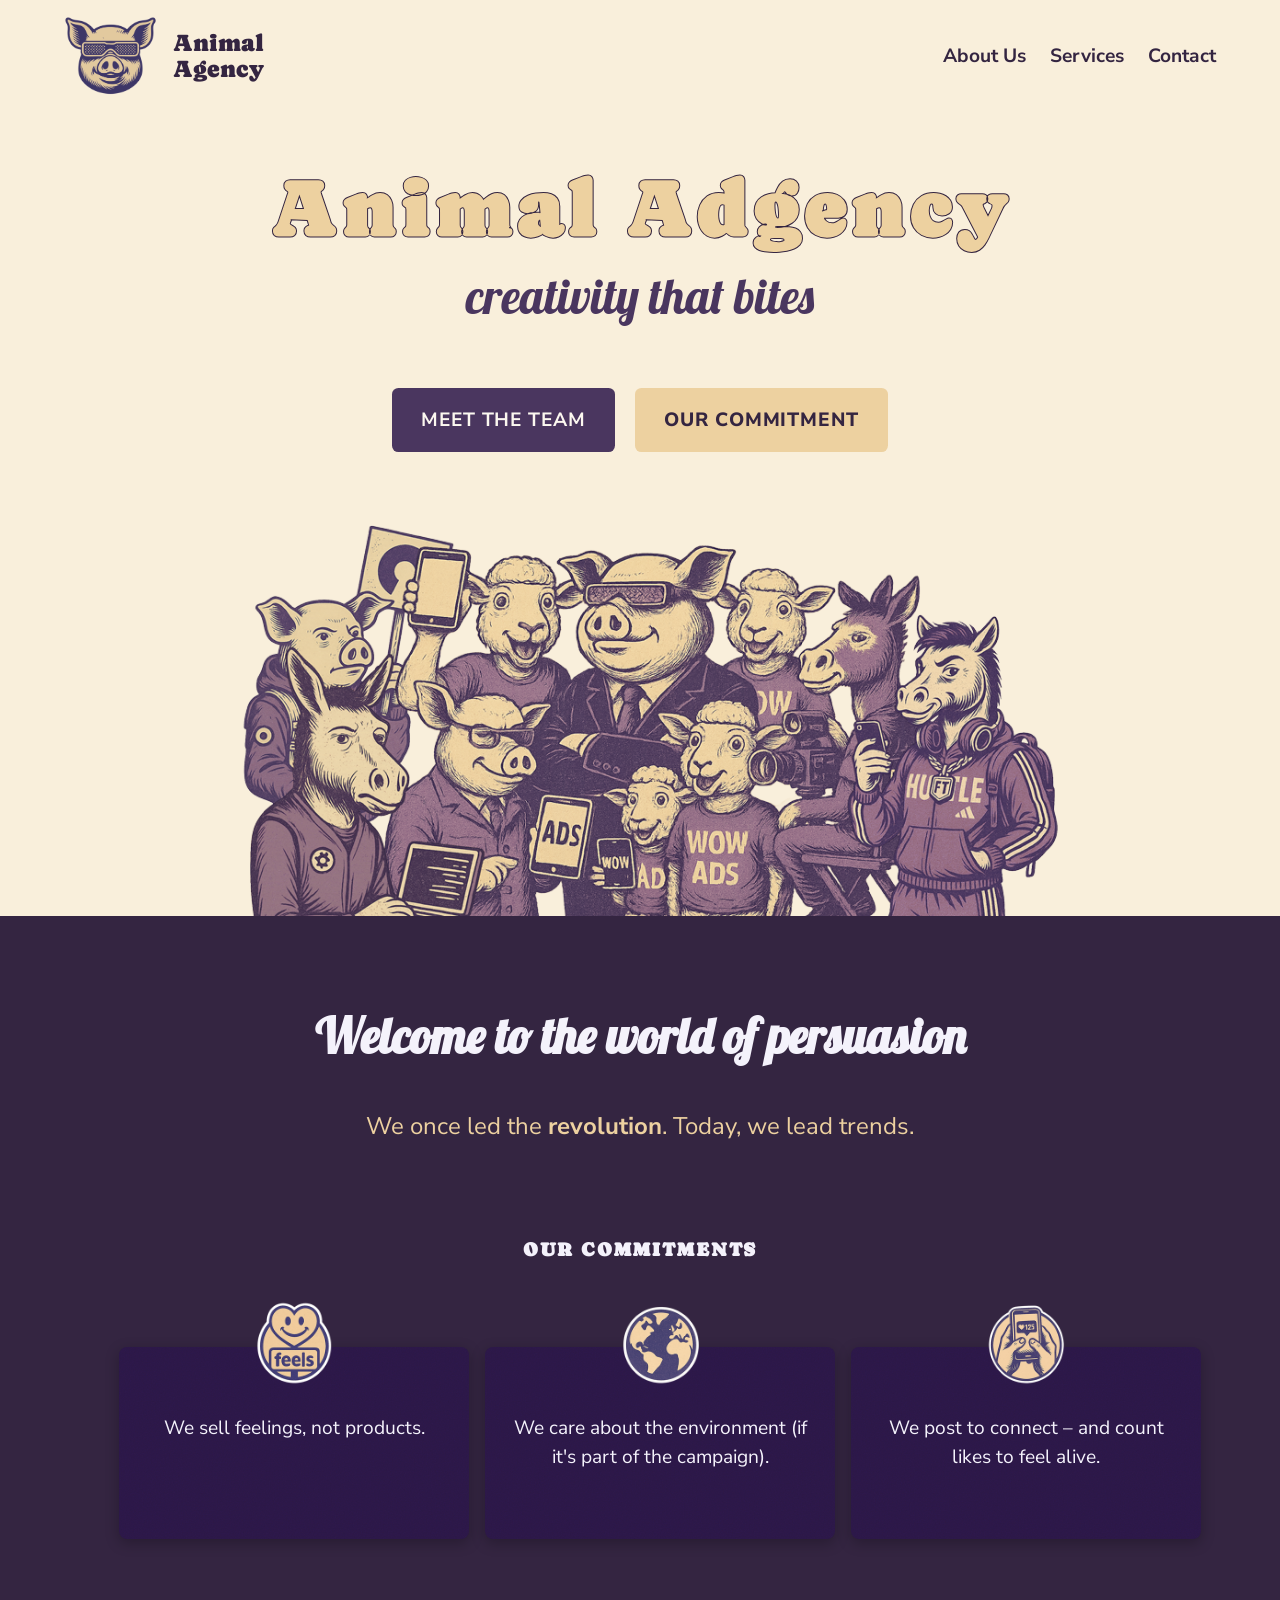
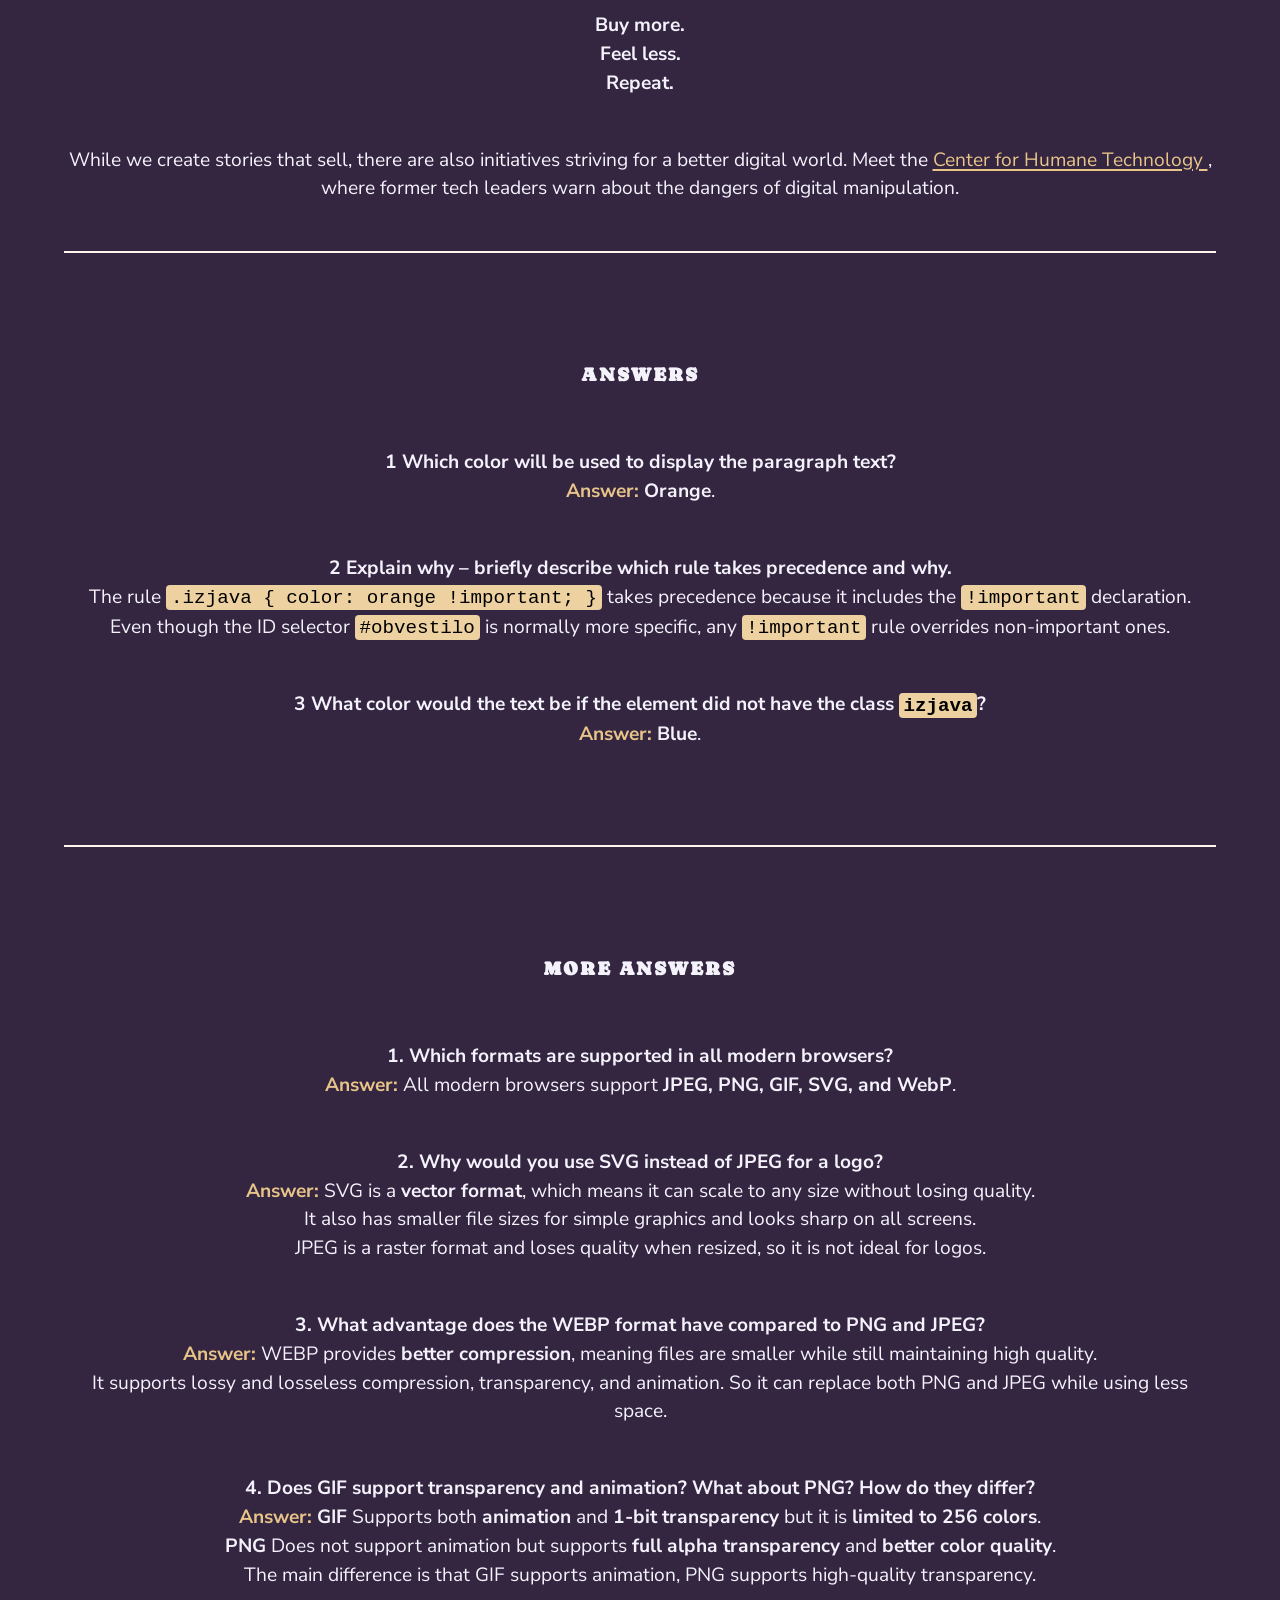
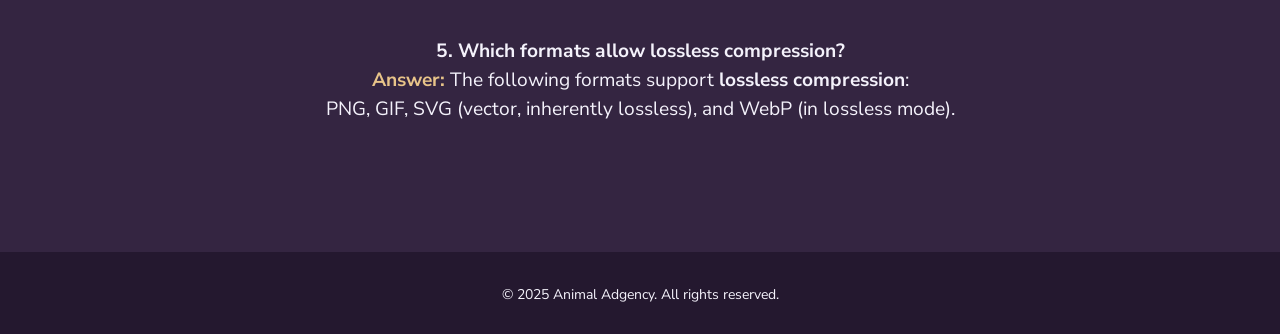
==== index.html @ f520f937 "ej29" ====
<!DOCTYPE html>
<html lang="en">

<head>
  <meta charset="UTF-8" />
  <meta name="viewport" content="width=device-width, initial-scale=1.0">
  <meta name="description"
    content="A satirical ad agency run by Orwell’s Animal Farm characters. Where revolution meets marketing and truth is just another campaign tool.">
  <meta name="keywords" content="advertising, creativity, agency, digital marketing">
  <meta name="author" content="Animal Adgency Team">
  <meta property="og:type" content="website">
  <meta property="og:title" content="Animal Adgency - Creativity that Bites">
  <meta property="og:url" content="https://animal-adgency.com/">
  <meta property="og:image"
    content="https://images.squarespace-cdn.com/content/v1/51763a50e4b083b631f0694e/297f7051-de79-4108-8571-b6e21ad104b8/Banner_OD.jpg">
  <meta property="og:description"
    content="A satirical ad agency run by Orwell’s Animal Farm characters. Where revolution meets marketing and truth is just another campaign tool.">

  <!-- Preconexión para optimizar carga de fuentes -->
  <link rel="preconnect" href="https://fonts.googleapis.com">
  <link rel="preconnect" href="https://fonts.gstatic.com" crossorigin>

  <!-- Google Fonts: Nunito Sans, Lobster, Caprasimo -->
  <link
    href="https://fonts.googleapis.com/css2?family=Caprasimo&family=Lobster&family=Nunito+Sans:wght@300;400;600;700&display=swap"
    rel="stylesheet">

  <!-- Main CSS -->
  <link rel="stylesheet" href="css/main.css">

  <!-- Favicons -->
  <link rel="shortcut icon" type="image/x-icon" href="icons/favicon.ico">
  <link rel="icon" type="image/png" sizes="16x16" href="icons/favicon-16x16.png">
  <link rel="icon" type="image/png" sizes="32x32" href="icons/favicon-32x32.png">
  <link rel="icon" type="image/png" sizes="96x96" href="icons/favicon-96x96.png">
  <link rel="icon" type="image/png" sizes="192x192" href="icons/favicon-192x192.png">
  <link rel="apple-touch-icon" sizes="57x57" href="icons/favicon-57x57.png">
  <link rel="apple-touch-icon" sizes="60x60" href="icons/favicon-60x60.png">
  <link rel="apple-touch-icon" sizes="72x72" href="icons/favicon-72x72.png">
  <link rel="apple-touch-icon" sizes="76x76" href="icons/favicon-76x76.png">
  <link rel="apple-touch-icon" sizes="114x114" href="icons/favicon-114x114.png">
  <link rel="apple-touch-icon" sizes="120x120" href="icons/favicon-120x120.png">
  <link rel="apple-touch-icon" sizes="144x144" href="icons/favicon-144x144.png">
  <link rel="apple-touch-icon" sizes="152x152" href="icons/favicon-152x152.png">
  <link rel="apple-touch-icon" sizes="180x180" href="icons/favicon-180x180.png">
  <link rel="icon" type="image/svg+xml" href="icons/favicon.svg">
  <meta name="msapplication-TileColor" content="#ffffff">
  <meta name="msapplication-TileImage" content="icons/favicon-144x144.png">
  <meta name="msapplication-config" content="icons/browserconfig.xml">

  <title>Animal Adgency - Creativity that Bites</title>
</head>

<body>
  <header class="site-header">
    <div class="container">
      <a href="#" class="logo">
        <img src="img/logo.png" alt="Animal Agency logo">
        <span>
          Animal<br>
          Agency
        </span>
      </a>

      <nav>
        <ul class="nav-list">
          <li><a href="#"><b>About Us</b></a></li>
          <li><a href="#"><b>Services</b></a></li>
          <li><a href="#"><b>Contact</b></a></li>
        </ul>
      </nav>
    </div>
  </header>

  <main>

    <section id="hero-section">
      <div class="container">
        <h1>Animal Adgency</h1>
        <p class="tagline">creativity that bites</p>

        <a href="#" class="btn">Meet the Team</a>
        <a href="#" class="btn btn--secondary">Our Commitment</a>
      </div>
    </section>

    <section id="features-section">
      <div class="container">
        <h2>Welcome to the world of persuasion</h2>

        <p class="subtitle"> We once led the <b>revolution</b>. Today, we lead trends.</p>

        <h3>Our Commitments</h3>

        <ul>
          <li>
            <img src="img/icon-feelings.png" alt="Emotions icon">
            <p>We sell feelings, not products.</p>
          </li>

          <li>
            <img src="img/icon-environment.png" alt="Environment icon">
            <p>We care about the environment (if it's part of the campaign).</p>
          </li>

          <li>
            <img src="img/icon-social-media.png" alt="Social media icon">
            <p>We post to connect – and count likes to feel alive.</p>
          </li>
        </ul>


        <p><strong>Buy more.</strong><br>
          <strong>Feel less.</strong><br>
          <strong>Repeat.</strong>
        </p>

        <p>
          While we create stories that sell, there are also initiatives striving for a better digital world.
          Meet the
          <a href="https://www.humanetech.com" target="_blank" rel="noopener noreferrer">
            Center for Humane Technology
          </a>,
          where former tech leaders warn about the dangers of digital manipulation.
        </p>

        <section class="answers">
          <h3>Answers</h3>

          <p><strong>1 Which color will be used to display the paragraph text?</strong><br>
            <em>Answer:</em> <strong>Orange</strong>.
          </p>

          <p><strong>2 Explain why – briefly describe which rule takes precedence and why.</strong><br>
            The rule <code>.izjava { color: orange !important; }</code> takes precedence because it includes
            the <code>!important</code> declaration. Even though the ID selector
            <code>#obvestilo</code> is normally more specific, any <code>!important</code> rule overrides
            non-important ones.
          </p>

          <p><strong>3 What color would the text be if the element did not have the class
              <code>izjava</code>?</strong><br>
            <em>Answer:</em> <strong>Blue</strong>.
          </p>
        </section>

        <section class="answers">
          <h3>More answers</h3>

          <p><strong>1. Which formats are supported in all modern browsers?</strong><br>
            <em>Answer:</em> All modern browsers support <strong>JPEG, PNG, GIF, SVG, and WebP</strong>.
          </p>

          <p><strong>2. Why would you use SVG instead of JPEG for a logo?</strong><br>
            <em>Answer:</em> SVG is a <strong>vector format</strong>, which means it can scale to any size without
            losing quality.
            <br>It also has smaller file sizes for simple graphics and looks sharp on all screens.
            <br>JPEG is a raster format and loses quality when resized, so it is not ideal for logos.
          </p>

          <p><strong>3. What advantage does the WEBP format have compared to PNG and JPEG?</strong><br>
            <em>Answer:</em> WEBP provides <strong>better compression</strong>, meaning files are smaller while still
            maintaining high quality.
            <br>It supports lossy and losseless compression, transparency, and animation. So it can replace both PNG and
            JPEG while using less space.
          </p>

          <p><strong>4. Does GIF support transparency and animation? What about PNG? How do they differ?</strong><br>
            <em>Answer:</em>
            <strong>GIF</strong> Supports both <strong>animation</strong> and <strong>1-bit transparency</strong> but
            it is <strong>limited to 256 colors</strong>. <br>
            <strong>PNG</strong> Does not support animation but supports <strong>full alpha transparency</strong> and
            <strong>better color quality</strong>. <br>
            The main difference is that GIF supports animation, PNG supports high-quality transparency.
          </p>

          <p><strong>5. Which formats allow lossless compression?</strong><br>
            <em>Answer:</em> The following formats support <strong>lossless compression</strong>:<br>
            PNG, GIF, SVG (vector, inherently lossless), and WebP (in lossless mode).<br>
          </p>
        </section>
      </div>
    </section>

  </main>
</body>

<footer class="site-footer">
  <div class="container">
    <p>© 2025 Animal Adgency. All rights reserved.</p>
  </div>
</footer>

</html>
---- css/main.css ----
/* Box model global */
*,
*::before,
*::after {
  box-sizing: border-box;
}

/* =======================
   COLOR PALETTE
======================= */
:root {
  --viola100: #f4f2fb;
  --viola200: #DBD3F2;
  --viola300: #8357AB;
  --viola400: #6A488B;
  --viola500: #4A365F;
  --viola600: #342541;
  --viola700: #24182f;


  --beige100: #FCF8F0;
  --beige200: #F9EFDB;
  --beige300: #EDD1A0;
  --beige400: #E8C489;

  --white: #FFFFFF;
  --black: #000000;

  /* =======================
     FONT VARIABLES
  ======================= */
  --primary-font: "Nunito Sans", sans-serif;
  --secondary-font: "Caprasimo", serif;
  --tertiary-font: "Lobster", cursive;

  /* =======================
     FONT SIZE VARIABLES (REM)
  ======================= */
  --fs-base: 1rem;
  /* 16px */
  --fs-xs: 0.75rem;
  /* 12px */
  --fs-sm: 0.875rem;
  /* 14px */
  --fs-md: 1.2rem;
  /* 22px (h3) */
  --fs-lg: 1.5rem;
  /* 24px */
  --fs-h2: 3rem;
  /* 48px */
  --fs-h1: 5rem;
  /* 64px */
  --fs-tagline: 1.35rem;
  /* 21.6px */
}

/* Base font scaling */
html {
  font-size: 16px;
}

/* =======================
   GENERAL STYLES
======================= */
body {
  background-color: var(--viola600);
  color: var(--viola100);
  font-family: var(--primary-font);
  margin: 0;
  padding: 0;
  text-align: center;
}

.container {
  width: 90%;
  max-width: 1500px;
  margin-left: auto;
  margin-right: auto;
}

/* =======================
   TYPOGRAPHY
======================= */

/* H1 */
h1 {
  font-family: var(--secondary-font);
  font-size: var(--fs-h1);
  letter-spacing: 0.0625em;
  line-height: 1;
  margin: 2em 0 1em;
}


/* H2 */
h2 {
  font-family: var(--tertiary-font);
  font-size: var(--fs-h2);
  line-height: 1;
  margin: 2em 0 1em;
}


/* H3 */
h3 {
  font-family: var(--secondary-font);
  font-size: var(--fs-md);
  letter-spacing: 0.1em;
  line-height: 1;
  text-transform: uppercase;
  margin: 2em 0 1em;
}


/* P */
p {
  font-size: var(--fs-md);
  line-height: 1.5;
}

/* Emphasis */
em {
  font-style: normal;
  font-weight: bold;
  color: var(--beige400);
}

/* Subtitle */
.subtitle {
  font-size: var(--fs-lg);
  color: var(--beige300);
}

/* =======================
   LINKS
======================= */
a {
  color: var(--beige400);
  text-decoration-line: underline;
  text-decoration-style: solid;
  text-decoration-thickness: 0.09em;
  text-underline-offset: 0.18em;
  text-decoration-skip-ink: auto;
}

/* Tagline */
.tagline {
  font-size: var(--fs-tagline);
  color: var(--beige300);
}

/* Code Block */
code {
  background-color: var(--beige300);
  color: var(--black);
  padding: 0.1rem 0.3rem;
  border-radius: 4px;
}

/* Section for answers */
.answers {
  margin-top: 2rem;
  padding: 1rem;
  border-top: 2px solid var(--beige100);
}

/* =======================
   HERO SECTION
======================= */

#hero-section {
  background-image: url('../img/hero-image.png');
  background-repeat: no-repeat;
  background-position: bottom center;
  background-size: auto 50%;
  background-color: var(--beige200);
  padding-top: 4rem;
  padding-bottom: 20rem;
  min-height: calc(100vh - 6rem);
}

#hero-section p:last-of-type {
  max-width: 65ch;
  margin-left: auto;
  margin-right: auto;
}

/* Heading inside hero section */
#hero-section h1 {
  color: var(--beige300);
  -webkit-text-stroke: 1px var(--viola600);
  line-height: 0.85;
  margin: 0;
}

/* Paragraph inside hero section */
#hero-section p {
  font-size: var(--fs-h2);
  font-family: var(--tertiary-font);
  color: var(--viola500);
  margin-top: 1rem;
}

.btn {
  display: inline-block;
  padding: 1em 1.5em;
  background-color: var(--viola500);
  color: var(--beige100);
  font-size: var(--fs-md);
  font-weight: 700;
  text-transform: uppercase;
  letter-spacing: 0.05em;
  text-decoration: none;
  border-radius: 0.4rem;
  margin: 0.5rem 0.5rem;
}

.btn--secondary {
  background-color: var(--beige300);
  color: var(--viola600);
  font-weight: 800;
}


/* =======================
   FEATURES SECTION
======================= */

#features-section {
  padding: 0;
  text-align: center;
  justify-content: center;
}

#features-section ul {
  display: flex;
  flex-wrap: wrap;
  gap: 1rem;
  justify-content: center;
  list-style: none;
}

#features-section li {
  position: relative;
  overflow: visible;
  margin: 1.5rem 0;
  background-color: var(--viola500);
  text-align: center;
  font-size: var(--fs-lg);
  border-radius: 8px;
  flex: 1 1 200px;
  max-width: 350px;

  padding: 1.2rem;
  border-radius: 8px;
  background-color: var(--viola500);

  background-image:

    url("data:image/svg+xml;utf8,<svg viewBox='0 0 300 300' xmlns='http://www.w3.org/2000/svg'><filter id='n'><feTurbulence type='fractalNoise' baseFrequency='0.9' numOctaves='4' stitchTiles='stitch'/></filter><rect width='100%' height='100%' filter='url(%23n)' opacity='0.12'/></svg>"),
    linear-gradient(var(--viola500), var(--viola500));

  background-size: cover;
  background-blend-mode: overlay;
  box-shadow: 0 4px 14px rgba(0, 0, 0, 0.25);
  text-align: center;

}

#features-section li img {
  position: absolute;
  top: -3rem;
  left: 50%;
  transform: translateX(-50%);

  width: 25%;
  max-width: 150px;
  height: auto;
}


#features-section h3 {
  margin: 6rem 0 4rem;
  text-align: center;
}

#features-section p {
  margin: 3rem 0;
}

/* =======================
   TEXT SELECTION
======================= */
*::selection {
  background-color: var(--viola500);
  color: var(--white);
}

a:hover {
  text-decoration-color: var(--white);
}

.btn:hover {
  background-color: var(--viola400);
}

.btn--secondary:hover {
  background-color: var(--beige400);
}

#features-section li:hover {
  background-color: var(--viola400);
}

/* =======================
   HEADER
======================= */
.site-header {
  background-color: var(--beige200);
  padding: 1rem 0;
}

.site-header .container {
  display: flex;
  align-items: center;
  gap: 2rem;
  justify-content: space-between;
}

@media (max-width: 768px) {
  .site-header .container {
    flex-direction: column;
    align-items: center;
  }
}

.logo {
  display: flex;
  align-items: center;
  gap: 1rem;
  color: var(--viola600);
  text-decoration: none;
  font-family: var(--secondary-font);
  font-size: var(--fs-lg);
}

.logo img {
  height: 5rem;
  width: auto;
}

.logo span {
  line-height: 1.1;
}

.nav-list {
  list-style: none;
  display: flex;
  gap: 1.5rem;
  margin: 0;
  padding: 0;
  font-size: var(--fs-md);
}

.nav-list a {
  text-decoration: none;
  color: var(--viola600);
  font-weight: 600;
}

.nav-list a:hover {
  color: var(--viola300);
}

/* =======================
   FOOTER
======================= */

.site-footer {
  background-color: var(--viola700);
  padding: 2rem 0;
  margin-top: 4rem;
}

.site-footer p {
  margin: 0;
  text-align: center;
  font-size: var(--fs-sm);
  color: var(--viola100);
}
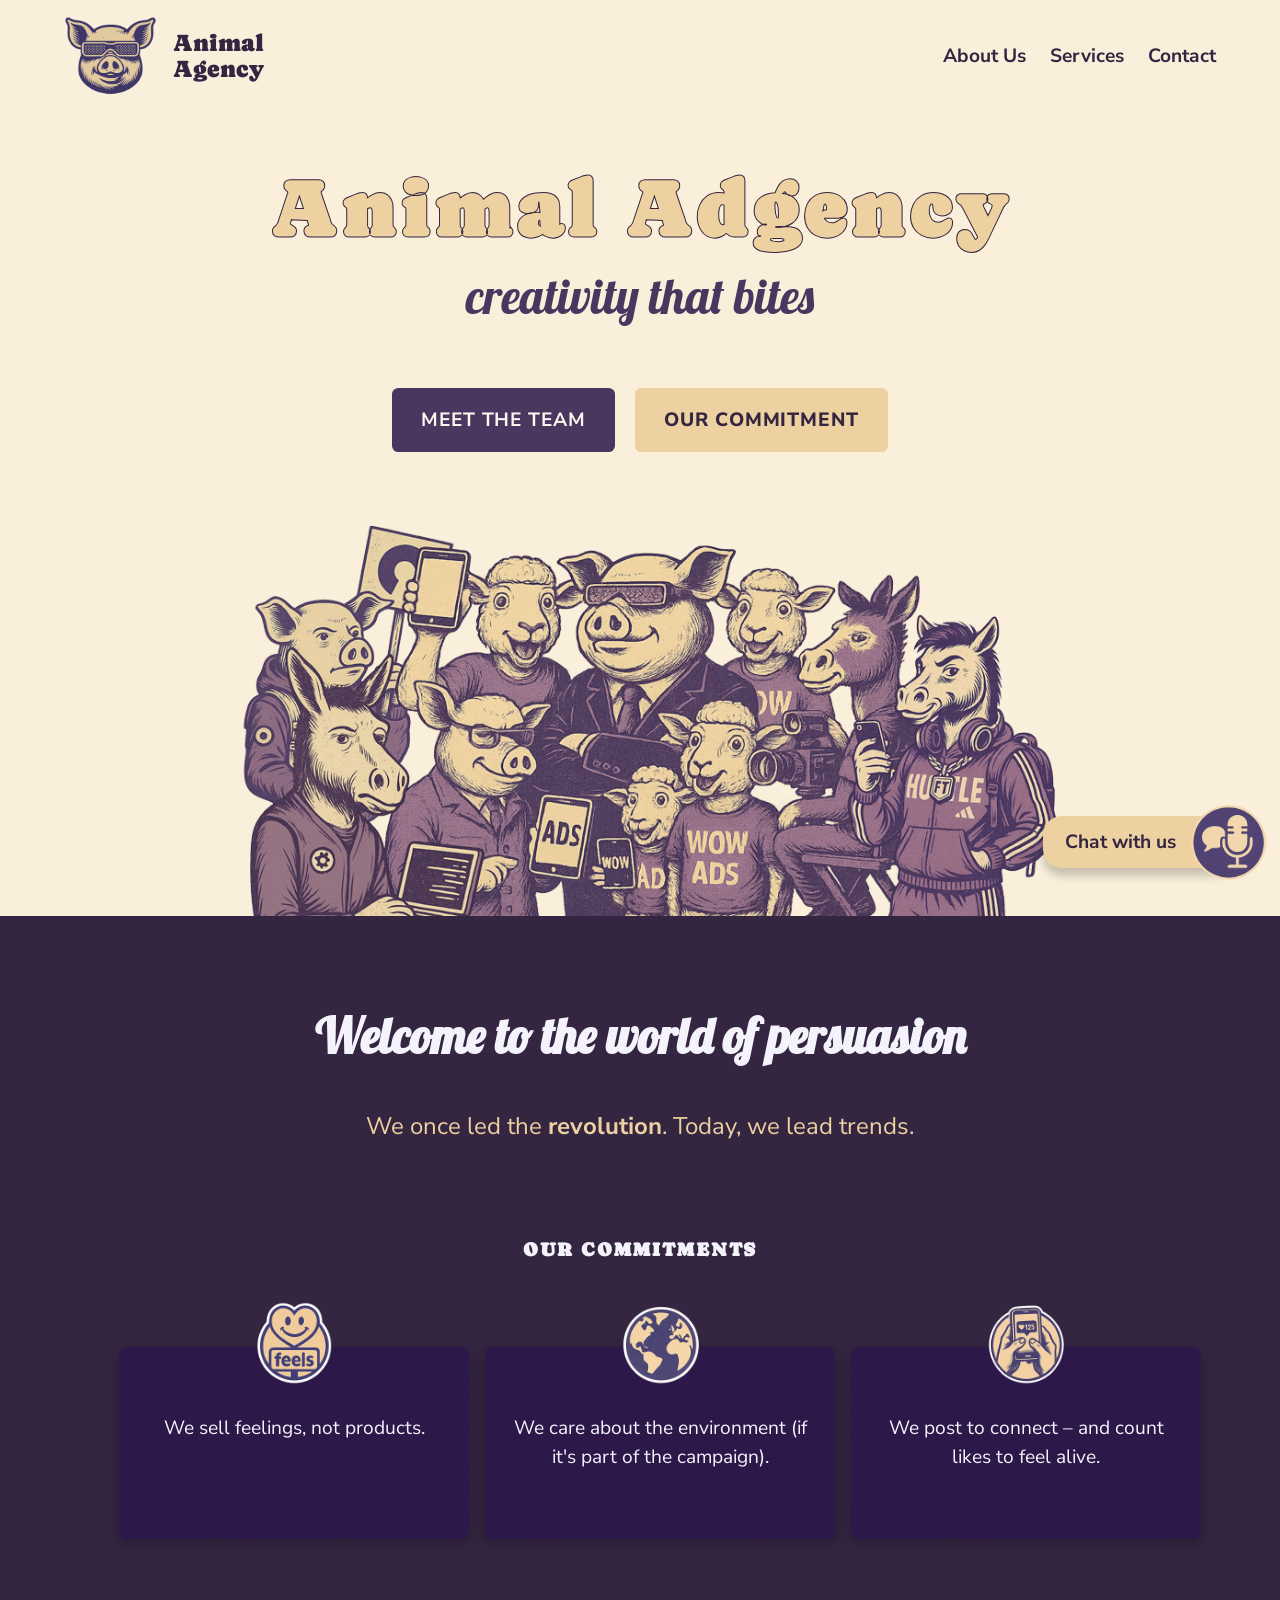
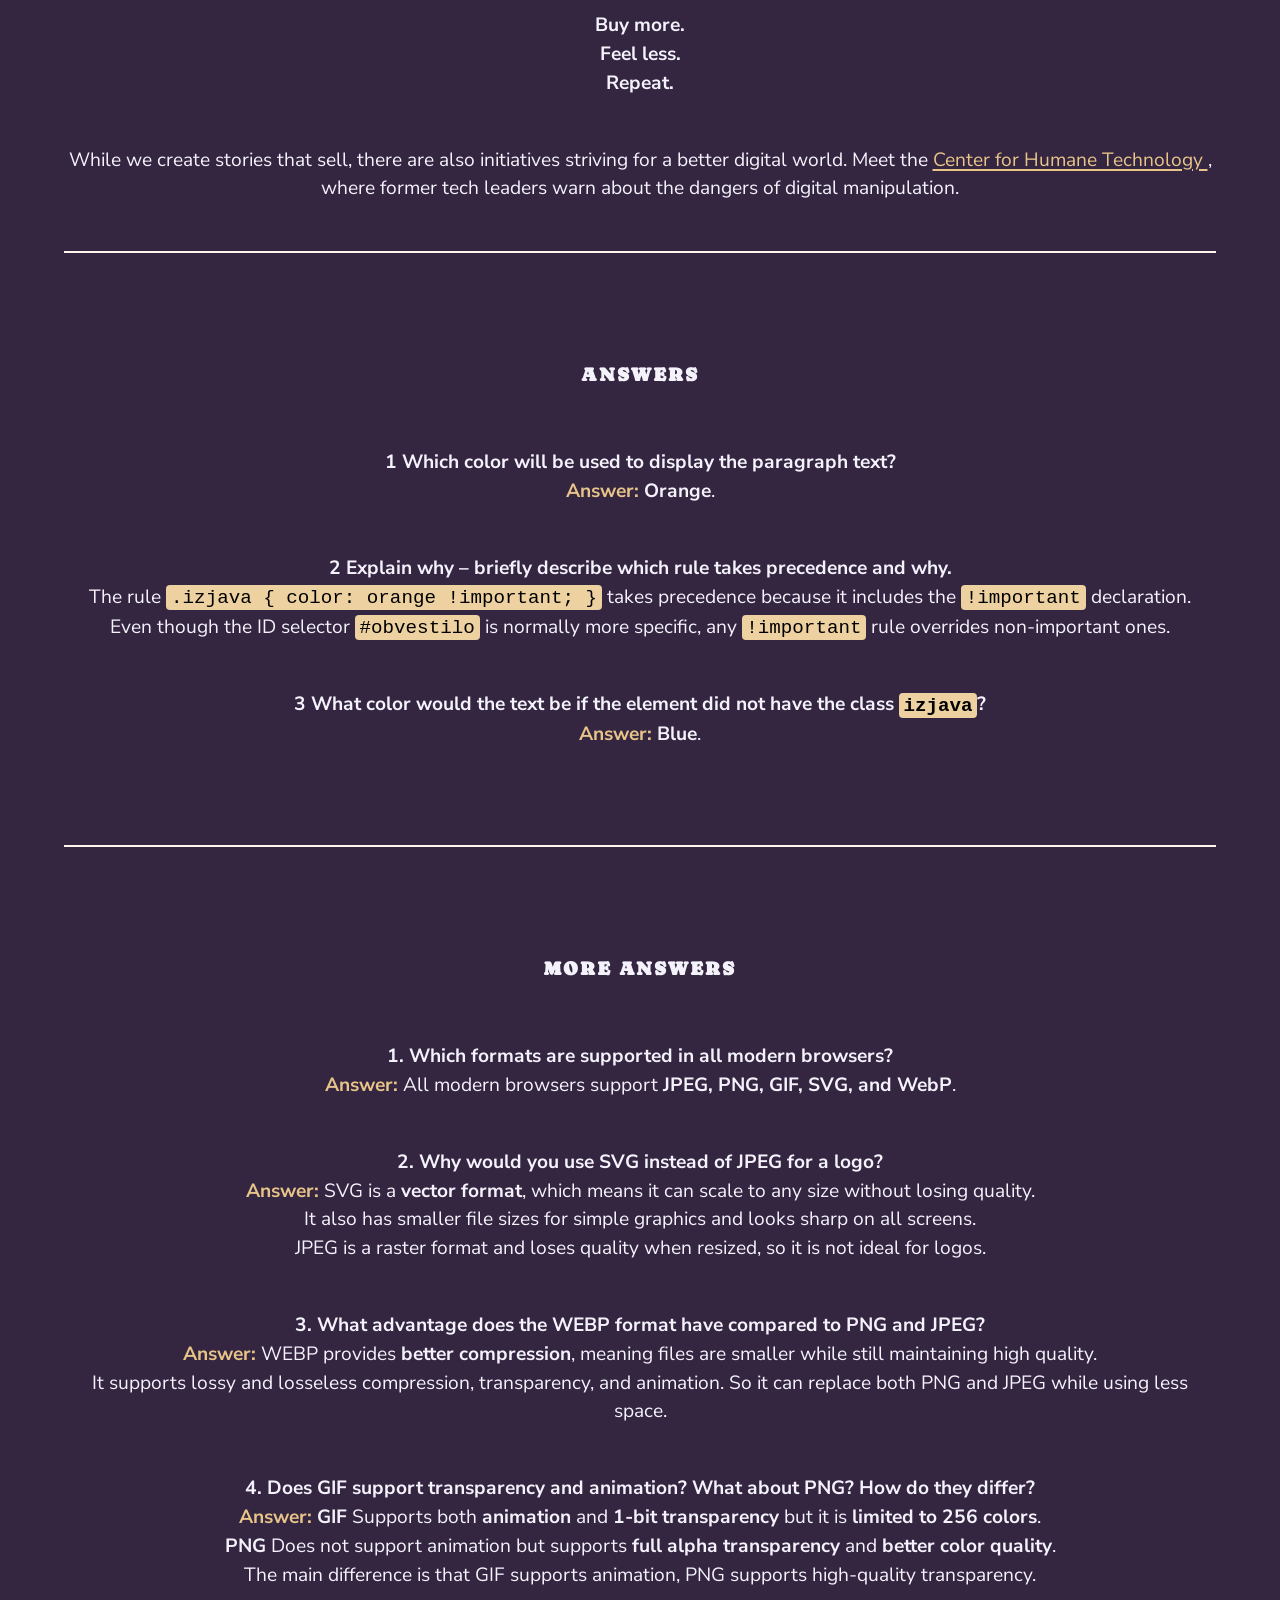
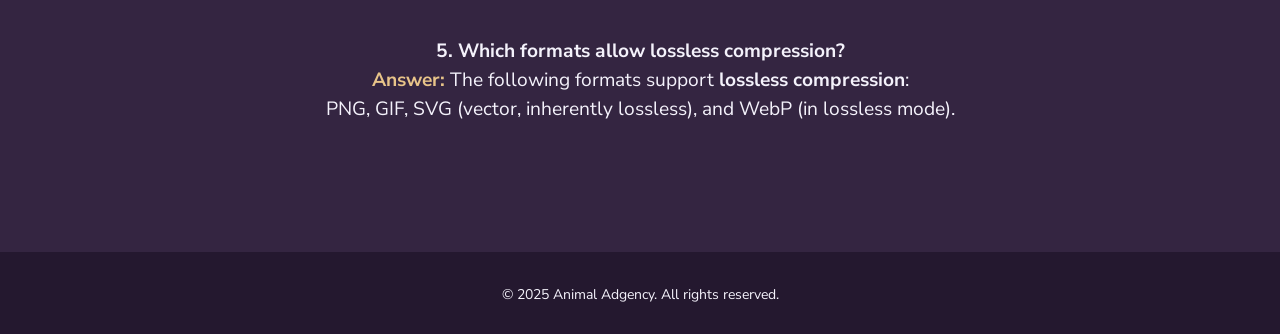
==== commit 2730bdcf: "ej30" ====
--- a/index.html
+++ b/index.html
@@ -181,6 +181,8 @@
         </section>
       </div>
     </section>
+    
+    <a href="#" class="chat-btn">Chat with us</a>
 
   </main>
 </body>
--- a/css/main.css
+++ b/css/main.css
@@ -372,6 +372,53 @@
   color: var(--viola300);
 }
 
+
+/* =======================
+   CHAT BUTTON
+======================= */
+
+.chat-btn {
+  position: fixed;
+  bottom: 2rem;
+  right: 3rem;
+
+  position: fixed;
+  display: inline-block;
+
+  padding: 0.8rem 1.4rem;
+  padding-right: 3.5rem; 
+
+  background-color: var(--beige300);
+  color: var(--viola600);
+
+  font-size: var(--fs-md);
+  font-weight: 700;
+  text-decoration: none;
+
+  border-radius: 1em;
+  box-shadow: 0 8px 10px rgba(0, 0, 0, 0.2);
+
+  z-index: 1000;
+}
+
+.chat-btn::after {
+  content: "";
+  position: absolute;
+
+  top: 50%;
+  right: -2.2rem;
+  transform: translateY(-50%);
+
+  width: 4em;
+  height: 4em;
+
+  background-image: url("../img/icon-chat.png");
+  background-repeat: no-repeat;
+  background-position: center;
+  background-size: contain;
+}
+
+
 /* =======================
    FOOTER
 ======================= */
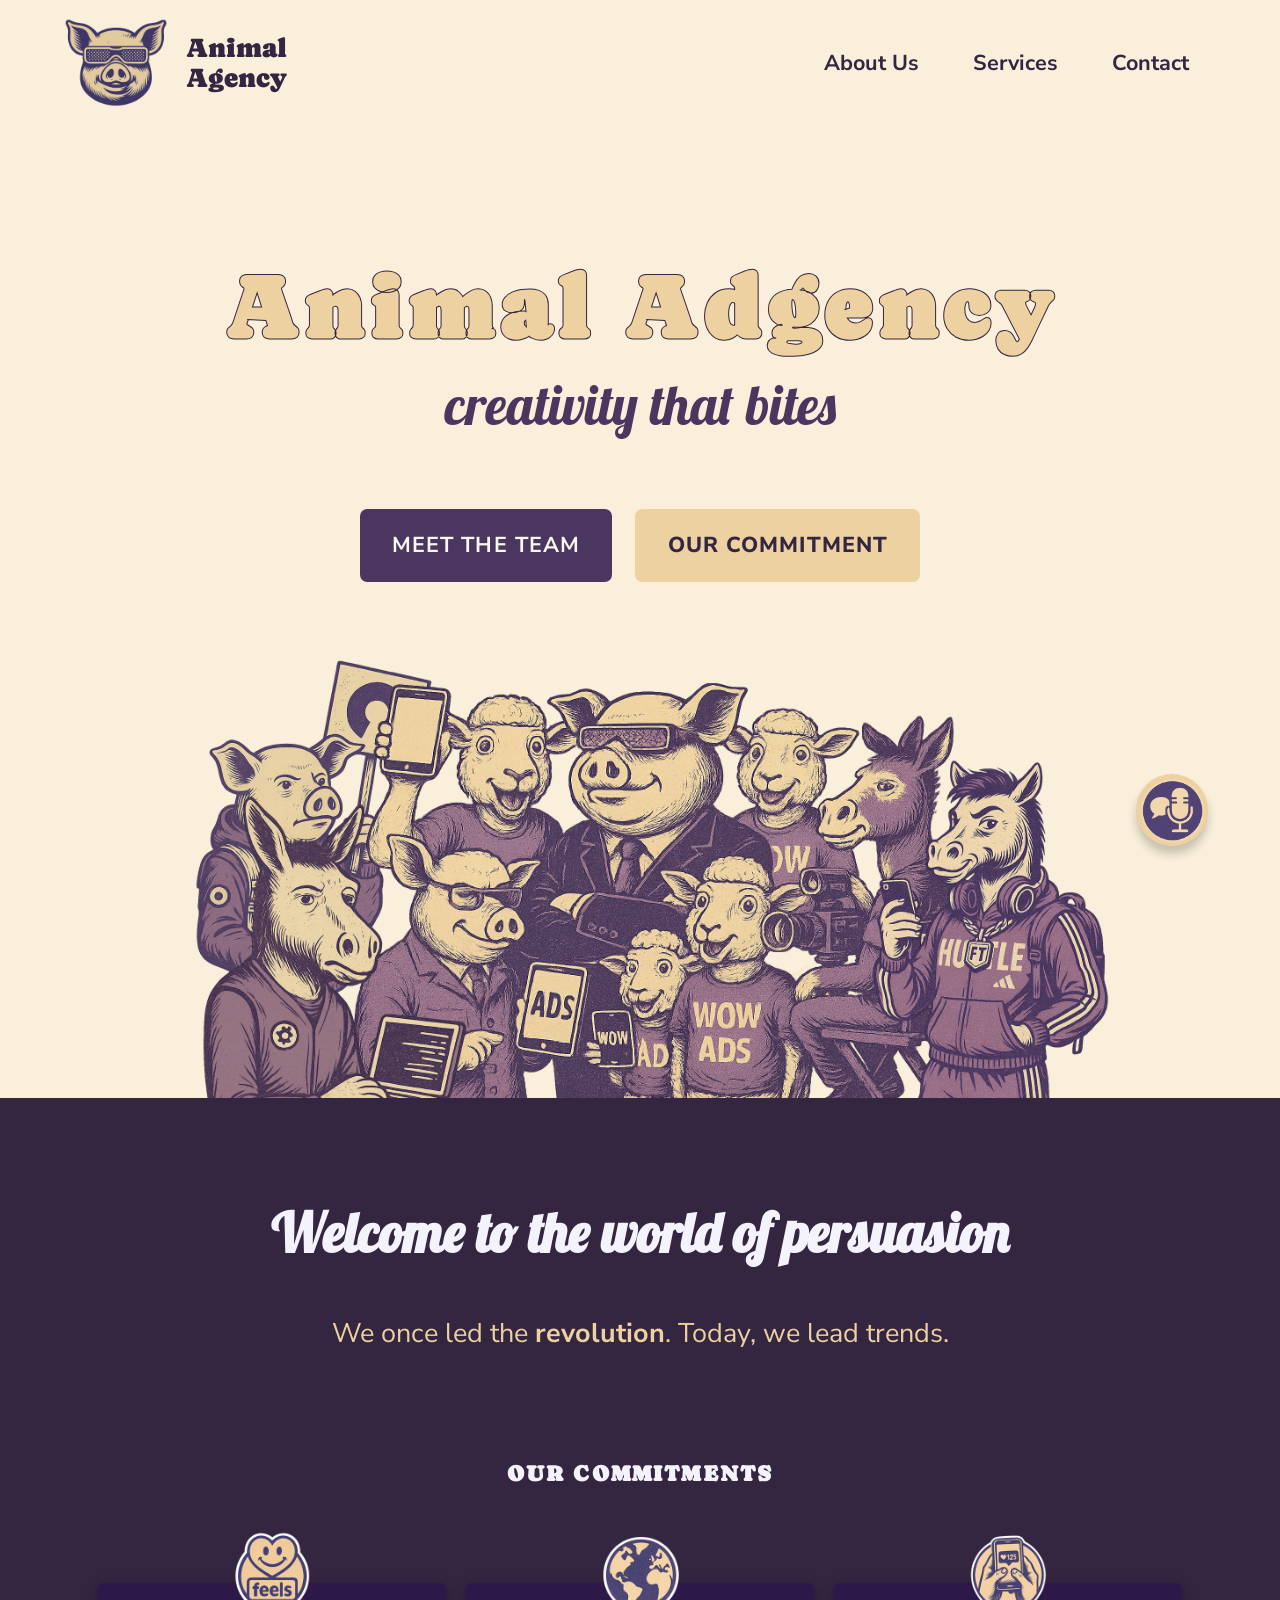
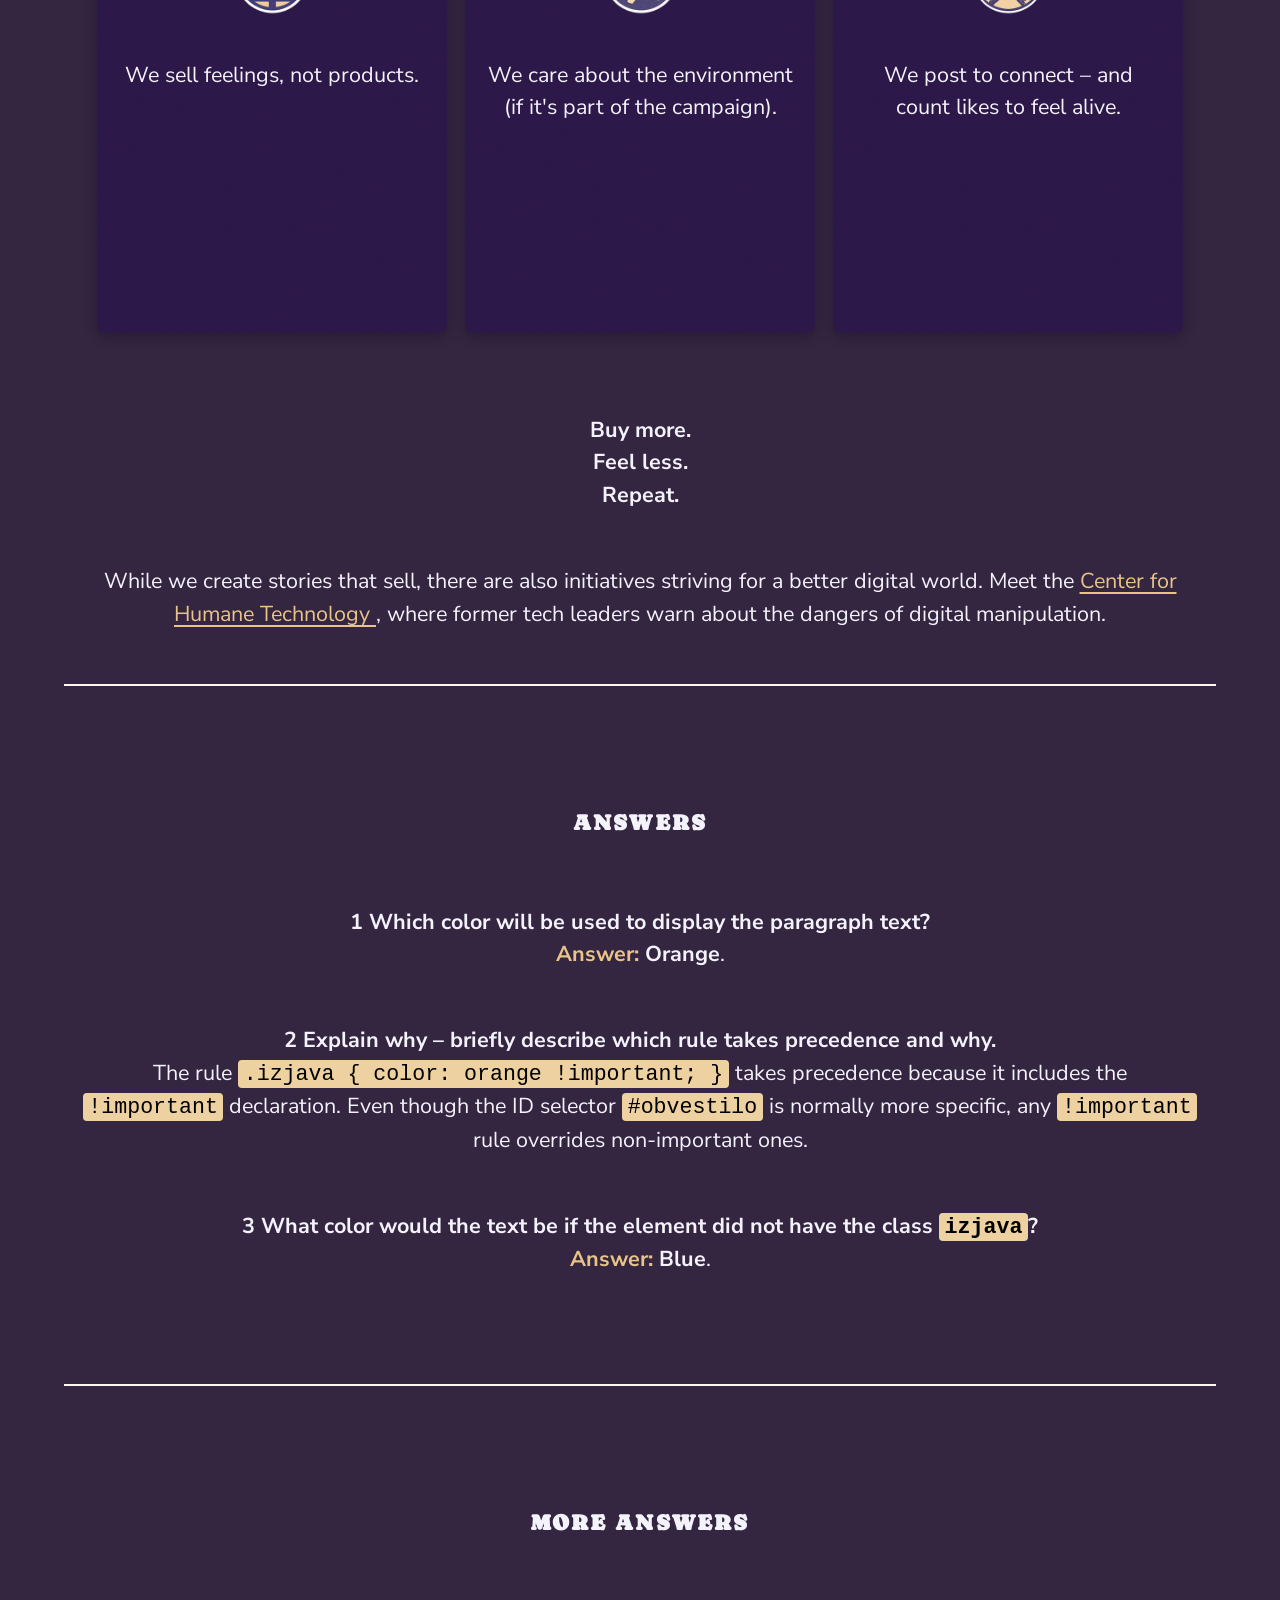
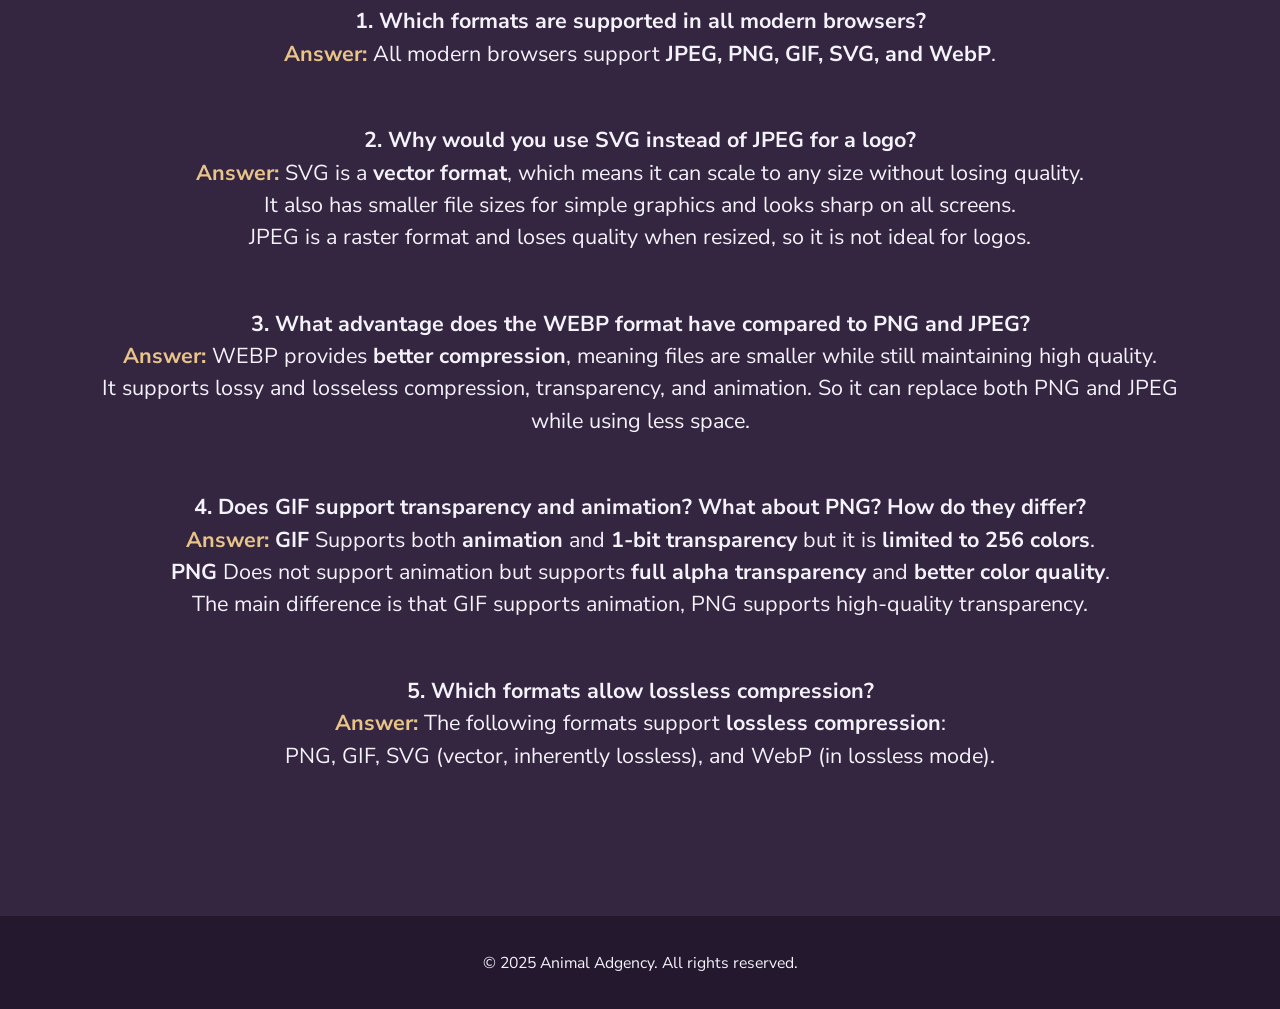
==== commit 72841643: "ej37" ====
--- a/index.html
+++ b/index.html
@@ -181,8 +181,8 @@
         </section>
       </div>
     </section>
-    
-    <a href="#" class="chat-btn">Chat with us</a>
+
+    <a href="#" class="chat-btn"><span>Chat with us</span></a>
 
   </main>
 </body>
--- a/css/main.css
+++ b/css/main.css
@@ -37,21 +37,13 @@
      FONT SIZE VARIABLES (REM)
   ======================= */
   --fs-base: 1rem;
-  /* 16px */
   --fs-xs: 0.75rem;
-  /* 12px */
   --fs-sm: 0.875rem;
-  /* 14px */
   --fs-md: 1.2rem;
-  /* 22px (h3) */
   --fs-lg: 1.5rem;
-  /* 24px */
   --fs-h2: 3rem;
-  /* 48px */
   --fs-h1: 5rem;
-  /* 64px */
   --fs-tagline: 1.35rem;
-  /* 21.6px */
 }
 
 /* Base font scaling */
@@ -221,6 +213,14 @@
   font-weight: 800;
 }
 
+a {
+  transition: all 0.3s ease-in-out;
+}
+
+.btn {
+  transition: all 0.4s ease-in-out;
+}
+
 
 /* =======================
    FEATURES SECTION
@@ -238,6 +238,8 @@
   gap: 1rem;
   justify-content: center;
   list-style: none;
+  margin: 0 auto;
+  padding: 0;
 }
 
 #features-section li {
@@ -248,7 +250,7 @@
   text-align: center;
   font-size: var(--fs-lg);
   border-radius: 8px;
-  flex: 1 1 200px;
+  flex: 0 0 100%;
   max-width: 350px;
 
   padding: 1.2rem;
@@ -265,6 +267,10 @@
   box-shadow: 0 4px 14px rgba(0, 0, 0, 0.25);
   text-align: center;
 
+}
+
+#features-section li:hover img {
+  transform: translateX(-50%) rotate(360deg) scale(1.2);
 }
 
 #features-section li img {
@@ -272,13 +278,13 @@
   top: -3rem;
   left: 50%;
   transform: translateX(-50%);
+  transition: transform 0.6s ease-in-out;
 
   width: 25%;
   max-width: 150px;
   height: auto;
 }
 
-
 #features-section h3 {
   margin: 6rem 0 4rem;
   text-align: center;
@@ -286,6 +292,10 @@
 
 #features-section p {
   margin: 3rem 0;
+}
+
+#features-section ul li {
+  transition: background-color 0.5s ease-in-out;
 }
 
 /* =======================
@@ -379,43 +389,53 @@
 
 .chat-btn {
   position: fixed;
-  bottom: 2rem;
-  right: 3rem;
-
-  position: fixed;
-  display: inline-block;
-
-  padding: 0.8rem 1.4rem;
-  padding-right: 3.5rem; 
-
-  background-color: var(--beige300);
-  color: var(--viola600);
-
-  font-size: var(--fs-md);
-  font-weight: 700;
+  bottom: 3rem;
+  right: 4rem;
+  z-index: 1000;
+  display: flex;
+  align-items: center;
   text-decoration: none;
-
-  border-radius: 1em;
-  box-shadow: 0 8px 10px rgba(0, 0, 0, 0.2);
-
-  z-index: 1000;
+  background: transparent;
 }
 
 .chat-btn::after {
   content: "";
-  position: absolute;
-
-  top: 50%;
-  right: -2.2rem;
-  transform: translateY(-50%);
-
-  width: 4em;
-  height: 4em;
-
+  order: 2;
+  width: 4rem;
+  height: 4rem;
+  background-color: var(--beige300);
   background-image: url("../img/icon-chat.png");
   background-repeat: no-repeat;
   background-position: center;
-  background-size: contain;
+  background-size: 90%;
+  border-radius: 50%;
+  box-shadow: 0 8px 10px rgba(0, 0, 0, 0.2);
+  z-index: 2;
+}
+
+.chat-btn span {
+  order: 1;
+  background-color: var(--beige300);
+  color: var(--viola600);
+  font-weight: 700;
+  height: 3.5rem;
+  display: flex;
+  align-items: center;
+  padding: 0 2.5rem 0 1.5rem;
+  border-radius: 2rem 0 0 2rem;
+ 
+  margin-right: -3.5rem;
+  opacity: 0;
+  transform: translateX(20px);
+  transition: all 0.5s cubic-bezier(0.4, 0, 0.2, 1);
+  z-index: 1;
+  white-space: nowrap;
+}
+
+.chat-btn:hover span {
+  opacity: 1;
+  transform: translateX(0);
+  margin-right: -1.5rem;
 }
 
 
@@ -434,4 +454,79 @@
   text-align: center;
   font-size: var(--fs-sm);
   color: var(--viola100);
+}
+
+
+/* =======================
+   MEDIA QUERIES
+======================= */
+
+@media (min-width: 1280px) {
+  html {
+    font-size: 18px;
+  }
+}
+
+@media (min-width: 1920px) {
+  html {
+    font-size: 21px;
+  }
+}
+
+@media (min-width: 480px) {
+  #features-section li {
+    flex-basis: calc((100% - 1rem) / 2);
+  }
+}
+
+@media (min-width: 1024px) {
+  #features-section li {
+    flex-basis: calc((100% - 2rem) / 3);
+    aspect-ratio: 1 / 1;
+  }
+  
+  .site-header .container {
+    display: flex;
+    justify-content: space-between;
+    align-items: center;
+  }
+
+  .nav-list {
+    gap: 0;
+  }
+
+  .nav-list a {
+    padding: 0.5rem 1.5rem;
+    display: inline-block;
+  }
+}
+
+@media (min-width: 595px) {
+  #hero-section {
+    min-height: 100vh;
+  }
+}
+
+@media (min-width: 769px) {
+  #hero-section h1 {
+    font-size: 5rem;
+  }
+
+  .site-header {
+    padding-bottom: 10vh;
+  }
+}
+
+@media (min-width: 1025px) {
+  #hero-section {
+    background-image: url('../img/hero-image-large.png');
+  }
+
+  #hero-section h1 {
+    font-size: 5rem;
+  }
+
+  #hero-section p {
+    font-size: 3rem;
+  }
 }
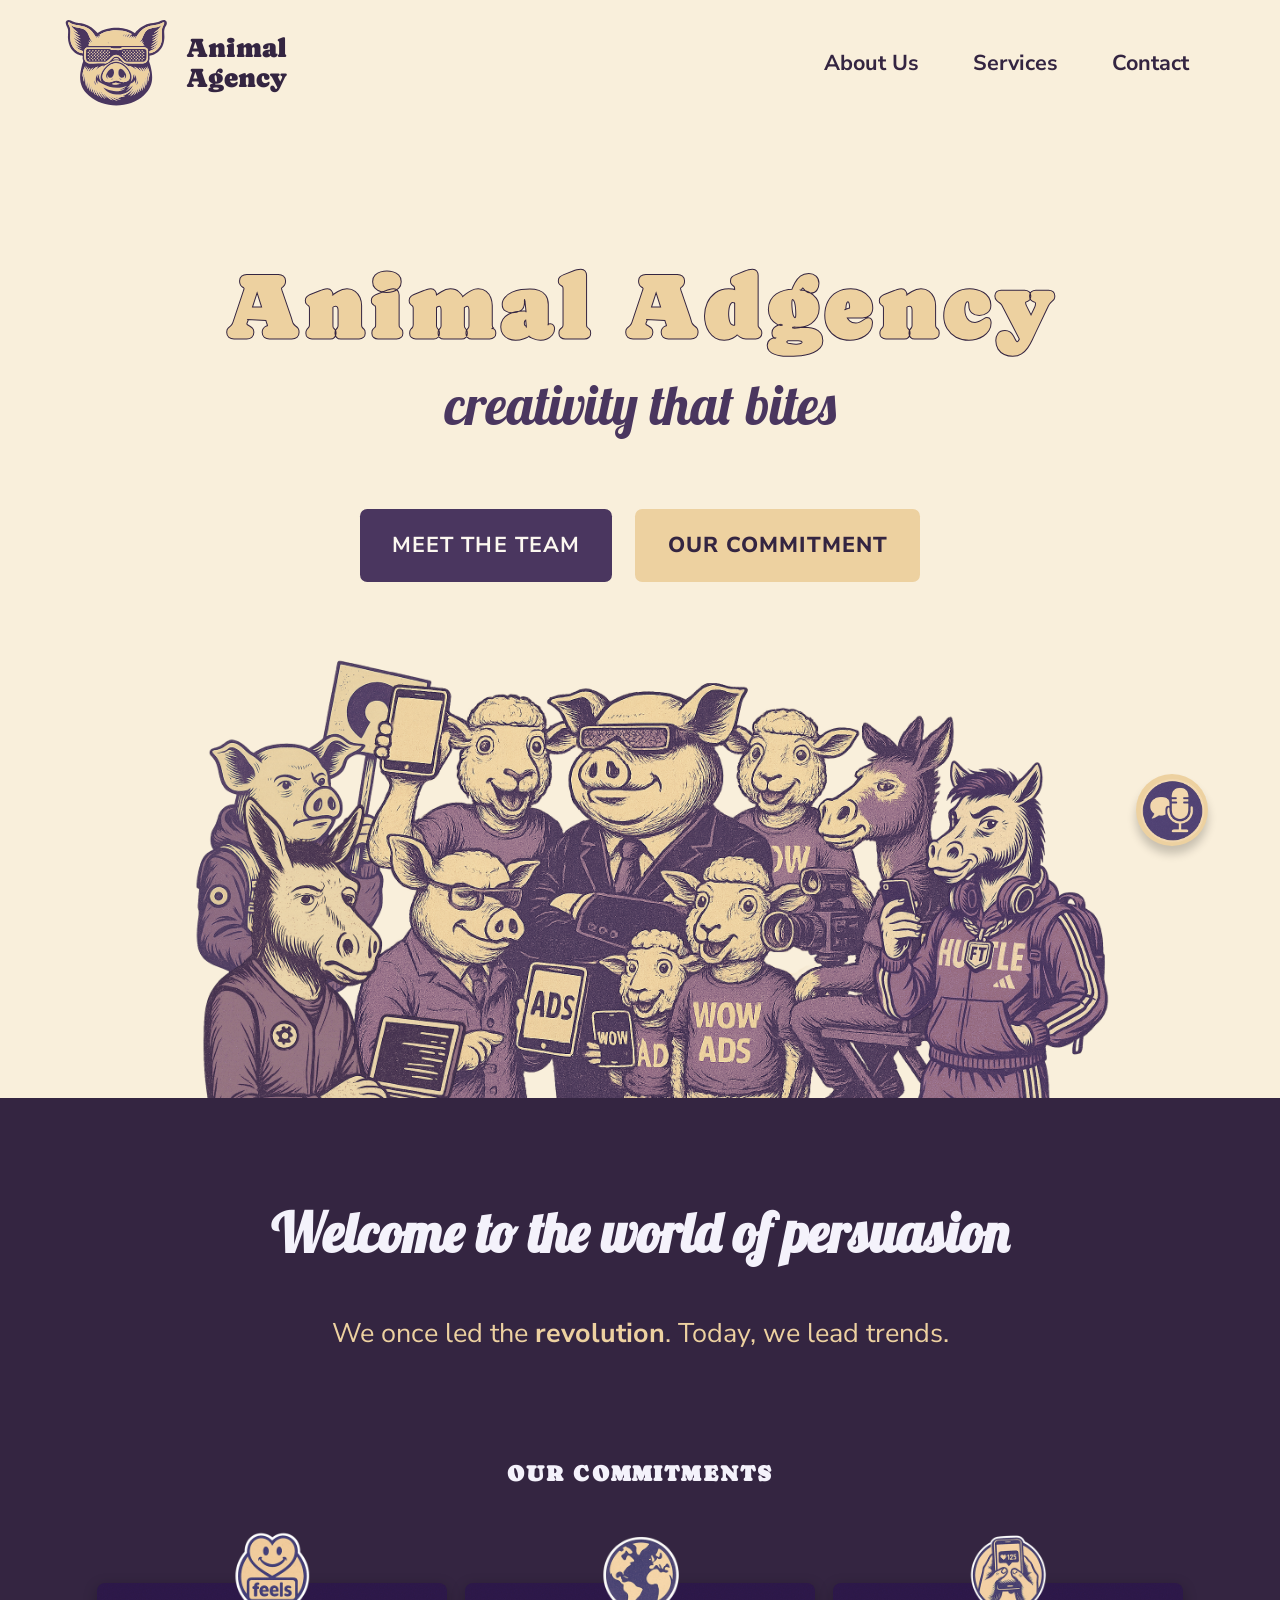
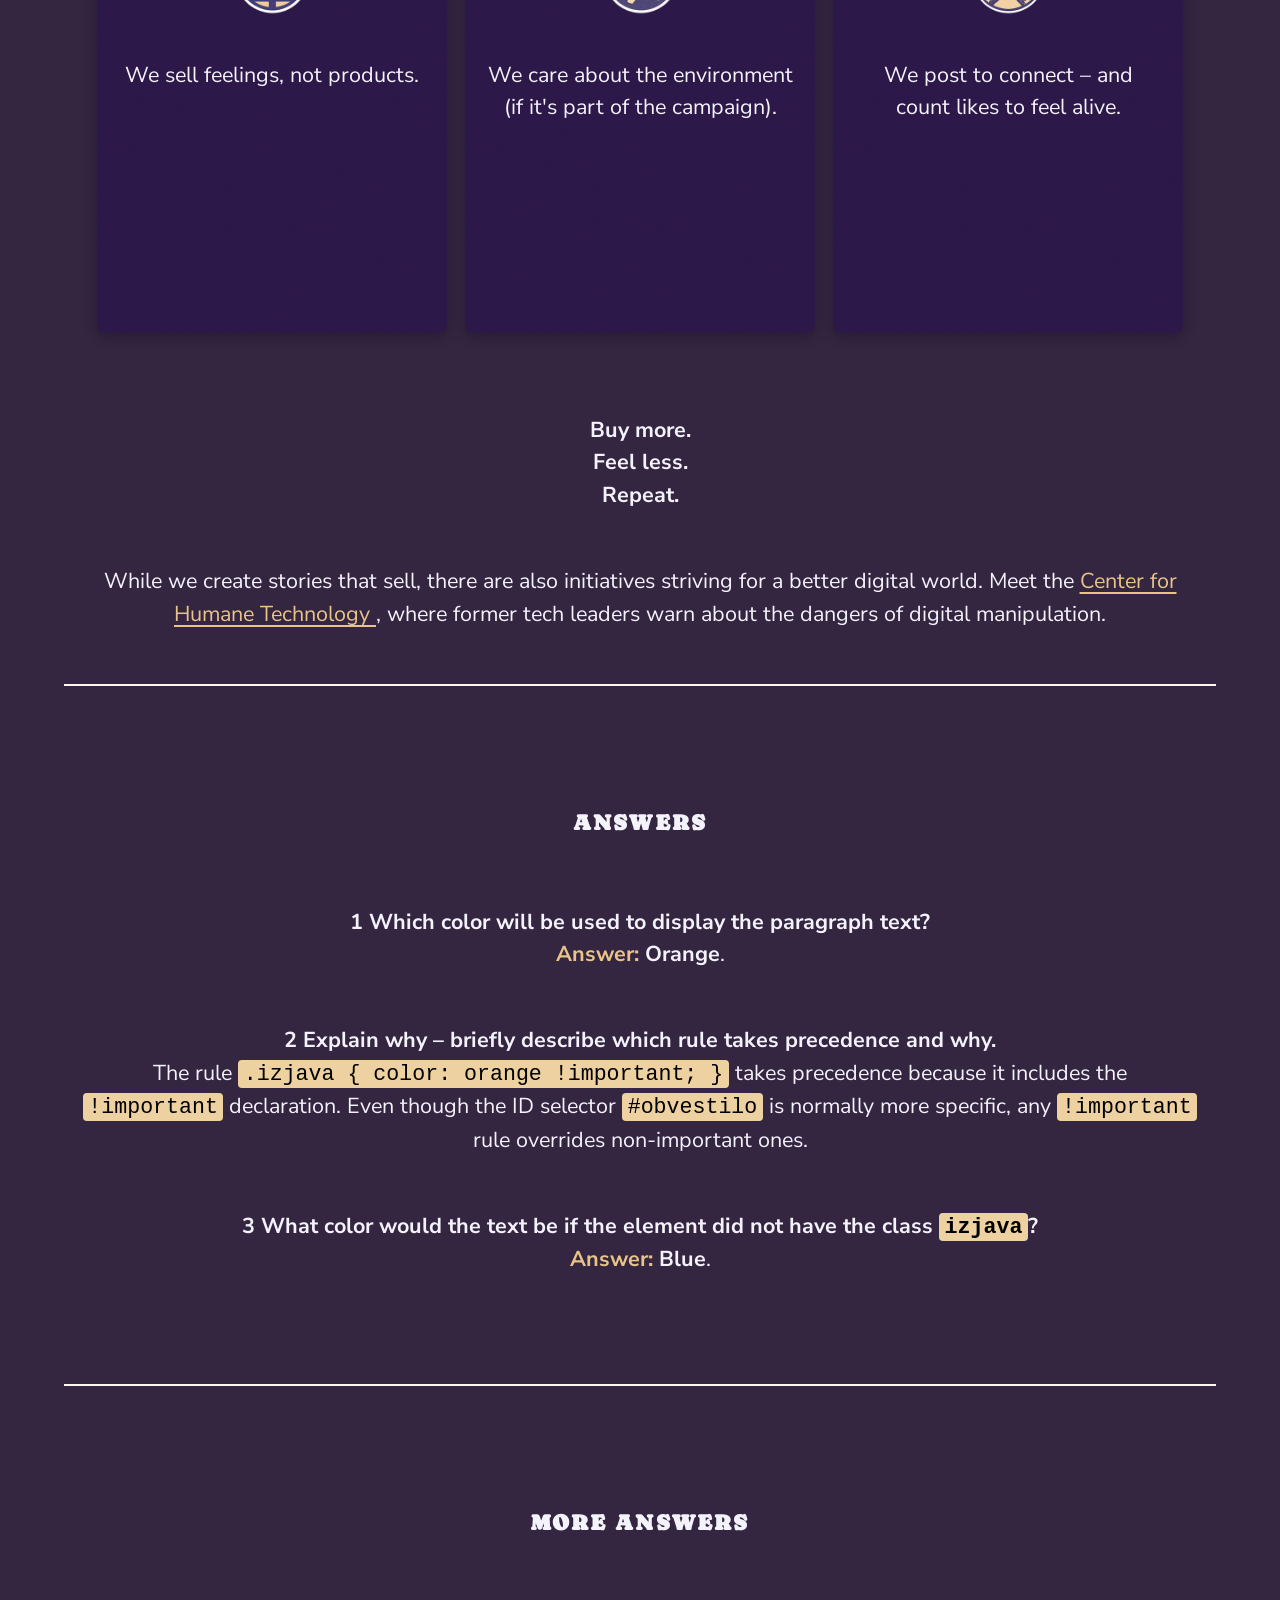
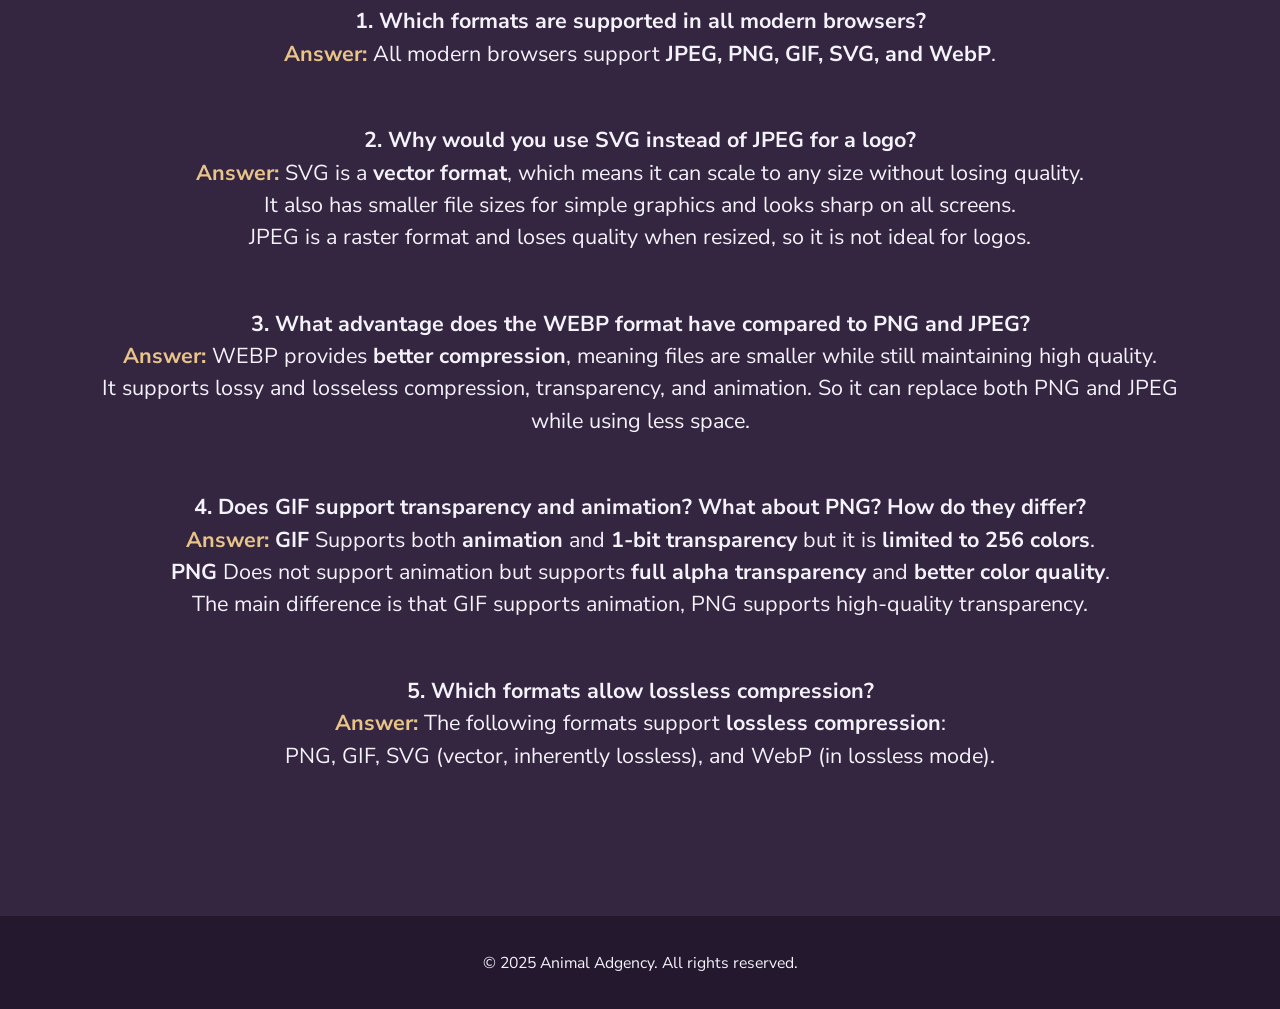
==== commit d0b4269d: "ej38" ====
--- a/index.html
+++ b/index.html
@@ -55,7 +55,65 @@
   <header class="site-header">
     <div class="container">
       <a href="#" class="logo">
-        <img src="img/logo.png" alt="Animal Agency logo">
+        <svg xmlns="http://www.w3.org/2000/svg" viewBox="0 0 1024 882">
+          <style>
+            .st0 {
+              fill: #4a365f;
+            }
+
+            .st2 {
+              fill: #edd1a0;
+            }
+          </style>
+          <g id="happy">
+            <path
+              d="M695.8 146.2c32.6-41 81.7-76.6 133-89.8 30.5-7.8 63.4-7.3 93.2-17.3 22.2-7.4 60.1-36.7 79-9s-5.2 46.9-12.8 67c-11.4 30.2-3.9 58-4.1 88.8-.2 22.8-4.3 50.3-11.3 72.2-19 60.2-71.5 104.7-134.6 111.8-.8 11.2 1.1 23.7 0 34.7-.5 5.3-4.8 13.6-4.5 17.4.9 9.3 9.8 30.6 12.6 41.5 29.8 115.1 30.3 208.3-62.2 292.8-145.1 132.5-390.3 133.6-538.7 5.9-98.7-85-100.7-177.5-70.2-297.2 2.8-11 11.9-33.5 12.6-42.8s-4.1-13.7-4.6-19.9c-.9-9.5 0-21.2.9-30.6-.3-1.7-21.8-5.6-25.8-6.7-78.4-22.3-116.2-94.4-119.8-171.9-1.3-27.5 5.6-59.6-.5-85.3-5.8-24-35.6-59.2-13-81.2 19.4-18.8 43.1-.6 62.2 7.3 37.1 15.3 73.6 13.5 111.3 23.9 52.2 14.4 96.9 48.9 131.1 89.9 58-42.9 134.9-54.8 205.9-51.7 55.2 2.4 112.2 17.1 157 50l3.4.4ZM185.5 345.1V328c0-5.4-16.1-9.3-20.4-11.3-21-10-39.2-21.8-54.9-39.2 4.8 0 9.8 4.8 14.1 7.1 14.2 7.5 29 12.9 44.1 18.2l.6-2.3c-3.8-.7-7.2-2.3-10.5-4.2-22.6-13.3-45.6-32.9-62.4-52.8-.9-3 7.8 5.1 8.5 5.6 17.2 11.8 37.8 23.4 57.3 30.9s6.7 3 9.4 2.4c-29.3-18.5-57-40.8-78.8-67.6l40.4 27.2c11.2 5.1 22.6 12 34.1 16.5 1.1.5 3.6 1.9 4.4.4-29.7-18.8-56.7-41.9-80-68.2 1.2-2 2.6.5 3.5 1.2 20 15.4 41.6 27.1 65.3 35.8 3.5.2 1-1.3-.2-2.1-24.1-16.1-47.9-33.3-66.3-56l25.1 16.1c12.2 5.5 25.3 13.8 38.4 16.9s3.8 1.5 3.6-.6c-13.8-7-28.3-17.4-40.5-27.1s-21.2-17.3-28.8-26.4-2.9-1.9-2.3-4.1c19.3 13.7 43 26.2 66.1 32.1 1.2.3 3.7 1.8 4.4.3-28.2-15.2-54.8-33.9-75.3-58.8-.2-.9 1.2-.8 1.7-.6 1.8.8 7.3 5.8 10.1 7.5 5.2 3.2 10.5 6.1 15.9 8.8l31 11.3c-20.6-13.4-40.2-27.3-56.4-45.9-2.3-2.6-20.4-25.9-18.8-27.6 29 19.8 63.6 21 96.4 28.8 75.3 18 68.3 63.1 101.8 118.1 3.2 5.3 11.5 15 13.4 19.5s.2 2-.6 1.7c-13-6.6-22.5-17.8-32.3-28.2l17.6 37.6-24.7-17.6c2.2 3.6 13.4 27.6 11.8 29.4l-12.9-7 9.4 15.3c-5.2.5-12.4 2.4-16.5 5.9H790c.6-3.5-.9-1.9-2.8-2.5-3.7-1.3-7.6-2.3-11.4-3.4l7-14.1-11.7 4.7 8.2-23.5-22.3 15.3 15.3-34.1-14.1 13.5c-5.8 4.6-10.6 8.4-18 10.2s-2.2 2.3-2-.8c37.8-32 36.4-90.2 74.9-120.4 35.3-27.7 88.1-20.3 129.4-41.1 4.4-2.2 7.7-5.5 12.1-7.3-17.3 31-45.1 55.3-75.3 73.5.8 1.6 3.2 0 4.3-.4 15.5-4.7 30.1-12.4 43.8-20.9.9-.5 9.1-7.1 8.3-4.6-17.9 23.6-42.7 43.2-69.4 55.9-.2 2.3 3.5.9 4.8.6 20.4-3.9 43.7-18.2 60.5-30 .8-.2.9 1.1.6 1.7-.7 1.6-14.6 14.8-17.1 17-12.4 11-28.3 22.5-41.8 32.3-2.1 1.5-9.4 3.7-7.6 6.6 22.7-7.6 42.1-18.3 60.6-33.5.9-.8 2.3-3.1 3.5-1.2l-28.2 28.2-41.2 31.1c4.6-.2 9.9-2.4 14.1-4.1 19.3-8 38.7-20.3 54.7-33.5.9-.2.8 1.2.6 1.7s-7 8.1-8.2 9.5c-6.9 7.6-18 17.8-25.9 24.7-13.7 11.9-28.8 22.3-43.5 32.9l17.3-6.3c21.1-10.1 40-23.8 58.6-37.8 1.9 1.2-.4 2.6-1.2 3.5-21.3 25.9-49.9 47.6-78.2 65.3.8 1.6 3.2 0 4.3-.4 26.4-10.3 51.4-24.2 73.9-41.4.9-.2.8 1.2.6 1.7-.7 1.5-16.2 16.6-18.8 18.9-17.1 15.3-37.7 28.7-57.6 40 .8 1.5 3.2 0 4.4-.3 14.4-3.7 35.1-12.9 48.1-20.1s4.5-4.9 6.2-3.2c-11.7 12.4-25.3 24.3-40.4 32.6-5.1 2.8-32.5 12.5-32.5 15.7v18.2c48.6-2.3 95-43.3 111.8-87.6 18.7-49.5 7.4-89.6 10.5-138.9 1.6-25.2 11.2-35.7 19.4-57 2.2-5.6 8-20.7-2.3-21.3-5.8-.3-21.5 11.4-28 14.4-35.4 16.8-74.3 14.1-111.4 23.9-46.1 12.1-81.6 41.2-109.2 79-12 16.5-22.5 34.4-32.6 52.1l5.3-36.5-22.9 32.9 5.3-30.6c-1.6-1.7-11.7 10.8-12.9 12.4-3.8 4.8-8.3 11.5-10.6 17-2.1.3-1.2-2.7-1-4 .9-8.8 5.1-19.4 8.1-27.8-3.1-2.4-27.1 22.7-29.4 27 3.3-15.7 11.8-33.4 26.3-41.1 1.4-.3.9-1.6.1-2.4-1.3-1.6-22.2-11.6-25.7-13.1-51.5-22-123.7-26.6-178.8-19.6-39.4 5-78.9 16.8-111.2 40.4l11.6 26.5-22.3-18.8 4.7 28.2-22.3-27.1 2.9 29.4c-28.8-50.8-60.5-96.7-117.6-117.6-41.8-15.3-88.1-11.8-128.1-29.5C69 52.3 56.2 42.8 50 41.1c-7.1-1.9-11.1 3.8-10.6 10.5.7 9.1 13.6 28.6 17.3 39.2 12.2 35.1 2.6 73.7 5 110.3 1.3 20.2 7 45.2 15.1 63.7 17.8 40.9 62.6 78.7 108.4 80.4Zm387.8-57.4c-9.4 1.9-16.8 10.6-26.1 11.5s-71.2 1.3-79.4-1.8c-6.2-2.4-11.7-9.3-19.4-8.9l-225.6.3c-12.2 4.2-21.2 14.8-22.9 27.7-2.1 15.7-2.1 75.1 1.7 89.4 6.3 24.1 27.5 37.3 51.5 39.1 49.3 3.6 103.1-2.8 152.9 0 44.5-3 63.5-72.3 109.4-68.2 37.8 3.4 54.9 57.9 92.3 66.5 52.6.5 110.6 5.2 163 1.8 62.4-4 52.1-60.3 52.2-105.3 0-3.4 1.4-6.7 1.4-10.6-.5-24.7-9.9-39.8-35.9-41.8l-215 .3Zm-32.6 119.7c2.6-2.6-12-9.7-13.8-10.3-16.8-6-35-2.7-46.2 11.5 19.5-5.6 40.2-5.7 60-1.2m51.1 356.4c-7.6.4-15.3-.3-22.9 0l32.2-11.9c29.1-12.9 57.4-35.8 76.5-61.1 1.8-2.4 3.8-5.1 4.2-8.1 2.2-.3 1 2.5.6 3.6-10.7 29.3-34.6 53.4-57.1 74 20.8-8.9 40.1-25.1 54.1-43s11.6-19 18.9-27.6c-10.6 27.1-27 53.6-48.2 73.6-1 .9-2.2 1.6-3.5 1.7l.6 2.3c28.5-15 49.4-42 60.6-71.7 2.1-.3 1.1 2.6.9 3.8-2.2 13.7-9.2 28.2-14.4 40.9l-13 22.3c15.1-14.2 26.9-30.5 35.3-49.4 4.6-10.3 7.5-21.3 11.8-31.7l-2.1 24.9-9.7 36.2c13.1-18 21.7-39.6 27.1-61.2 1.8-7.4 1.7-15.5 4.7-22.3 2.1 16.5-1 33.1-3.5 49.4l-5.9 21.1c18.9-27.8 27.5-62.9 27.7-96.4 1.7 0 1.8 4.2 2 5.6 2.7 17.2.9 34.1-1 51.2l-5.1 26.6c16.2-31.6 24.9-69.2 20.6-104.7 3.4-.6 1.9.7 2.5 2.7 6.8 23.7 3.7 56-2.5 79.6 3.1.6 2.1-.6 2.9-2.3 15.4-33.4 18.6-75.9 12.4-111.7l3.9 8.5c8.5 21.9 5.7 44.7 5.5 67.4 0 1.4-.8 4.4 1.2 4.1 9.7-35.5 10.4-71.1 2.4-107l6.4 13c6.4 17.2 9.8 35.6 8.9 54.1.2.3 1.5-.6 1.8-1.2 3.1-6.6 2.6-35.7 1.7-44.1-1.7-17.1-7-33.6-11.7-50 11.2 15.2 19.2 34.1 21.2 52.9 2.1.3 1.1-2.7 1.2-4.1 1.4-35.1-8.8-73.4-27.6-102.9.6 7.1 4.4 14 6.1 20.9 1.9 7.7 3.1 15.9 3.9 23.8l-11.3-19.9-14.6-17.7c5.8 14.5 11.4 28.9 12.9 44.7-3.8-4.9-5.5-10.9-8.9-16.4-5.6-9-13.1-16.3-21.6-22.4l10.6 21.7 4.7 23-13-20.6c-7-8.4-14.9-15.1-23.5-21.8-1 1.1 6.2 9.2 7.3 10.9 6.8 11.4 11.2 24.1 12.7 37.3-3.4.7-1.9-1-2.7-2.6-9.6-19.8-24-37.3-44.4-46.8 12.2 13.3 20.8 27.8 25.9 45.3-2.8 2.4-2.9-2.6-4.5-5-12.1-18.1-43.6-42.1-64.4-48.6-.6-.2-1.9-.3-1.7.6 8.2 8.2 17.1 17.4 23.3 27.3s2.5 3 .8 3.9c-22.2-17.9-46.8-33.6-74.7-41.1 2.6 4.5 6.1 8.5 9 12.8.7 1 2.9 2.6 1 3.7-17.4-15.9-38.9-24-58.6-35.5-22.1-12.9-32.9-27-60.5-31.2-43.2-6.6-57.2 9.2-89.8 29.6-20.1 12.6-43.1 21-60.5 38.3-2.4-4 12.3-17.9 11.2-18.8-27.7 8.2-54 22-74.7 42.3-1.8-.9.3-2.8.8-3.9 5.8-10.6 13.1-20.4 22.1-28.5-4.8-.1-11.6 3-16.1 5.1-20.8 9.6-41.2 25.9-53.9 44.9l4.7-14.1c4.4-11.7 12.7-19.7 20.9-28.6s4-1.8.2-2c-22.1 11.3-41.3 29.3-50 52.9-2.1.2-1.3-4-1.1-5.3 1.5-14.7 10.9-29.6 18.8-41.8l-17.1 12.9-18.2 25.9c1.1-16.4 7.8-31.7 17.6-44.7l-15.9 12.9-14.7 22.4c1.6-15.2 5.7-30.1 12.9-43.5L214 484.6l-14.3 22.7c2.4-9.3 3.6-19.1 6.4-28.2s4.6-8.4 4.7-12.9c-22.9 32.5-29.9 76-30 115.2l8.5-28.5 7.9-15c-5.2 23.5-9.1 47-5.9 71.1l3.5 15.9c.3-14.7 1.8-29.4 5.1-43.8l7.9-19.7c-5.9 33.2-4.8 67.3 3.6 100 2.2.2.9-2.5.8-3.8-1.1-12.6-1.9-25.2-.8-38s1.7-13.2 2.9-19.4l4.1-12.9c-2.4 32.9-1.9 76.5 14.3 106.3.7 1.2 2.5 3.5 2.2.2-7.2-22.2-6.6-47.4-3.4-70.4.2-1.5.5-6.4 2.2-6.6-1.2 33.7 6 67.4 20.7 97.6s-.3 3 2.9 2.3c-8.1-24.6-10.1-53.6-6.9-79.2.2-1.4.5-6.4 2.2-6.6.1 35.3 6.4 74.9 28.2 103.5-6.9-21.4-11.5-43.8-10.6-66.5s-.9-4.4 1.2-4.1c4.1 34.2 18.2 66.4 38.2 94.1 1.6-.8-.2-3-.6-4.1-2.3-6.5-5.9-13.2-8.3-20s-13-46.4-8.8-46.5c8.6 26.3 21.3 55.6 40.6 75.9s2.3 3.1 3.5 1.2c-10-15.6-17.8-37-19.8-55.4s-1.2-6.3 1-6.3c9.5 31.8 29.3 60.1 54.7 81.1 1.9-1.2-.4-2.6-1.2-3.5-17.1-20.2-29.3-44.1-33.5-70.6l16.7 30.9c12.5 19.9 28.5 36.4 47.4 50.2 1.9-1.2-.4-2.6-1.2-3.5-4.4-5.2-9-9-13.3-14.9-9.9-13.4-25.8-42.9-29.4-58.9s-1.2-4.1.9-3.8c.6 3.2 1.8 6.2 3.3 9 13.7 25.5 33.1 50 56.1 67.4 3.7 1.2-6-8.3-6.5-8.8-7.7-9.9-16.1-23.9-21-35.5s-2.6-3-.8-3.9c21.8 29.5 49.5 53.7 83.5 68.2 2.6.3 2.1-.3.6-1.8-9.3-8.8-19.7-14.9-28.8-25.3-1.7-1.9-13.5-16.3-12.3-17.7 23.4 18.7 56.7 44.6 87.6 47.1.9 0 4.3.4 2.4-1.2-19.5-5.4-40-18.4-54.7-32.3s-8.3-7.5-7-8.8c27.9 16.8 59.3 30.2 92.3 31.8 1.9-1.4-1.1-1.3-2-1.5-19.6-4.7-38-11.7-53.9-24.3 21.1 6.2 42.4 13 64.7 12.9l-24.3-9.2-5.1-3.7c23.1 3.5 45-1.7 67-8.3-.7-3.3-6.6 0-7.6 0"
+              class="st0" />
+            <path
+              d="M185.5 345.1c-45.8-1.7-90.6-39.5-108.4-80.4S63.3 221.1 62 201c-2.4-36.6 7.2-75.2-5-110.3S40.4 60.6 39.7 51.5c-.5-6.7 3.5-12.4 10.6-10.5 6.2 1.6 19 11.2 26.6 14.6 39.9 17.7 86.3 14.2 128.1 29.5 57.1 21 88.8 66.8 117.6 117.6l-2.9-29.4 22.3 27.1-4.7-28.2 22.3 18.8-11.6-26.5c32.2-23.5 71.8-35.4 111.2-40.4 55.1-7 127.3-2.4 178.8 19.6 3.6 1.5 24.4 11.6 25.7 13.1s1.2 2.1-.1 2.4c-14.5 7.7-23.1 25.4-26.3 41.1 2.3-4.3 26.3-29.4 29.4-27-3 8.4-7.2 19-8.1 27.8-.1 1.3-1.1 4.2 1 4 2.3-5.6 6.8-12.2 10.6-17s11.3-14.1 12.9-12.4l-5.3 30.6 22.9-32.9-5.3 36.5c10.1-17.7 20.6-35.6 32.6-52.1 27.5-37.8 63.1-66.9 109.2-79 37.1-9.8 75.9-7.1 111.4-23.9 6.5-3.1 22.2-14.8 28-14.4 10.3.6 4.5 15.7 2.3 21.3-8.3 21.3-17.9 31.8-19.4 57-3.1 49.3 8.3 89.4-10.5 138.9-16.8 44.3-63.2 85.3-111.8 87.6v-18.2c0-3.2 27.5-12.9 32.5-15.7 15.1-8.2 28.7-20.2 40.4-32.6-1.7-1.7-4.1 2-6.2 3.2-13.1 7.2-33.8 16.4-48.1 20.1s-3.7 1.8-4.4.3c19.9-11.3 40.5-24.7 57.6-40 2.6-2.3 18.1-17.4 18.8-18.9s.3-1.9-.6-1.7c-22.5 17.1-47.5 31.1-73.9 41.4-1.1.4-3.6 1.9-4.3.4 28.4-17.7 56.9-39.4 78.2-65.3.8-.9 3.1-2.3 1.2-3.5-18.6 14-37.5 27.8-58.6 37.8l-17.3 6.3c14.8-10.6 29.8-21 43.5-32.9s19-17 25.9-24.7 7.9-8.9 8.2-9.5.3-1.9-.6-1.7c-16.1 13.2-35.4 25.5-54.7 33.5-4.2 1.7-9.5 3.9-14.1 4.1l41.2-31.1 28.2-28.2c-1.2-1.9-2.6.4-3.5 1.2-18.4 15.2-37.9 25.9-60.6 33.5-1.8-2.9 5.5-5.1 7.6-6.6 13.5-9.8 29.5-21.2 41.8-32.3 2.5-2.2 16.4-15.5 17.1-17s.2-2-.6-1.7c-16.8 11.8-40.1 26.1-60.5 30-1.2.2-4.9 1.7-4.8-.6 26.7-12.7 51.5-32.3 69.4-55.9.8-2.5-7.5 4.1-8.3 4.6-13.7 8.5-28.3 16.2-43.8 20.9-1.2.4-3.5 2-4.3.4 30.2-18.2 58-42.5 75.3-73.5-4.4 1.7-7.7 5-12.1 7.3-41.3 20.9-94.1 13.5-129.4 41.1-38.4 30.1-37.1 88.4-74.9 120.4-.2 3.1.5 1.2 2 .8 7.4-1.8 12.2-5.7 18-10.2l14.1-13.5-15.3 34.1 22.3-15.3-8.2 23.5 11.7-4.7-7 14.1c3.8 1.1 7.6 2.2 11.4 3.4 1.8.6 3.4-1 2.8 2.5h-559c4.1-3.5 11.3-5.4 16.5-5.9l-9.4-15.3 12.9 7c1.7-1.8-9.6-25.8-11.8-29.4l24.7 17.6-17.6-37.6c9.8 10.5 19.3 21.6 32.3 28.2.8.2.9-1 .6-1.7-1.9-4.5-10.2-14.3-13.4-19.5-33.5-55-26.5-100.1-101.8-118.1-32.8-7.9-67.4-9-96.4-28.8-1.6 1.7 16.5 25 18.8 27.6 16.3 18.6 35.8 32.5 56.4 45.9l-31-11.3c-5.5-2.6-10.8-5.6-15.9-8.8-2.8-1.7-8.3-6.7-10.1-7.5s-1.9-.3-1.7.6c20.4 24.9 47 43.6 75.3 58.8-.8 1.5-3.2 0-4.4-.3-23.1-5.9-46.8-18.3-66.1-32.1-.5 2.2 1.2 2.8 2.3 4.1 7.6 9.1 19.5 19 28.8 26.4s26.7 20 40.5 27.1c.3 2.2-2.4.9-3.6.6-13.1-3.1-26.2-11.4-38.4-16.9l-25.1-16.1c18.4 22.7 42.2 40 66.3 56s3.7 2.4.2 2.1c-23.7-8.7-45.4-20.4-65.3-35.8-.9-.7-2.3-3.2-3.5-1.2 23.3 26.3 50.3 49.4 80 68.2-.7 1.5-3.2 0-4.4-.4-11.4-4.5-22.8-11.4-34.1-16.5l-40.4-27.2c21.8 26.8 49.5 49.2 78.8 67.6-2.7.6-6.8-1.4-9.4-2.4-19.5-7.5-40.1-19-57.3-30.9-.7-.5-9.5-8.6-8.5-5.6 16.9 19.9 39.8 39.5 62.4 52.8 3.3 1.9 6.7 3.6 10.5 4.2l-.6 2.3c-15.1-5.2-30-10.7-44.1-18.2-4.3-2.3-9.3-7-14.1-7.1 15.6 17.4 33.8 29.3 54.9 39.2 4.3 2 20.4 5.9 20.4 11.3V345Zm458.7-189.4c-16 4-23.9 22.1-28.2 36.4 11-10.9 20.2-23.3 28.2-36.4m-64.7 23.5c2.5.6 2.7-1.3 3.8-2.7 4.4-5.2 8.5-12.8 9.1-19.7-6.7 5.8-9.3 14.6-12.9 22.3Zm36.4-21.1c-9.4 4.1-14.3 15.2-16.5 24.7 2.5.5 2.7-1.3 3.7-2.7 4.9-6.8 8-15.1 12.7-22Zm-175.2 91.7c-1.9-5.7-6-12.9-11.7-15.3-1.1 1.2 9.3 14.6 11.7 15.3M591.8 763.8c1.1 0 6.9-3.3 7.6 0-22 6.5-43.9 11.7-67 8.3l5.1 3.7 24.3 9.2c-22.3 0-43.6-6.7-64.7-12.9 15.9 12.7 34.3 19.6 53.9 24.3.9.2 3.9.1 2 1.5-33-1.5-64.4-15-92.3-31.8-1.3 1.3 5.9 7.8 7 8.8 14.7 13.9 35.2 26.9 54.7 32.3 1.9 1.6-1.4 1.3-2.4 1.2-30.9-2.5-64.2-28.4-87.6-47.1-1.2 1.4 10.6 15.7 12.3 17.7 9.2 10.4 19.5 16.5 28.8 25.3 1.5 1.4 2 2-.6 1.8-34-14.5-61.7-38.7-83.5-68.2-1.8.9.3 2.8.8 3.9 4.9 11.6 13.3 25.6 21 35.5s10.2 10 6.5 8.8c-23-17.4-42.4-41.9-56.1-67.4-1.5-2.8-2.7-5.8-3.3-9-2.1-.3-1.1 2.6-.9 3.8 3.5 16 19.4 45.5 29.4 58.9s8.9 9.7 13.3 14.9 3.1 2.4 1.2 3.5c-18.9-13.8-34.9-30.3-47.4-50.2l-16.7-30.9c4.3 26.5 16.4 50.3 33.5 70.6s3.1 2.4 1.2 3.5c-25.4-21.1-45.2-49.4-54.7-81.1-2.2 0-1.2 4.9-1 6.3 2.1 18.4 9.9 39.9 19.8 55.4-1.2 1.9-2.6-.3-3.5-1.2-19.3-20.3-32-49.6-40.6-75.9-4.2.1 7.5 42.8 8.8 46.5 2.3 6.8 6 13.4 8.3 20s2.2 3.4.6 4.1c-20-27.7-34.1-59.9-38.2-94.1-2.1-.3-1.1 2.7-1.2 4.1-.9 22.7 3.6 45.1 10.6 66.5-21.8-28.5-28.1-68.2-28.2-103.5-1.7.2-2 5.2-2.2 6.6-3.2 25.6-1.2 54.7 6.9 79.2-3.1.6-2.1-.7-2.9-2.3-14.7-30.2-21.9-63.9-20.7-97.6-1.7.2-2 5.1-2.2 6.6-3.3 23-3.8 48.3 3.4 70.4.3 3.4-1.5 1-2.2-.2-16.2-29.8-16.7-73.3-14.3-106.3l-4.1 12.9c-1.2 6.3-2.4 13.1-2.9 19.4-1.1 12.8-.3 25.3.8 38s1.4 4-.8 3.8c-8.3-32.6-9.5-66.8-3.6-100l-7.9 19.7c-3.2 14.4-4.8 29-5.1 43.8l-3.5-15.9c-3.3-24.2.7-47.6 5.9-71.1l-7.9 15-8.5 28.5c0-39.2 7.1-82.7 30-115.2 0 4.5-3.3 8.4-4.7 12.9-2.9 9.2-4.1 18.9-6.4 28.2l14.3-22.7 10.4-11.4c-7.2 13.4-11.3 28.3-12.9 43.5l14.7-22.4 15.9-12.9c-9.9 13-16.6 28.3-17.6 44.7l18.2-25.9 17.1-12.9c-7.9 12.1-17.3 27-18.8 41.8-.1 1.2-.9 5.5 1.1 5.3 8.8-23.6 28-41.6 50-52.9 3.8.2.6 1.1-.2 2-8.2 8.9-16.5 16.9-20.9 28.6l-4.7 14.1c12.7-19 33.1-35.3 53.9-44.9 4.5-2.1 11.3-5.2 16.1-5.1-9 8.1-16.3 17.9-22.1 28.5-.6 1-2.6 2.9-.8 3.9 20.7-20.3 47-34.2 74.7-42.3 1.1.9-13.6 14.8-11.2 18.8 17.4-17.3 40.4-25.7 60.5-38.3 32.5-20.4 46.6-36.1 89.8-29.6 27.6 4.2 38.5 18.3 60.5 31.2 19.7 11.5 41.2 19.6 58.6 35.5 1.8-1-.4-2.7-1-3.7-2.8-4.3-6.4-8.3-9-12.8 27.8 7.5 52.5 23.3 74.7 41.1 1.7-.9-.2-2.9-.8-3.9-6.2-9.9-15.1-19-23.3-27.3-.2-.9 1.1-.8 1.7-.6 20.8 6.5 52.3 30.4 64.4 48.6 1.6 2.3 1.7 7.4 4.5 5-5-17.5-13.6-32-25.9-45.3 20.4 9.5 34.8 27 44.4 46.8.8 1.6-.8 3.2 2.7 2.6-1.5-13.2-5.9-25.9-12.7-37.3-1.1-1.8-8.2-9.9-7.3-10.9 8.6 6.6 16.5 13.4 23.5 21.8l13 20.6-4.7-23-10.6-21.7c8.5 6.2 16.1 13.5 21.6 22.4 3.4 5.5 5.1 11.5 8.9 16.4-1.5-15.8-7.1-30.2-12.9-44.7l14.6 17.7 11.3 19.9c-.7-7.9-2-16.1-3.9-23.8-1.7-7-5.6-13.8-6.1-20.9 18.9 29.5 29.1 67.8 27.6 102.9 0 1.4.9 4.4-1.2 4.1-2-18.8-10-37.7-21.2-52.9 4.7 16.4 10 32.9 11.7 50 .9 8.4 1.4 37.5-1.7 44.1-.3.5-1.5 1.5-1.8 1.2 1-18.5-2.5-36.8-8.9-54.1l-6.4-13c8.1 35.9 7.3 71.5-2.4 107-2 .3-1.2-2.8-1.2-4.1.2-22.7 3-45.4-5.5-67.4l-3.9-8.5c6.2 35.9 3 78.3-12.4 111.7-.8 1.8.2 2.9-2.9 2.3 6.2-23.6 9.3-55.9 2.5-79.6-.6-2 .9-3.3-2.5-2.7 4.3 35.5-4.4 73-20.6 104.7l5.1-26.6c1.9-17.2 3.7-34.1 1-51.2-.2-1.4-.3-5.7-2-5.6-.1 33.6-8.8 68.6-27.7 96.4l5.9-21.1c2.5-16.3 5.6-32.9 3.5-49.4-3 6.9-2.9 15-4.7 22.3-5.3 21.6-13.9 43.2-27.1 61.2l9.7-36.2 2.1-24.9c-4.3 10.4-7.2 21.4-11.8 31.7-8.4 19-20.2 35.3-35.3 49.4l13-22.3c5.2-12.8 12.2-27.2 14.4-40.9.2-1.3 1.3-4.1-.9-3.8-11.2 29.7-32.1 56.8-60.6 71.7l-.6-2.3c1.4-.1 2.5-.8 3.5-1.7 21.2-20 37.6-46.5 48.2-73.6-7.2 8.6-11.9 18.7-18.9 27.6-13.9 17.8-33.2 34.1-54.1 43 22.5-20.6 46.4-44.7 57.1-74 .4-1.1 1.5-3.8-.6-3.6-.5 3-2.4 5.7-4.2 8.1-19.1 25.3-47.5 48.2-76.5 61.1l-32.2 11.9c7.6-.3 15.3.4 22.9 0m63-140c25.4-60.4-11.8-118.4-55.8-157.6-54-48.1-120.5-48.5-174.7-.6-39.7 35.1-75.9 88.5-61.7 144.1 1.5 5.8 4 11.1 6.5 16.5-22-19.1-29.9-48.5-22.3-76.4-3.1-.7-2 .8-2.9 2.3-6.6 11.2-12.6 24.8-14.7 37.7-2.1-.4-2.2-2.3-2.4-4.1-1.2-10.7 1.6-19.5 2.4-29.5.1-1.3.9-4.4-1.1-4.1-18.6 28.4-24.3 68.4 1.8 94.1 0-12.1-4.6-24.3-2.4-36.4 10.9 16.1 27.1 23.1 43.7 31.6 66.5 33.7 128.5 54.5 204.1 36.3 15.1-3.6 29.6-9.5 44.4-13.8l-28.2 19.4c-12.5 6.1-24.9 13.2-38.8 15.9.1 1.5-1.1 2.4 1.5 2 4.8-.8 10.3-.2 15.4-1 9.5-1.4 20-4.4 28.4-9.2l.6 2.3c-54.2 35.9-123.7 29.5-180.7 3.8-11-5-21.2-11.6-32.1-16.7 36.5 54.9 104 74.6 167.6 69.4 55.9-4.6 101.6-33.8 121.7-87-18.7 20.7-37.9 38.8-62.9 51.7l-1.7-.6c15.3-14.6 31.7-28.3 42.3-47.1-1.3-2-2.6.5-3.5 1.2-6.9 5.3-13.3 10.1-21.1 14.2l-13 4.7 40-37.6-12.8 6c-2 .9-3.6 1.1-1.3-1.3 8.4-8.5 28.7-17.6 39.4-26.5 6.5-5.4 12.2-11.4 16.5-18.8V644c20.5-27.7 17.1-60.5-1.2-88.2-.9-1.4.3-3-2.9-2.3 2.4 9.7 3.6 23.6 2.4 33.5-.2 1.6-.8 3.6-2.3 1.7-2.2-12.5-7.6-26.3-15.3-36.5 5.1 27.1-2.1 53-22.3 71.7ZM723 635c1-7.3-.8-16.6 0-24.1L710.1 655c.7 1.3 3.1-1.8 3.6-2.3 3.4-3.8 8.7-12.7 9.4-17.7Zm-409.3 21.8-14.1-44.7c-2.5 16.3-.1 34.3 14.1 44.7"
+              class="st2" />
+            <path
+              d="m573.3 287.7 215-.3c26 1.9 35.5 17 35.9 41.8 0 3.9-1.4 7.2-1.4 10.6 0 45.1 10.3 101.3-52.2 105.3-52.4 3.4-110.4-1.3-163-1.8-37.4-8.6-54.5-63.1-92.3-66.5-45.9-4.2-64.9 65.2-109.4 68.2-49.8-2.7-103.6 3.7-152.9 0-24-1.8-45.2-15-51.5-39.1-3.8-14.3-3.8-73.7-1.7-89.4 1.7-12.9 10.6-23.5 22.9-27.7l225.6-.3c7.7-.5 13.2 6.5 19.4 8.9 8.2 3.2 67.9 3 79.4 1.8s16.7-9.6 26.1-11.5Zm8.3 15.4c-11.7.8-17.8 10.4-29.7 11.5-26.2 2.3-55.8-1.8-82.4 0-9.8-.8-16.1-10.2-25.8-10.6l-214.8.6c-6.4 1.5-11.3 6.7-12.8 13.1 4.6 31.4-16.6 104.9 30 111h162.1c44.7-17.4 55.7-72.5 111.8-66.9 38.5 3.8 57.4 55.2 92.3 66.5l167.4.2c16.1-3.4 26.1-17.5 27.8-33.4 1.7-16.6 2.2-58.9.2-75.2-1.5-12.5-11.9-16.2-22.9-17.1l-203.2.4Z"
+              class="st2" />
+            <path d="M540.7 407.4c-19.8-4.5-40.5-4.5-60 1.2 11.2-14.2 29.4-17.5 46.2-11.5 1.8.6 16.4 7.8 13.8 10.3"
+              class="st2" />
+            <path
+              d="M644.2 155.7c-8 13.2-17.3 25.5-28.2 36.4 4.3-14.4 12.3-32.4 28.2-36.4M615.9 158.1c-4.7 6.9-7.8 15.2-12.7 22-1.1 1.5-1.2 3.3-3.7 2.7 2.2-9.4 7.1-20.6 16.5-24.7ZM579.5 179.2c3.6-7.8 6.2-16.5 12.9-22.3-.7 6.9-4.8 14.5-9.1 19.7-1.1 1.3-1.3 3.2-3.8 2.7ZM440.7 249.8c-2.5-.7-12.8-14.1-11.7-15.3 5.7 2.4 9.8 9.6 11.7 15.3M654.8 623.8c20.3-18.7 27.5-44.6 22.3-71.7 7.7 10.1 13.1 23.9 15.3 36.5 1.5 1.9 2.1-.1 2.3-1.7 1.3-9.9 0-23.8-2.4-33.5 3.2-.7 2 1 2.9 2.3 18.3 27.7 21.7 60.5 1.2 88.2v-35.3c-4.3 7.4-10 13.4-16.5 18.8-10.7 8.8-31 18-39.4 26.5-2.3 2.4-.7 2.2 1.3 1.3l12.8-6-40 37.6 13-4.7c7.9-4 14.2-8.8 21.1-14.2.9-.7 2.3-3.2 3.5-1.2-10.6 18.8-27 32.4-42.3 47.1l1.7.6c25.1-12.9 44.2-31 62.9-51.7-20.1 53.2-65.9 82.4-121.7 87-63.6 5.2-131.1-14.5-167.6-69.4 10.9 5.1 21.1 11.7 32.1 16.7 57.1 25.8 126.6 32.1 180.7-3.8l-.6-2.3c-8.4 4.8-18.9 7.8-28.4 9.2s-10.6.2-15.4 1-1.4-.5-1.5-2c13.9-2.7 26.3-9.7 38.8-15.9l28.2-19.4c-14.9 4.2-29.4 10.1-44.4 13.8-75.6 18.2-137.7-2.5-204.1-36.3-16.6-8.4-32.8-15.5-43.7-31.6-2.2 12.1 2.5 24.3 2.4 36.4-26.1-25.7-20.4-65.7-1.8-94.1 2-.3 1.2 2.8 1.1 4.1-.8 10-3.6 18.8-2.4 29.5.2 1.8.2 3.6 2.4 4.1 2.2-12.9 8.2-26.5 14.7-37.7.9-1.5-.2-3 2.9-2.3-7.6 28 .4 57.4 22.3 76.4-2.4-5.4-5-10.7-6.5-16.5-14.1-55.6 22.1-109 61.7-144.1 54.2-48 120.7-47.5 174.7.6 44.1 39.3 81.2 97.2 55.8 157.6ZM506.3 443.1c-44.5 1.7-82.1 33.9-106.6 68.7-39.8 56.6-30.9 122.9 51 116.9 30-2.2 45-22.8 78.2-13.6 29.8 8.3 44.3 19.9 78.1 9.9 55-16.1 42.2-74.2 17.4-111.3-26.2-39.2-68.8-72.4-118.1-70.5Zm48.5 200.7c-13.1 2.8-25.2-6.3-37.3-7.9-16.9-2.3-32.4 6.5-48.5 9.7 24.2 6.8 50.7 6.8 75.3 2.4 2.5-.4 5.4-1 7.8-1.7s3.3.9 2.7-2.5M313.7 656.8c-14.2-10.4-16.6-28.4-14.1-44.7zM723 635c-.7 5-5.9 13.9-9.4 17.7-.5.5-2.9 3.6-3.6 2.3l12.9-44.1c-.8 7.5 1 16.8 0 24.1Z"
+              class="st0" />
+            <path
+              d="m581.6 303.1 203.2-.4c11 .9 21.4 4.6 22.9 17.1 2 16.3 1.6 58.5-.2 75.2-1.7 15.9-11.7 30-27.8 33.4l-167.4-.2c-34.8-11.3-53.7-62.7-92.3-66.5-56.1-5.6-67.2 49.5-111.8 66.9H246.1c-46.7-6.1-25.4-79.6-30-111 1.5-6.4 6.4-11.6 12.8-13.1l214.8-.6c9.8.4 16 9.9 25.8 10.6 26.6-1.8 56.2 2.4 82.4 0 11.9-1.1 18-10.7 29.7-11.5ZM257 318.2c-1.4-2.2-10.3-1.9-9 4.8 1.9 9.9 13 1.4 9-4.8m21.7.1c-3.3 3.7 2.2 12.3 7.5 8 5.9-4.8-2.7-13.5-7.5-8m37.1 7.7c2.3-3.2 1.1-10.1-4.8-8.9-11.1 2.1.2 15.3 4.8 8.9m29.3 0c4.5-4.6-2.2-12.9-7.7-7.7s3.1 12.3 7.7 7.7m21.7.1c2.9 4.5 14.5-2.6 7.6-8.2s-10.1 4.3-7.6 8.2m31.1-9.1c-4.2 1.5-2.7 10.3 2.2 10.4 8.5.2 6.3-13.4-2.2-10.4m27.7 9.1c2.9 4.5 14.5-2.6 7.6-8.2s-10.1 4.3-7.6 8.2m161.8-9.1c-4.5 1.3-4.7 9.7.9 9.9 8.5.3 6.3-11.9-.9-9.9m27.6 9c7.8 5.5 13.5-10.2 2.9-8.9s-5.4 7.2-2.9 8.9m31.2-9c-4.8 1.3-4.2 10.2.9 10.4 7.9.3 6.7-12.5-.9-10.4m29.4 0c-5.5 1.5-3.9 12.2 3 10.3 5.5-1.5 3.9-12.2-3-10.3m30.6 0c-5.7 1.1-6.4 8.1-.9 9.9 9 2.9 9.2-11.5.9-9.9m34.1 1.3c-6.6-6.5-14.2 7.3-4.7 8.9 5.5.9 7.9-5.7 4.7-8.9m29.4 7.7c5.3-5.4-3.1-12.1-7.6-7.6s3.1 12.2 7.6 7.6m-502.3 5.2c-6.4.5-6 11.8 1 11.5 6.7-.2 4.2-11.9-1-11.5m30.6-.1c-6.9.6-7.2 10.1-.2 11.6 6-.5 5.2-12.1.2-11.6m28.2.1c-8.3.7-3.5 16.8 4 9.8s.7-10.2-4-9.8m26.6 10.1c3.6 3.6 10.7-.5 8.1-6.2-3.9-8.7-13.3.9-8.1 6.2m32.3-10.2c-9.1 1.3-3.2 16.6 3.9 9.9s.8-10.5-3.9-9.9m29.3.1c-6.5.5-5.8 11.8.8 11.2 6.5-.5 5.8-11.8-.8-11.2m25.4 2.4c-2.6 4.5 4 11.5 7.9 7.4 6.8-7.1-4.5-13.3-7.9-7.4m138.1.1c-4.7-6.4-13.1 3.4-7.4 8s10.8-3.4 7.4-8m25.7-2.2c-9.1-.4-6 15.4 2.2 10 4.8-3.2 2.5-9.8-2.2-10m89.4-.2c-5.7-.4-7.3 10.1-1 11.3 6.9 1.3 6.1-10.9 1-11.3m28.5-.2c-6.9 1-5.7 12.2.8 11.6s5.7-12.6-.8-11.6m26.5 10.2c4.9 4.9 13-4.3 6-9s-9.9 5-6 9m33.2-9.8c-6.3.2-5.6 11.6 1 11s6.5-11.3-1-11m-545.6.8c-3.2 1.1-2.6 8.4.4 9.9 8.5 4.3 10-13.4-.4-9.9m395.3 0c-8.4 2.5 2.5 16.2 6.8 6.8s-2.1-8.2-6.8-6.8m29.4.1c-4.5 1.3-4 6.8-.3 9.3 7.4 4.9 11-12.5.3-9.3m-322.9 23c8.3 7.7 14.7-8.1 2.2-10.3-.8 2.8-5 7.6-2.2 10.3m285.4.1c1.7-2.8-1.1-7.7-2.3-10.3-5.5.4-9.4 7.2-5.5 11.4s7 0 7.7-1.1Zm110.1-7.6c-8.1 15.7 21.8 7.9 2.5-2.8-.4 1.1-2.3 2.5-2.5 2.8m-483.6-.2c-3.9 3.9.9 12.1 6.8 8.5 5.5-3.4-1.5-13.8-6.8-8.5m33.4-1.3c-7.8.6-6.1 14.2 2.7 9.8 5-2.5.9-10.1-2.7-9.8m33 1.3c-5.8-5.6-12.9 4.8-6.8 8.5 6.3 3.8 10.1-5.4 6.8-8.5m54.1-1.3c-5.5 1.5-3.9 12.2 3 10.3 5.5-1.5 3.9-12.2-3-10.3m34.1 1.3c-4.5-4.6-12.3 3.2-7.7 7.7s12.7-2.5 7.7-7.7m24.7-1.3c-4 1.1-5.1 9.7-.2 10.5 9.1 1.5 8.2-12.7.2-10.5m164.8 9.1c4-6.3-6.4-13.9-9.9-5.7-2.2 5.3 7.5 9.4 9.9 5.7m52.8-9.1c-5.7 1.7-4.7 12.6 2.8 11s4.1-13-2.8-11m29.4 0c-6.1 1.7-3.9 15.9 5.1 8.7 4.6-3.7-.5-10-5.1-8.7m35.3 1.3c-3.1-3-10-1-8.9 4.7 2 10.2 15 1.4 8.9-4.7m54.1-1.3c-4 1.1-4.4 8-.8 9.8 8.3 4.2 9.4-12.3.8-9.8m-434 24.3c4.6-4.6-3.2-14.1-8-7.4s4.1 11.4 8 7.4m272.6-10c-5.1-.4-8.5 10.5-1 11.2 7.7.7 5.5-10.9 1-11.2m122.6 2.4c-5.6-6.7-14.2 5.9-5.6 8.6s8.2-5.4 5.6-8.6m20.6-.1c-4.9 8.3 9.9 13.8 9.3 2.7-.3-5.8-7.5-5.6-9.3-2.7m38.2-1.2c-3.4-3.5-9 .1-7.9 6.1 1.5 8.8 14.7.9 7.9-6.1m-551.1 1.1c-4.4 6.9 8 14.1 9.3 5s-7.6-7.7-9.3-5m37.1 7.8c3.8-4 0-11.4-5.6-8.6s.6 13.7 5.6 8.6m30.6-.1c5.8-6.8-7.3-14.4-8.9-4.7s6.2 7.9 8.9 4.7m58.8-7.6c-5.2-5.1-12.7 2.5-7.7 7.6 5.1 5.1 12-3.5 7.7-7.6m23.5-1.2c-5.7 1.7-3.7 12.2 3 10.2s5.4-12.8-3-10.2m29.4-.1c-5.1 1.4-4.3 10.7 1.9 10.1s5.2-12.1-1.9-10.1m27.6 9.1c6.8 4.3 13.8-8 5-9.3s-7.7 7.6-5 9.3m131.2-9.1c-5.7 1.6-3.1 12.3 3.1 10.3s4.2-12.3-3.1-10.3m64.7 9c3.1-2.7 1.7-9.2-3.7-9.1-10 .2-2.5 14.6 3.7 9.1m29.5-7.8c-12.2-5.4-12.2 13.3 0 7.9zm22.7-1.2c-1.7 3.9-2.8 8.4 2.2 10 8.3 2.6 8.2-13.1-2.2-10m-431.9 24.4c4.8-11.9-12.7-14-8.2-1.5zm21.3.2c2.4-.2 6 .8 7.7-1.2 6.6-7.8-10.5-16.3-7.7 1.2m31.4-10.5c-6.1 1.5-3.3 14 5 9.8 5.4-2.7 0-11.1-5-9.8m27.7 1.3c-3.2 3.6 1.8 11.6 6.8 8.6s-1.4-14.7-6.8-8.6m33.4-1.2c-7.4.7-6.4 13.4 3.2 10.2s2.8-10.7-3.2-10.2m33 1.2c-7.4-7.5-13.2 11.2-2.7 9.1s5.7-6.1 2.7-9.1m24.7-1.3c-4 1.1-5.1 9.7-.2 10.5 9.1 1.5 8.2-12.7.2-10.5m163.5 1.3c-3-3-8.5-1.5-8.5 3.8 0 10.6 15.5 3.3 8.5-3.8m30.6 7.7c4.7-8.1-9.1-13.3-9.2-3.9-.1 6.9 7.2 7.3 9.2 3.9m24.6-8.9c-7.4.7-6.4 13.4 3.2 10.2 3.7-1.2 2.8-10.7-3.2-10.2m33 1.2c-5.8-5.8-11.1 5.7-6.8 8.6 6.4 4.4 11.1-4.3 6.8-8.6m22.9 8.9c5.7 4 13.3-4.2 6-9s-9.8 6.5-6 9m37.2-1.2c2.5-3.5.7-10.3-5.3-8.8-9.9 2.5.9 15 5.3 8.8m29.4-7.8c-7.6-4.8-13.4 9-3.8 9.2 6.1.1 6.1-7.8 3.8-9.2M331 392.5c-7.6-9.2-13.9 8.9-3.8 8.9 4.8 0 6.4-5.7 3.8-8.9m-94.1-1.4c-5.5 1.5-3.9 12.2 3 10.3 5.5-1.5 3.9-12.2-3-10.3m29.4 0c-3.9 1.1-4.8 7.5-.5 9.6 8.6 4.2 9.2-12 .5-9.6m35.4 1.2c-6.5-3.4-11.5 1.3-7.8 7.8l6.7 1.4 1.1-9.1Zm51.1 7.8c7.1 7.1 13.4-11 2.7-9.2-3.8.7-5.3 6.5-2.7 9.2m28.2 0c4.6 5.2 14.2-3.1 7.4-8-5.7-4.2-10.6 4.4-7.4 8m38.4.1-.9-8.8c-12-3.3-11.1 14.1.9 8.8m188-7.8c-5.7-6.5-15.1 7.5-4.9 8.8 5.7.7 7.4-5.9 4.9-8.8m29.4 0c-6.3-6.4-13.5 8.9-3.7 9.1s6.8-6 3.7-9.1m29.4 0c-6.4-7.3-13.7 8.1-4.9 8.7s7.6-5.7 4.9-8.7m24.7-1.3c-6.3 1.8-2.5 14.9 5 8.6 4.4-3.7-.2-9.9-5-8.6m29.4 0c-6.1 1.7-2.9 14.5 5 8.6 4.5-3.3-.1-10-5-8.6m29.4 0c-5.5 1.5-3.9 12.2 3 10.3 5.5-1.5 3.9-12.2-3-10.3m30.5 0c-5.6 1.7-4.1 10.3.9 10.4 8.1.2 6.5-12.6-.9-10.4m-493.9 15.4c-3.5-3.7-12 2.6-6.8 8.6 4.4 5.1 12-2.9 6.8-8.6m29.4 8.9c4.9-5-2.8-14.4-8-7.4s4.6 11 8 7.4m29.4 0c4.1-4.2-1.1-12.7-6-9-6.9 5.1 1.7 13.5 6 9m25.8-10.1c-6.5.5-5.8 11.8.8 11.2 6.5-.5 5.8-11.8-.8-11.2m33 10.1c5.4-5.4-4.5-15.8-8.5-5.7s4.8 9.4 8.5 5.7m211.2 0c5 5 11.2-3.5 6.8-8.5s-11.4 3.8-6.8 8.5m32-9.8c-6.3.2-5.6 11.6 1 11s6.5-11.3-1-11m56.1.9c-5.1 3.6 2.8 14.6 8.1 7.5 3.9-5.3-2.4-11.5-8.1-7.5m29.5 8.9c3.8 3.9 11.7-2.6 8-7.4-5.3-7-12.8 2.4-8 7.4m29.4-8.9c-3.2 3.2-.8 10 4.9 9.1 9.2-1.3 1.1-15.1-4.9-9.1m-511.1-.1c-9.2 2.7 3.6 17.1 6.9 6.9 1.6-5.1-1.9-8.4-6.9-6.9m423.3 0c-3.3 1.1-3.1 8.5 1.6 10 7.9 2.4 9.2-13.6-1.6-10"
+              class="st0" />
+            <path
+              d="M506.3 443.1c49.3-1.9 91.9 31.3 118.1 70.5 24.8 37.2 37.7 95.2-17.4 111.3-33.9 9.9-48.3-1.7-78.1-9.9-33.1-9.2-48.1 11.4-78.2 13.6-81.9 6.1-90.8-60.3-51-116.9 24.5-34.8 62.1-67 106.6-68.7ZM427.7 558c.9 23.8 23.4 36.7 43.4 21.7 18.2-13.7 23-43.6 16.2-64.2-10.8-32.9-38.4-12.1-53.2 4.9-18.6 21.4-35.9 60.7-1.8 76.5-1-3.6-3.7-5.7-5.3-9.4-2.8-6.5-3.6-14.5-2.8-21.6s.9-6.8 3.4-7.8Zm165.9 36.4c19.7-7.7 17.4-33.5 10.4-49.8-7.1-16.5-35.6-53-56.2-46-18.2 6.2-16 50.1-9.3 64.5 13.1 28 50.4 32.3 56.3-2.2.3-1.5.6-3.9 2.3-1.8 2.5 12.1 3 24.3-3.5 35.3m-29.4 5.9c-9.4-.7-17.6-5.5-25.9-9.4 3 4.2 6.8 8.1 11.8 10s11.8 3.9 14.1-.5Zm-105.9 2.3c8.6.8 20.4-1.4 23.5-10.6zM554.8 643.8c.6 3.4-.7 1.9-2.7 2.5s-5.3 1.2-7.8 1.7c-24.7 4.4-51.2 4.4-75.3-2.4 16.1-3.2 31.7-12 48.5-9.7 12.1 1.7 24.3 10.7 37.3 7.9M385.1 331.1c4.7-.6 7.9 6.1 3.9 9.9-7 6.7-13-8.6-3.9-9.9M732.9 347.9c.2-.4 2.2-1.8 2.5-2.8 19.3 10.8-10.7 18.5-2.5 2.8M326.2 331.2c4.7-.4 8.1 5.9 4 9.8-7.5 7-12.3-9.1-4-9.8M721.5 331.1c6.6-.9 7 11.1.8 11.6s-7.7-10.7-.8-11.6M331 370.7c-4 4-12.6-1-8-7.4s12.6 2.8 8 7.4M646.2 346.4c7-2 8.9 9.7 2.8 11s-8.6-9.4-2.8-11M603.6 331.5c4.7.2 7 6.8 2.2 10-8.2 5.5-11.3-10.4-2.2-10M331 392.5c2.6 3.1 1.1 8.9-3.8 8.9-10.1 0-3.8-18 3.8-8.9M703.2 386c-3.7-2.6-.8-13.6 6-9s-.3 13-6 9M315.7 415.4c-3.4 3.6-12.1-1.9-8-7.4s12.9 2.4 8 7.4M706.2 317c8.3-1.6 8 12.8-.9 9.9-5.5-1.8-4.8-8.8.9-9.9M403.9 415.4c-3.6 3.7-10.7-.1-8.5-5.7 4-10.1 13.8.3 8.5 5.7M703.2 406.5c5.6-4 12 2.1 8.1 7.5-5.3 7.2-13.2-3.9-8.1-7.5M251 406.4c5-1.5 8.5 1.8 6.9 6.9-3.3 10.3-16.1-4.1-6.9-6.9M732.7 415.4c-4.8-5 2.7-14.5 8-7.4 3.6 4.8-4.3 11.3-8 7.4M748 341.3c-3.9-3.9.6-12.6 6-9s-1.1 13.9-6 9M337.4 355.4c-2.8-2.6 1.4-7.4 2.2-10.3 12.5 2.2 6.1 18-2.2 10.3M414.4 331.2c6.6-.6 7.3 10.7.8 11.2-6.6.6-7.3-10.7-.8-11.2M309.8 375.8c5-1.2 10.4 7.2 5 9.8-8.3 4.1-11.2-8.3-5-9.8M370.9 405.3c6.6-.6 7.3 10.7.8 11.2-6.6.6-7.3-10.7-.8-11.2M675.6 346.4c4.7-1.3 9.7 5.1 5.1 8.7-9 7.1-11.3-7-5.1-8.7M710.9 347.7c6.1 6.1-7 14.9-8.9 4.7s5.9-7.8 8.9-4.7M383.9 361.8c8.5-2.5 8.8 8.6 3 10.2s-8.7-8.5-3-10.2M577.9 333.7c3.4 4.6-2.5 11.9-7.4 8s2.7-14.3 7.4-8M781.2 331.5c7.5-.3 7.1 10.5 1 11s-7.3-10.7-1-11M647.3 375.9c5.9-.6 6.9 8.9 3.2 10.2-9.6 3.2-10.5-9.5-3.2-10.2M370.9 375.9c5.9-.6 6.9 8.9 3.2 10.2-9.6 3.2-10.5-9.5-3.2-10.2M439.8 333.6c3.4-5.9 14.7.3 7.9 7.4s-10.5-2.9-7.9-7.4M622.8 355.5c-.7 1.1-6.1 2.8-7.7 1.1-3.9-4.2 0-11 5.5-11.4 1.2 2.7 4 7.6 2.3 10.3ZM381 400.1c-3.2-3.6 1.8-12.2 7.4-8 6.7 4.9-2.9 13.2-7.4 8M762.1 406.5c6-6 14.2 7.8 4.9 9.1s-8.1-5.9-4.9-9.1M674.3 406.4c10.8-3.6 9.5 12.4 1.6 10-4.6-1.4-4.9-8.8-1.6-10M740.3 318.3c3.2 3.2.8 9.8-4.7 8.9-9.4-1.6-1.9-15.4 4.7-8.9M593.4 355.5c-2.4 3.7-12.1-.4-9.9-5.7 3.4-8.3 13.9-.7 9.9 5.7M352.8 341.3c-5.3-5.3 4.1-14.9 8.1-6.2s-4.5 9.9-8.1 6.2M267.4 331.2c5.2-.4 7.7 11.3 1 11.5-7 .2-7.4-11-1-11.5M647.1 405.6c7.5-.3 7.1 10.5 1 11s-7.3-10.7-1-11M785 361.8c6.7 7-6.4 15-7.9 6.1s4.6-9.6 7.9-6.1M746.8 363c1.7-2.9 8.9-3.1 9.3 2.7.6 11.1-14.1 5.6-9.3-2.7M360.4 363c4.3 4.2-2.6 12.8-7.7 7.6-5-5.1 2.4-12.7 7.7-7.6M615.1 415.4c-4.6-4.7 2.4-13.5 6.8-8.5 4.4 5.1-1.8 13.5-6.8 8.5M301.6 370.6c-2.7 3.1-9.8 1-8.9-4.7 1.6-9.7 14.7-2.1 8.9 4.7M428.6 346.4c8-2.2 8.9 11.9-.2 10.5s-3.8-9.4.2-10.5M345.1 415.4c-4.3 4.5-12.9-3.9-6-9 5-3.7 10.1 4.8 6 9M397.9 317c8.5-3 10.7 10.6 2.2 10.4-4.8-.1-6.4-8.9-2.2-10.4M286.3 406.5c5.2 5.6-2.4 13.7-6.8 8.6-5.2-6 3.3-12.3 6.8-8.6M315.8 326c-4.6 6.4-15.8-6.8-4.8-8.9s7 5.8 4.8 8.9M419.4 400.2c-12.1 5.4-12.9-12-.9-8.8zM315.7 347.7c3.3 3.2-.5 12.3-6.8 8.5-6.1-3.7 1-14.2 6.8-8.5M428.6 375.8c8-2.2 8.9 11.9-.2 10.5s-3.8-9.4.2-10.5M622.7 384.8c-2 3.4-9.3 3-9.2-3.9.2-9.4 13.9-4.2 9.2 3.9M278.7 318.3c4.8-5.4 13.4 3.2 7.5 8-5.3 4.3-10.8-4.3-7.5-8M726.2 363.1c2.6 3.1-.4 10.2-5.6 8.6-8.7-2.7 0-15.3 5.6-8.6M769.7 326c-4.5 4.5-12.2-3.1-7.6-7.6s13 2.3 7.6 7.6M298 331.1c5-.5 5.8 11.2-.2 11.6-7-1.5-6.7-11 .2-11.6M403.9 347.7c5 5.2-2.5 12.7-7.7 7.7s3.2-12.3 7.7-7.7M257.1 386.1l-8.2-1.5c-4.4-12.5 13-10.4 8.2 1.5M249.3 347.7c5.3-5.3 12.3 5.2 6.8 8.5-5.9 3.6-10.7-4.7-6.8-8.5M630.9 332.3c4.7-1.4 9 2 6.8 6.8-4.3 9.4-15.2-4.3-6.8-6.8M403.9 377.1c3 3 1.6 8.2-2.7 9.1-10.4 2.1-4.7-16.6 2.7-9.1M592.1 377.1c7.1 7.2-8.5 14.4-8.5 3.8s5.5-6.9 8.5-3.8M235.6 332.3c10.4-3.5 8.9 14.2.4 9.9s-3.6-8.8-.4-9.9M680.3 377.1c4.3 4.3-.4 13-6.8 8.6-4.2-2.9 1.1-14.4 6.8-8.6M740.4 384.8c-4.4 6.2-15.3-6.3-5.3-8.8 6-1.5 7.8 5.3 5.3 8.8M233.9 362.9c1.7-2.6 10.3-2.1 9.3 5s-13.6 1.8-9.3-5M440.9 370.8c-2.6-1.6-2.1-10.3 5-9.3s1.7 13.5-5 9.3M236.9 391.1c6.9-1.9 8.5 8.7 3 10.3-6.9 1.9-8.5-8.7-3-10.3M352.8 400.1c-2.7-2.6-1.2-8.5 2.7-9.2 10.8-1.8 4.4 16.2-2.7 9.2M337.5 377.1c5.4-6.1 13 4.7 6.8 8.6s-10-5-6.8-8.6M345.1 326c-4.5 4.6-12.2-3.2-7.7-7.7s12.1 3.1 7.7 7.7M607.4 392.4c2.5 2.9.8 9.5-4.9 8.8-10.2-1.3-.8-15.3 4.9-8.8M636.8 392.4c3.1 3.1 1.6 9.2-3.7 9.1-9.8-.2-2.6-15.5 3.7-9.1M366.8 326.1c-2.5-3.9 2.1-12.6 7.6-8.2s-4.7 12.7-7.6 8.2M749.7 391.1c6.9-1.9 8.5 8.7 3 10.3-6.9 1.9-8.5-8.7-3-10.3M780.2 391.1c7.4-2.2 9 10.6.9 10.4s-6.5-8.7-.9-10.4M689 361.7c10.4-3.2 10.5 12.5 2.2 10-4.9-1.5-3.9-6-2.2-10M425.6 326.1c-2.5-3.9 2.1-12.6 7.6-8.2s-4.7 12.7-7.6 8.2M675.6 317c6.9-1.9 8.5 8.7 3 10.3-6.9 1.9-8.5-8.7-3-10.3M660.3 332.4c10.7-3.2 7.1 14.2-.3 9.3-3.7-2.4-4.2-7.9.3-9.3M282.7 346.4c3.6-.3 7.8 7.3 2.7 9.8-8.8 4.4-10.6-9.2-2.7-9.8M369.8 346.4c6.9-1.9 8.5 8.7 3 10.3-6.9 1.9-8.5-8.7-3-10.3M266.3 391.1c8.7-2.4 8.1 13.8-.5 9.6-4.3-2.1-3.4-8.5.5-9.6M257 318.2c4 6.3-7.1 14.7-9 4.8s7.6-7 9-4.8M666.2 392.4c2.7 3 .9 9.1-4.9 8.7-8.8-.6-1.5-16 4.9-8.7M690.9 391.1c4.8-1.4 9.4 4.9 5 8.6-7.5 6.3-11.2-6.8-5-8.6M646.2 317c7.6-2.1 8.8 10.7.9 10.4s-5.7-9-.9-10.4M603.6 360.7c4.5.3 6.7 11.8-1 11.2-7.5-.7-4.1-11.6 1-11.2M765 346.4c8.6-2.4 7.4 14-.8 9.8-3.6-1.8-3.2-8.7.8-9.8M413.3 361.7c7.1-2 9 9.5 1.9 10.1s-7-8.7-1.9-10.1M769.8 377c2.3 1.4 2.3 9.3-3.8 9.2-9.6-.2-3.8-14 3.8-9.2M572.1 361.7c7.3-2 7.8 8.8 3.1 10.3s-8.8-8.7-3.1-10.3M636.8 370.7c-6.2 5.5-13.7-8.9-3.7-9.1 5.4-.1 6.8 6.4 3.7 9.1M615 326c-2.5-1.7-1.6-8.4 2.9-8.9 10.6-1.2 4.9 14.4-2.9 8.9M666.3 362.9v7.9c-12.2 5.4-12.2-13.3 0-7.9M720.3 391.1c4.9-1.4 9.5 5.2 5 8.6-7.9 5.9-11-6.9-5-8.6M278.4 386.3c-2.8-17.4 14.2-9 7.7-1.2s-5.3 1-7.7 1.2M301.7 392.3l-1.1 9.1-6.7-1.4c-3.7-6.5 1.3-11.1 7.8-7.8ZM271 370.7c-4.9 5.1-12.2-5.2-5.6-8.6s9.4 4.6 5.6 8.6M693 331.3c5.1.4 5.9 12.5-1 11.3-6.3-1.2-4.7-11.7 1-11.3M587.4 317c7.2-2 9.4 10.3.9 9.9s-5.4-8.7-.9-9.9"
+              class="st2" />
+            <path
+              d="M427.7 558c-2.5 1-3.1 5.5-3.4 7.8-.8 7.1 0 15.1 2.8 21.6s4.2 5.8 5.3 9.4c-34.1-15.8-16.8-55 1.8-76.5 14.8-17.1 42.4-37.8 53.2-4.9 6.8 20.7 2 50.6-16.2 64.2-20 15-42.6 2.2-43.4-21.7ZM593.6 594.4c6.5-11 6-23.2 3.5-35.3-1.7-2.2-2 .3-2.3 1.8-6 34.5-43.2 30.2-56.3 2.2-6.7-14.3-8.9-58.3 9.3-64.5 20.6-7 49.1 29.4 56.2 46 7 16.3 9.3 42.1-10.4 49.8M564.2 600.3c-2.3 4.4-10.4 1.9-14.1.5s-8.7-5.8-11.8-10c8.3 3.9 16.5 8.7 25.9 9.4ZM458.3 602.6l23.5-10.6c-3.1 9.1-15 11.4-23.5 10.6"
+              class="st0" />
+          </g>
+          <g id="angry">
+            <path
+              d="M286 245.3 276 231c-7.4 27.1-23.7 53.6-48.3 69.6-34.2 22.2-75.5 16.5-104.7-10.2 3.4-.4 7.4 2 11 2.9 11.6 2.7 25.2 3.6 37 2.8-6.5-2.7-13.8-3.2-20.5-5.2-16.7-5-34.4-14.6-45.5-27.6 19.3 8.7 40.5 14.4 62 14.7-9.6-3.3-19.3-5.9-28.7-9.8-19.4-8.2-37.9-20-49.3-37.2l19.6 11.3c18.1 8.5 37.4 13.4 56.9 18.2l.5-1.9c-2.4 0-4.6-.8-6.7-1.7-29.5-12.8-60.4-30.4-76.3-58.1l22.1 15.6c22.4 12.4 48.7 21.6 74.1 26.5 1.1.2 3.2 1.4 3.8.2-12.2-4.9-24.3-10.2-36-16.1-24-12.2-50-27.7-62-51.8 21.6 19.8 52.3 32.1 81 39.4 4.2 1.1 9.5 2.7 13.6 3.2s3.6.8 3.4-.8c-11.6-4.2-24-9.9-35-15.7-22.1-11.6-45.1-25.8-58-47.1l19.1 12.7c14.4 8.1 30.1 14.1 46.2 18.9 6 1.8 14.5 4.5 20.5 5.2s3.4 1.1 3.2-.7c-31.6-12.2-65.2-27.7-86-54.2.6-.5 10.3 6.2 12 7.1 20.2 10.8 48 20.2 70.8 24.9 1 .2 3.5 1 3.3-.7-29.7-11.8-62.7-26.4-83.5-50.4s-2.6-1.9-1-2.9c22.3 16.9 50.9 22.9 78 29.4l.5-1.9c-27.3-8.9-55.4-21.8-75-42.3-.2-.7 1-.6 1.5-.5 2.2.9 5.8 3.6 8.8 4.9 14.5 6.2 36 13.6 51.4 16.7s4.4 1.1 4.3-.7c-20.5-7.6-43-17.7-60.7-30.2-8.2-5.8-16.9-13-21.3-22.1 14.8 5.5 29.4 11.4 45 14.7 31 6.7 60.6 2.1 90.1 16.1 59.4 28.3 63.3 93.1 68.9 148.8ZM676 675.8c-5.8-19.4-14.9-25.4-33.8-32.1-51-18-119.9-22.5-173.7-17.3-21.6 2.1-84 9.6-100.4 19.6-12.1 7.3-13.6 17.1-20.6 27.9-13.9-22.7-1.8-50.4 11.5-70.8-2.7-6.4-5.8-12.9-7.3-19.6-10.9-47.8 21.8-103.5 54.8-137.7C470 380.1 566.7 385.6 626 453c34.9 39.6 63.7 99.3 39 150.1 12.9 20.5 27.4 51 11 72.8ZM495.8 419.5c-60.6 5.2-117.2 71.8-124.7 126.7-5.6 41.2 20.6 69.5 65.1 62.8 41.6-6.2 64.6-14.5 109.2-9.1 30.6 3.8 61.1 19.9 89.6-.7 38.7-28 10.3-90.7-12.1-120.4-31.7-42.2-70.7-64.2-127-59.3ZM746 326.1c-32.2-11.5-61.6-1.4-89 15.2l.5 1.9c7.4-2 17.2-3.4 25-3.8 17.9-.9 42.4-.6 42.5 21.8-13.5-4.3-27.8-6.5-42-3.8 3.2 12 3.1 28-10.6 34.1-18.2 8.1-32.7-10.1-29.4-26.5-10.9 2-20.9 8.7-28.5 16.2 1.6 8.7 8.2 15.3 15.8 20.1 20.5 12.9 47.6 16.2 68.2 1.7l12.5-12.3c-.9 11-7.4 19.4-17.1 25.1-20.2 11.8-43.1 7.2-63.9-.4 15.1 12.8 33.3 23.9 54 25.7.3 1.4-1.9 1.2-3 1.4-24 5.2-45.6-4.8-61.5-21.4-10.3-10.7-16.2-24.2-26-35.2-19.5-22.1-55.4-33-52.5-68 .3-3.3.8-9.2 4-10.9 2.7 11.7 13.8 23.6 26.8 25.4 26.4 3.6 50.9-18.1 72.6-29.4 38.5-20 85.3-23.7 101.7 23Zm-137 37.1-11 1.9 6 11.4zM465 311.8c2.1-2 2.8 5.4 2.9 6.3 3.8 37.9-18.7 52.3-40.8 76.9-22.8 25.4-30.8 45.8-65 62.7-1.5.7-4.4 2.9-6 1.9l15.5-13.8 10.5-12.4c-28 14.5-70.2 11.3-83.8-19.6-.4-.9-2.2-2.4-.7-3.2 11.1 12.8 34.4 23.5 52 22.8s31.2-8.6 41.5-17.6l-26.5 6.2c-24.8 2.1-57.7-9-56.5-37.1 5.2 4.8 7.8 10.5 13.5 15.2 20.3 16.8 47.5 15.5 69.4 2.3 5-3 16.5-11.9 16.1-17.9s-21.1-18.7-28-19.5c3.2 31-37.8 40.3-42.1 7.1-.7-2.5 3.5-13.3 2.1-14.2-6.6-4.6-28 .7-36 2.4 1.1-29.8 41.4-21.1 62-18.5-25-16.1-56.3-27.5-86-15.7 14-40.6 58.7-35.9 92-20.4 28.5 13.3 76.3 56 94 6.2Zm-54.3 50.7c-.8-.4-2.5-.9-2.7.1l5.5 14.7L423 364c-.8-.5-9 .4-11.3 0s-.8-1.5-.9-1.6Z"
+              class="st0" />
+            <path
+              d="m589 664.4-154-.5c24.8-18.7 64-19.1 94.6-17.6s44.5 5.3 59.5 18.1ZM563 387.9l-.5 1.9c-21-6.8-43.5-11.1-65.9-8.5-18 2.1-35.6 8.2-51.6 16-1.1-1.1 7.7-9 9-10 24.4-19.3 62.4-23.2 90.9-10.3 6.5 2.9 12 7.4 18.1 10.8ZM306 199.7c-2.4.1-1.8.3-2-1.4-3.7-27.8-11.5-52.7-23-78.4 21.3 20.8 29.3 51.4 25 79.8M476 349.9c5.1-19 10.4-38.2 10.5-58 12.4 18.4 6.4 44.1-10.5 58M536 353.7c-18.4-13.1-21.7-33.7-17-54.2zM479 144.6l-45 28.5c7.5-15.9 27.5-25.9 45-28.5M692 437.3l27-23.8c-1.8 15.1-13.2 20.1-27 23.8"
+              class="st0" />
+            <path
+              d="M339.1 133.1c10.7-3.2 21-8.4 31.7-12 83-28.6 199-28.7 282.2-.7 11.1 3.7 21.6 8.7 32.4 12.9 24.7-43.3 63.1-79.9 115.4-90.1 43.6-8.5 85.3 1.5 128.9-11.5C949.1 26 984.2 5 995.8 33c8.6 20.6-13.3 53.5-14.9 76.8-3.5 50 15.4 90.5-.5 143.1-20.2 67-87 117.6-162.5 103.6 24.5 56.1 49.3 113.7 57.9 174.5 30.6 218-198.1 344.9-402.4 326.3C327.1 844 166.6 756 147 605.8c-11.1-85.3 25.7-171.3 58.9-248.4-14.7 1.2-27.6 2.6-42.4.8-70-8.5-119.6-71.4-126.6-135.3-5.1-46.3 14.6-93.7.9-137.7s-20.2-42.9-4.9-59c16.4-17.2 43.2.1 61.2 5.5 48.4 14.4 95.1 1.4 142.5 14.7s81.1 47.3 102.3 86.7Zm-2.1 50.4-18.8-36.8c-29.4-51.6-67.3-79.6-130.6-82.1-39.6-1.5-75.8 1-113.2-15s-29.7-21.3-25.9 1.8c2.1 12.4 11.8 27.3 15.1 40.8 8.4 34.6-2.7 68.3-3.5 103.1-1.3 51.9 18.5 98.8 66.7 125.8 50.7 28.4 96.9 9.5 132.8-29.3l-16.5 39.9 17-18.5 5-3.3c1.3 1.6-16.2 32.9-18.5 37.1-5 9.1-10.1 18.3-15.3 27.2s-7 9.6-8.2 12.2-.3 1.6.5 1.4l23-20.9c.8-.1.6.9.5 1.4-2 6.1-13.4 22.5-17.6 28.9-8.1 12.4-17.3 24.3-25.4 36.7l.5 1.4 37-39 .5 1.4c-11.7 18.6-24.1 37-35.2 55.9s-8 13.3-10.7 19.3c-.4.9-2.2 2.4-.7 3.2 14.1-18.6 30-36.1 45.7-53.5.8-.8 2-3.1 1.8-.2-18.6 35.5-51.8 70.2-60.8 109.5-.2 1-1 3.3.8 3.1 11.2-28.9 32.7-52.9 53.5-76 .8-.1.6.9.5 1.4-1.5 4.5-11 17.2-14.2 22.7-17.6 30.6-36.1 62.8-37.8 98.5l8.2-24.9c9.6-24.6 27.9-52.4 46.5-71.7s.6-2.8 2.3-.7c-23.4 43-50.1 88.3-49 138.3l7.7-29.2c7.7-23.1 19-46.1 36.3-63.9-3.5 10.6-9.5 20.7-13.8 31.1-8.1 19.9-15.1 41.9-16.3 63.4-.6 11.5 1.1 22.8 1 34.3l2 1.4c-.4-25.6 4.8-51.1 14.8-74.8l14.2-24.1c-13.7 42.4-26.6 89.2-7.5 132.1 2.2 2 1.5.5 1.1-1.1-4.7-19.3-2.6-39.6.7-59l8.7-27.4c-3.4 38.7-5.3 81.2 19 114.5 2.2 1.2.5-1.5.3-2.2-5.8-18.2-8.4-36.8-7.3-55.8l5-19.5c1.7 38.7 8.9 79.5 39.5 107.4l-9.3-18.8c-6.7-18-12.1-37-9.7-56.3l10.8 30.6c8.6 22.5 22.4 41.9 41.3 57.7 1.6-.9-.4-2.1-.9-2.9-12.3-18.9-23.2-38.9-24.1-61.7 12.3 30.4 31.3 58.3 59 77.9 1.6-.9-.3-2.1-1-2.9-13.8-15.5-25.8-34.6-28-55.1 15.5 23.4 33.9 46.1 59 60.8 2-2-1-1.9-2-2.8-12.3-11-28.1-32.8-32.1-48.4-.2-1-1.3-3.1.5-2.9.8 3.2 3.2 6.3 5.2 8.9 18 23.4 45.9 46.9 73.5 59.4 3.4 1.5 8.6 3.8 12.1 4.7.8.2 3.4.6 1.8-.7-17-8.7-37-21.5-49.5-35.7-1-1.2-8.7-11.2-8-11.9 23.6 22.1 55.1 37.5 88.5 39.9 1.2 0 5.5.8 5.5-.9-49.3-11.9-97.4-44-110-93.1l13.5 17.1c12.2 12.5 25.9 23.2 41 32.3l1.5-.5c-9.4-9.3-20-21.5-24.3-33.9-.3-.9-1.7-3.8.3-3.6.1 1.3.7 2.7 1.6 3.8 11.5 14.8 27.4 26.9 44.2 36 3.2 1.7 7.9 5.2 11.3 4.5-9.5-6.6-19.2-14.8-25.2-24.6-.9-1.5-3.2-4.6-2.3-6.3q24.45 22.65 56.1 35.1c2.7 0 2.3 0 .2-1.1-11.9-6.3-24.6-18.1-29.7-30.2 18 13.9 37.2 26.1 61 28.5l-18.9-9.1-12.1-10.8c19.1 8.5 44 19.1 65.3 12.1 13.4-4.4 22.9-13.7 33.7-21.6-4.2 8.5-9.7 16.8-17 23.3 3.1.2 8.3-3.4 11.3-5.4 8.7-5.8 17-13.5 23.1-21.8 2.6-3.6 4.2-8.4 7.6-11.3-5 44.4-48.6 69.8-90 80.8 0 1.7 4.3 1 5.5.9 29.6-2.1 57.9-13.8 80.5-31.8l12-10.9c-11.5 20.4-29.6 35-50.1 47-3 1.7-6.5 2.8-9.3 4.5s-3.1 2-.2 1.7c37.5-12.2 69.1-35.2 91-66.5.7 1.9-1 5-1.8 6.9-5.6 14.7-15.2 27.4-26.2 38.8-1 1-2.1 1.7-3.5 1.9v1.9c28-17.2 50.6-42.8 67-70.3 1.9-.2.7 1.9.5 2.9-3.8 19.3-17.6 42.3-31.6 56.5l1.5.5c27.1-20.4 46.9-49 58.5-79.8l1 8.1c-1.4 13.2-5.3 25.9-11.1 37.9l-11.4 19.6c30.7-25.8 43.3-64 48.5-101.7 1.6.2 1.8 4 2 5.2 1.8 14.6.6 28-2.5 42.3l-7 25.6c9.7-11.8 16.4-26.3 20-40.9 5-20 6.6-42.4 3.5-62.7l4.7 10.2c6.9 22 5.5 41.2 3.4 63.5 0 1.1-.9 3.4.9 3.2 14.2-35.5 9.6-73.8 2-110.2 2.7 2.1 4.4 6.2 5.8 9.2 11.2 23 13.5 49 12.1 73.9 0 1.5-.7 6.5 1 7.2 1.3-11.3 5.2-22.4 6-33.7 1.2-17.8-2.7-39.5-7.3-56.7-3.8-14.3-9.7-27.8-14.7-41.6 21.5 25.6 32.5 58.7 35 91.2l2-12.8c2-40.5-15.1-78-33-113.6 25.2 25.7 42.6 59.3 49 94.1 1.8 0 1.1-4.1 1-5.2-2-25.7-10.7-50-22.1-73.1L782 471.6c25.2 23.4 46.9 52 59.9 83.2.5 1.3.4 2.7 2.1.9-10.5-46-45.7-80.6-69-120.7l.5-1.4c19.4 19.2 38.7 39.1 54.9 60.9 2.5 3.4 4.4 6.4 6.4 10.1 1.1 2 1.3 2.3 1.2-.2-10.4-28.5-31.4-50.1-48.8-74.4-4-5.6-16.4-22.1-18.2-27.4s-.3-1.6.5-1.4c18.1 15.1 32.4 33.2 47.7 50.7.7.8 2 3.1 1.8.2-8.8-19.4-23.1-35-35-52.3-4.1-5.9-16.1-22.8-18-28.6-.2-.5-.3-1.6.5-1.4l38 39.9.5-1.4-37-57.1.5-1.4 20 17.1.5-1.4c-11.3-19.9-24.2-39.5-31-61.3l25.5 26.6-18-39c17.1 16.7 37 34 61.7 39.3 65.1 14 122.9-42.2 132.5-99.9 8-48.1-12.8-97.3-.2-142.8 2.8-10.3 8.5-19.8 11.8-29.7 1.3-4.1 6.4-20.8-2.5-19.6-3.7.5-17.4 9.4-22.8 11.7-41.7 17.5-77.5 11.4-120.5 13.8C755 68.6 710.8 125 689 185.3c-2.9.6-2-1.3-2-3.4 0-3.6 3-17.5 1.9-19.3-69.8-33.6-153.8-42.4-231.2-34.2-41.7 4.4-83.7 14.2-120.2 34.1l-.9.9c-.3.8.5 1.2.5 1.4v18.5Z"
+              class="st0" />
+            <path
+              d="M337 183.5V165c0-.2-.8-.7-.5-1.4l.9-.9c36.5-19.9 78.5-29.7 120.2-34.1 77.4-8.2 161.4.6 231.2 34.2 1.2 1.8-1.9 15.7-1.9 19.3 0 2-.8 3.9 2 3.4 21.8-60.3 66-116.7 138.5-120.7 43.1-2.4 78.8 3.7 120.5-13.8 5.4-2.3 19.1-11.2 22.8-11.7 8.9-1.2 3.9 15.5 2.5 19.6-3.3 9.9-8.9 19.4-11.8 29.7-12.6 45.5 8.2 94.7.2 142.8-9.6 57.7-67.4 113.9-132.5 99.9-24.7-5.3-44.6-22.6-61.7-39.3l18 39-25.5-26.6c6.8 21.8 19.7 41.4 31 61.3l-.5 1.4-20-17.1-.5 1.4 37 57.1-.5 1.4-38-39.9c-.8-.1-.6.9-.5 1.4 1.9 5.7 13.8 22.6 18 28.6 12 17.3 26.2 32.9 35 52.3.2 2.9-1.1.7-1.8-.2-15.2-17.5-29.6-35.6-47.7-50.7-.8-.1-.6.9-.5 1.4 1.8 5.3 14.2 21.8 18.2 27.4 17.4 24.3 38.4 45.9 48.8 74.4 0 2.5-.1 2.2-1.2.2-2-3.8-3.8-6.7-6.4-10.1-16.2-21.9-35.5-41.7-54.9-60.9l-.5 1.4c23.3 40.1 58.5 74.7 69 120.7-1.7 1.9-1.6.4-2.1-.9-13-31.3-34.7-59.9-59.9-83.2l33.8 60.5c11.4 23.1 20.2 47.4 22.1 73.1 0 1.1.8 5.2-1 5.2-6.4-34.8-23.8-68.4-49-94.1 17.9 35.6 34.9 73.1 33 113.6l-2 12.8c-2.5-32.6-13.5-65.6-35-91.2 5 13.9 10.9 27.4 14.7 41.6 4.6 17.3 8.5 39 7.3 56.7-.8 11.4-4.7 22.5-6 33.7-1.8-.7-1.1-5.6-1-7.2 1.4-25-.9-50.9-12.1-73.9-1.5-3-3.1-7.1-5.8-9.2 7.6 36.4 12.2 74.7-2 110.2-1.8.2-1-2.1-.9-3.2 2.1-22.3 3.4-41.5-3.4-63.5l-4.7-10.2c3.1 20.3 1.5 42.7-3.5 62.7-3.6 14.5-10.3 29.1-20 40.9l7-25.6c3-14.3 4.2-27.8 2.5-42.3s-.4-5-2-5.2c-5.2 37.6-17.8 75.9-48.5 101.7l11.4-19.6c5.8-12 9.8-24.7 11.1-37.9l-1-8.1c-11.6 30.8-31.4 59.4-58.5 79.8l-1.5-.5c13.9-14.2 27.7-37.3 31.6-56.5.2-1 1.3-3.1-.5-2.9-16.4 27.5-39 53.1-67 70.3v-1.9c1.4-.2 2.6-.9 3.5-1.9 11-11.4 20.6-24.1 26.2-38.8.7-1.9 2.4-5 1.8-6.9-21.9 31.3-53.5 54.3-91 66.5-2.9.2-.8-1.1.2-1.7 2.8-1.7 6.3-2.8 9.3-4.5 20.5-11.9 38.6-26.5 50.1-47l-12 10.9c-22.6 18-50.9 29.8-80.5 31.8-1.2 0-5.5.8-5.5-.9 41.4-11 85-36.4 90-80.8-3.4 2.9-4.9 7.7-7.6 11.3-6.1 8.2-14.4 16-23.1 21.8-3 2-8.2 5.6-11.3 5.4 7.3-6.5 12.7-14.7 17-23.3-10.8 8-20.3 17.3-33.7 21.6-21.3 6.9-46.1-3.6-65.3-12.1l12.1 10.8 18.9 9.1c-23.8-2.4-43-14.6-61-28.5 5.1 12.1 17.8 23.9 29.7 30.2 2.1 1.1 2.5 1.2-.2 1.1-21-8.3-39.8-20.1-56.1-35.1-.9 1.7 1.4 4.9 2.3 6.3 6 9.7 15.7 18 25.2 24.6-3.4.7-8.1-2.8-11.3-4.5-16.8-9.1-32.7-21.2-44.2-36-.8-1.1-1.4-2.4-1.6-3.8-2-.2-.6 2.8-.3 3.6 4.3 12.4 15 24.6 24.3 33.9l-1.5.5c-15.2-9.1-28.9-19.8-41-32.3l-13.5-17.1c12.6 49.1 60.6 81.2 110 93.1 0 1.7-4.3 1-5.5.9-33.4-2.4-64.9-17.8-88.5-39.9-.6.7 7 10.7 8 11.9 12.5 14.2 32.5 27 49.5 35.7 1.6 1.4-1 .9-1.8.7-3.5-.9-8.7-3.2-12.1-4.7-27.6-12.5-55.5-36-73.5-59.4-2-2.6-4.4-5.7-5.2-8.9-1.9-.2-.8 1.9-.5 2.9 3.9 15.7 19.8 37.5 32.1 48.4 1 .9 4 .8 2 2.8-25.1-14.7-43.5-37.4-59-60.8 2.2 20.5 14.2 39.6 28 55.1.7.8 2.6 1.9 1 2.9-27.7-19.6-46.7-47.5-59-77.9.9 22.8 11.8 42.8 24.1 61.7.5.8 2.5 2.1.9 2.9-18.8-15.8-32.7-35.2-41.3-57.7l-10.8-30.6c-2.4 19.3 3 38.4 9.7 56.3l9.3 18.8c-30.6-27.9-37.8-68.7-39.5-107.4l-5 19.5c-1.2 19 1.5 37.6 7.3 55.8s1.9 3.4-.3 2.2c-24.3-33.3-22.4-75.8-19-114.5l-8.7 27.4c-3.3 19.4-5.3 39.7-.7 59 .4 1.6 1 3.1-1.1 1.1-19.1-42.9-6.2-89.7 7.5-132.1l-14.2 24.1c-10 23.6-15.2 49.2-14.8 74.8l-2-1.4c0-11.4-1.7-22.8-1-34.3 1.2-21.5 8.1-43.5 16.3-63.4s10.2-20.5 13.8-31.1c-17.3 17.8-28.6 40.8-36.3 63.9l-7.7 29.2c-1.1-50 25.6-95.3 49-138.3-1.6-2-1.7.1-2.3.7-18.6 19.3-36.9 47.1-46.5 71.7l-8.2 24.9c1.7-35.7 20.3-67.9 37.8-98.5 3.1-5.5 12.6-18.1 14.2-22.7s.3-1.6-.5-1.4c-20.8 23.1-42.3 47.1-53.5 76-1.8.2-1-2.1-.8-3.1 9-39.3 42.2-74.1 60.8-109.5.1-2.9-1.1-.7-1.8.2-15.7 17.4-31.5 34.9-45.7 53.5-1.5-.7.3-2.3.7-3.2 2.7-6 7.2-13.5 10.7-19.3 11.1-19 23.5-37.3 35.2-55.9l-.5-1.4-37 39-.5-1.4c8.1-12.4 17.3-24.3 25.4-36.7 4.1-6.4 15.6-22.9 17.6-28.9.2-.5.3-1.6-.5-1.4l-23 20.9c-.7.2-.7-1-.5-1.4 1.1-2.6 6.2-8.9 8.2-12.2 5.2-9 10.4-18.1 15.3-27.2 2.3-4.2 19.8-35.5 18.5-37.1l-5 3.3-17 18.5 16.5-39.9c-35.9 38.7-82.1 57.7-132.8 29.3-48.2-27-68-73.9-66.7-125.8.9-34.7 11.9-68.4 3.5-103.1S50.5 64 48.4 51.6c-3.8-23.1 15.8-6.1 25.9-1.8 37.5 16 73.6 13.5 113.2 15 63.3 2.4 101.2 30.5 130.6 82.1l18.8 36.8Zm-51 61.8c-5.6-55.7-9.6-120.5-68.9-148.8-29.5-14-59.1-9.4-90.1-16.1-15.6-3.4-30.2-9.2-45-14.7 4.4 9 13 16.3 21.3 22.1 17.7 12.5 40.2 22.6 60.7 30.2.2 1.8-3.3.9-4.3.7-15.5-3.1-36.9-10.6-51.4-16.7s-6.6-4-8.8-4.9-1.6-.2-1.5.5c19.6 20.5 47.7 33.4 75 42.3l-.5 1.9c-27.1-6.5-55.7-12.5-78-29.4-1.6 1 .3 2.1 1 2.9 20.8 24 53.8 38.6 83.5 50.4.3 1.7-2.2.9-3.3.7-22.7-4.7-50.5-14.1-70.8-24.9-1.7-.9-11.4-7.6-12-7.1 20.8 26.4 54.4 42 86 54.2.2 1.7-2.1.8-3.2.7-6.1-.7-14.5-3.4-20.5-5.2-16-4.7-31.7-10.8-46.2-18.9l-19.1-12.7c12.9 21.2 35.8 35.4 58 47.1 11 5.8 23.4 11.4 35 15.7.3 1.6-2.3 1-3.4.8-4.1-.6-9.4-2.2-13.6-3.2-28.7-7.4-59.4-19.7-81-39.4 12 24.1 38 39.6 62 51.8 11.7 6 23.8 11.2 36 16.1-.6 1.2-2.8 0-3.8-.2-25.4-4.9-51.7-14.1-74.1-26.5l-22.1-15.6c15.9 27.8 46.8 45.3 76.3 58.1 2.1.9 4.3 1.7 6.7 1.7l-.5 1.9c-19.4-4.7-38.8-9.7-56.9-18.2l-19.6-11.3c11.4 17.2 29.9 29.1 49.3 37.2s19.1 6.5 28.7 9.8c-21.5-.3-42.7-6.1-62-14.7 11 13 28.8 22.6 45.5 27.6 6.8 2 14 2.5 20.5 5.2-11.8.8-25.4-.2-37-2.8-3.6-.8-7.6-3.3-11-2.9 29.2 26.7 70.5 32.4 104.7 10.2 24.6-15.9 40.9-42.5 48.3-69.6l10 14.3ZM944 65.7c-15.4 6-30.5 12.6-47 15.7-27.4 5.2-54.4.7-81 10.4-28.5 10.4-49.4 32-60 58.9-12.1 30.7-14.5 65.9-17 98.4 5.5-2.9 4.9-10.6 9-14.3 10.5 30.7 34.3 65.4 68.5 75.1s59.8-1.9 83.5-20c-15.5 4.5-34.8 7.2-50.5 2.9-1.4-.4-3.1-.1-3.5-1.9 23.3.2 47.1-6.8 66.3-19.2 2.9-1.9 17.8-12.6 18.7-14.6s.3-1.6-.5-1.4c-20.9 11.5-50.7 19-75 18.1-1.2 0-3.7.7-3.5-.9 29.4-4 58.3-15.3 80.5-34.2 2-1.7 5.1-4.3 6-6.7-28.5 13.6-60.5 22.4-92.5 22.3l30.5-8.1c18.4-6.7 37-14.2 52-26.6 2.8-2.3 20.7-19.3 18.5-21.9-26.9 19.5-63.7 32.5-97.5 35.2-1.1 0-3.7.7-3.5-.9 30.6-9.2 69-21.9 90-46.1 2.6-3 7-7.8 6.5-11.8-18.3 14.9-42.9 24.8-66.3 30.1-2.4.5-27.2 5.4-27.2 3.6 32.7-11.5 71.9-23.6 89.8-54.4.5-.8 2.2-2.4.7-3.1-17.3 15.4-40.9 25.5-63.5 31.8-7.5 2.1-16.4 4.2-24 4.8 27-12 57.5-23.2 77-45.7 3.2-3.7 7.3-9 8-13.8-18.3 17.6-44.2 27.8-69 34.7-5.7 1.6-14.1 4.1-19.7 5s-1.3-.1-1.3-1.7c19.3-6.3 39.3-15.1 56.3-25.8 11.5-7.2 20.9-14.1 28.3-25.4.5-.8 2.5-2.1.9-2.9-23.1 18.2-51.6 27.8-80.5 34.2-.5-2.7.7-1.6 2.2-2.1 23.1-8.9 48.5-21 64.8-39.2.2-.7-1-.6-1.5-.5-11.4 3.4-24 12.2-36.3 15l-27.2 7.4c31.8-16.2 70.2-30.1 90-60.3Zm-638 134c4.3-28.5-3.7-59-25-79.8 11.5 25.7 19.3 50.6 23 78.4.2 1.7-.4 1.6 2 1.4m412 1.9c2-.3 1.6-2 2-3.3 4.5-14.3 6.9-29.5 11.7-44 3.8-11.4 8.8-22.3 13.3-33.5-20.3 21.6-28.3 52.1-27 80.8m-191-58c-14.7-.5-31.6 5.8-42.5 15.2s-10.7 10.3-9.5 11.4l23.3-13.5zm-48 1c-17.5 2.6-37.5 12.6-45 28.5zm82 0c-15.5 2.1-33 7-42 19.9zm-132 5.7c-10 .9-21.7 7.8-25 17.1zm169 0c-14-.1-29.3 4.1-38 15.2zm148 175.8c-16.4-46.7-63.2-43-101.7-23-21.7 11.3-46.2 33-72.6 29.4-13-1.8-24-13.7-26.8-25.4-3.2 1.7-3.8 7.6-4 10.9-2.9 35 33 45.9 52.5 68 9.7 11 15.7 24.5 26 35.2 15.9 16.5 37.5 26.6 61.5 21.4 1.1-.2 3.2 0 3-1.4-20.6-1.7-38.9-12.9-54-25.7 20.8 7.5 43.8 12.2 63.9.4 9.6-5.7 16.1-14.1 17.1-25.1l-12.5 12.3c-20.6 14.5-47.7 11.3-68.2-1.7-7.6-4.8-14.2-11.5-15.8-20.1 7.6-7.5 17.6-14.2 28.5-16.2-3.3 16.4 11.2 34.6 29.4 26.5 13.8-6.1 13.8-22 10.6-34.1 14.1-2.7 28.5-.5 42 3.8-.1-22.4-24.6-22.8-42.5-21.8s-17.6 1.8-25 3.8l-.5-1.9c27.4-16.7 56.7-26.7 89-15.2Zm-270 23.8c16.9-13.9 22.9-39.5 10.5-58 0 19.8-5.4 38.9-10.5 58m-11-38.1c-17.7 49.8-65.5 7.1-94-6.2-33.3-15.5-78-20.2-92 20.4 29.7-11.8 61-.4 86 15.7-20.6-2.6-60.9-11.3-62 18.5 8-1.6 29.4-7 36-2.4 1.4 1-2.8 11.7-2.1 14.2 4.3 33.2 45.3 23.9 42.1-7.1 6.9.8 27.6 13.1 28 19.5s-11.1 14.9-16.1 17.9c-21.9 13.2-49.2 14.5-69.4-2.3-5.7-4.7-8.3-10.4-13.5-15.2-1.2 28.1 31.7 39.2 56.5 37.1l26.5-6.2c-10.3 9-27.4 17-41.5 17.6s-40.9-10-52-22.8c-1.5.7.3 2.3.7 3.2 13.6 31 55.8 34.2 83.8 19.6l-10.5 12.4-15.5 13.8c1.6 1 4.5-1.1 6-1.9 34.2-16.9 42.2-37.3 65-62.7 22.1-24.6 44.6-38.9 40.8-76.9 0-.9-.7-8.3-2.9-6.3Zm71 41.9-17-54.2c-4.7 20.4-1.4 41.1 17 54.2m27 34.2c-6.1-3.4-11.6-7.9-18.1-10.8-28.5-12.9-66.5-9-90.9 10.3-1.2 1-10 8.9-9 10 16-7.8 33.6-13.9 51.6-16 22.3-2.7 44.8 1.6 65.9 8.5l.5-1.9Zm113 287.9c16.4-21.8 1.9-52.3-11-72.8 24.6-50.8-4.1-110.4-39-150.1-59.3-67.4-156-72.9-219.5-7.2-33.1 34.2-65.7 89.9-54.8 137.7 1.5 6.7 4.6 13.3 7.3 19.6-13.2 20.4-25.4 48.1-11.5 70.8 7-10.8 8.5-20.6 20.6-27.9 16.4-9.9 78.9-17.5 100.4-19.6 53.9-5.1 122.8-.7 173.7 17.3 18.9 6.7 27.9 12.7 33.8 32.1Zm16-238.5c13.7-3.6 25.2-8.7 27-23.8zM589 664.4c-15-12.8-39.8-17.1-59.5-18.1-30.5-1.5-69.8-1-94.6 17.6l154 .5Zm-23 70.4c-10.5-.3-19.1 3-29.7 1.1-1.9-.3-1.2 0-1.3 1.7 8.8 2.5 16.8 2.8 25.5 0 1.4-.5 5-1.4 5.5-2.9Z"
+              class="st2" />
+            <path
+              d="M944 65.7c-19.8 30.3-58.2 44.2-90 60.3l27.2-7.4c12.3-2.8 24.9-11.5 36.3-15 .5-.2 1.6-.3 1.5.5-16.3 18.2-41.7 30.3-64.8 39.2-1.5.6-2.7-.6-2.2 2.1 28.9-6.4 57.4-16 80.5-34.2 1.6.9-.4 2.1-.9 2.9-7.4 11.3-16.7 18.1-28.3 25.4-17 10.7-37 19.6-56.3 25.8 0 1.6-.6 2 1.3 1.7 5.6-1 14-3.4 19.7-5 24.8-6.9 50.7-17.1 69-34.7-.7 4.7-4.8 10.1-8 13.8-19.5 22.5-50 33.6-77 45.7 7.6-.5 16.5-2.7 24-4.8 22.6-6.3 46.2-16.5 63.5-31.8 1.5.7-.2 2.3-.7 3.1-17.9 30.8-57.1 42.9-89.8 54.4 0 1.8 24.9-3.1 27.2-3.6 23.4-5.3 48-15.3 66.3-30.1.5 4-3.9 8.8-6.5 11.8-21 24.3-59.4 36.9-90 46.1-.3 1.6 2.4 1 3.5.9 33.8-2.6 70.6-15.6 97.5-35.2 2.2 2.6-15.7 19.6-18.5 21.9-15.1 12.4-33.6 19.9-52 26.6l-30.5 8.1c32 0 64-8.7 92.5-22.3-.9 2.4-4 5-6 6.7-22.2 18.9-51.1 30.2-80.5 34.2-.2 1.7 2.3.9 3.5.9 24.3.9 54.1-6.5 75-18.1.7-.2.7 1 .5 1.4-.9 1.9-15.8 12.7-18.7 14.6-19.2 12.4-43 19.4-66.3 19.2.3 1.8 2.1 1.6 3.5 1.9 15.8 4.3 35.1 1.6 50.5-2.9-23.7 18-53.2 28.6-83.5 20s-58-44.4-68.5-75.1c-4.1 3.6-3.5 11.3-9 14.3 2.4-32.5 4.9-67.6 17-98.4 10.6-26.9 31.6-48.5 60-58.9 26.6-9.7 53.6-5.3 81-10.4s31.6-9.7 47-15.7ZM718 201.6c-1.3-28.7 6.7-59.1 27-80.8-4.5 11.2-9.5 22-13.3 33.5-4.8 14.5-7.2 29.7-11.7 44-.4 1.3 0 3-2 3.3M527 143.6l-28.7 13.1-23.3 13.5c-1.2-1.1 8.1-10.3 9.5-11.4 10.9-9.3 27.8-15.7 42.5-15.2M561 144.6l-42 19.9c9-13 26.5-17.8 42-19.9M598 150.3l-38 15.2c8.7-11.1 24-15.3 38-15.2M566 734.8c-.4 1.5-4 2.4-5.5 2.9-8.8 2.8-16.8 2.5-25.5 0 0-1.6-.7-2 1.3-1.7 10.6 1.9 19.2-1.4 29.7-1.1ZM429 150.3l-25 17.1c3.3-9.3 15-16.2 25-17.1"
+              class="st0" />
+            <path
+              d="M495.8 419.5c56.3-4.9 95.3 17.1 127 59.3 22.4 29.8 50.8 92.5 12.1 120.4-28.5 20.6-58.9 4.4-89.6.7-44.5-5.5-67.6 2.8-109.2 9.1-44.5 6.7-70.7-21.6-65.1-62.8 7.5-54.9 64.1-121.5 124.7-126.7Zm-37.1 62.7c-21.2 3.5-44.3 40.7-47.5 59.4-1.8 10.4-1.3 29.2 11.9 32.9 23.8 6.5 47.2-25.4 53.8-43.5 6.2-16.9 11.7-53.6-18.3-48.7Zm100.1 0c-22.1 2.1-18 32.1-13.1 46.2 4.4 12.8 14.6 28.7 25.8 37.2 24.3 18.5 45.9 9.5 42.2-21.1-2.5-20.8-29.2-64.8-54.9-62.3M609 363.2l-5 13.3-6-11.4zM410.7 362.5c.2 0 .2 1.4.9 1.6 2.3.5 10.6-.5 11.3 0l-9.5 13.3-5.5-14.7c.2-1 2-.5 2.7-.1Z"
+              class="st2" />
+            <path
+              d="M558.8 482.2c25.8-2.4 52.4 41.5 54.9 62.3 3.7 30.6-17.9 39.6-42.2 21.1-11.2-8.5-21.4-24.4-25.8-37.2-4.9-14.1-9-44.1 13.1-46.2M458.7 482.2c30-4.9 24.5 31.8 18.3 48.7-6.7 18.2-30 50.1-53.8 43.5-13.2-3.6-13.7-22.4-11.9-32.9 3.2-18.7 26.3-56 47.5-59.4Z"
+              class="st0" />
+          </g>
+        </svg>
         <span>
           Animal<br>
           Agency
--- a/css/main.css
+++ b/css/main.css
@@ -354,11 +354,33 @@
   font-size: var(--fs-lg);
 }
 
-.logo img {
+.logo svg {
   height: 5rem;
   width: auto;
-}
-
+  transition: transform 0.6s cubic-bezier(0.36, 0.07, 0.19, 0.97);
+}
+
+#angry {
+  opacity: 0;
+  transition: opacity 0.3s ease-in-out;
+}
+
+#happy {
+  opacity: 1;
+  transition: opacity 0.3s ease-in-out;
+}
+
+.logo:hover svg {
+  transform: rotate(15deg); 
+}
+
+.logo:hover #happy {
+  opacity: 0;
+}
+
+.logo:hover #angry {
+  opacity: 1;
+}
 .logo span {
   line-height: 1.1;
 }
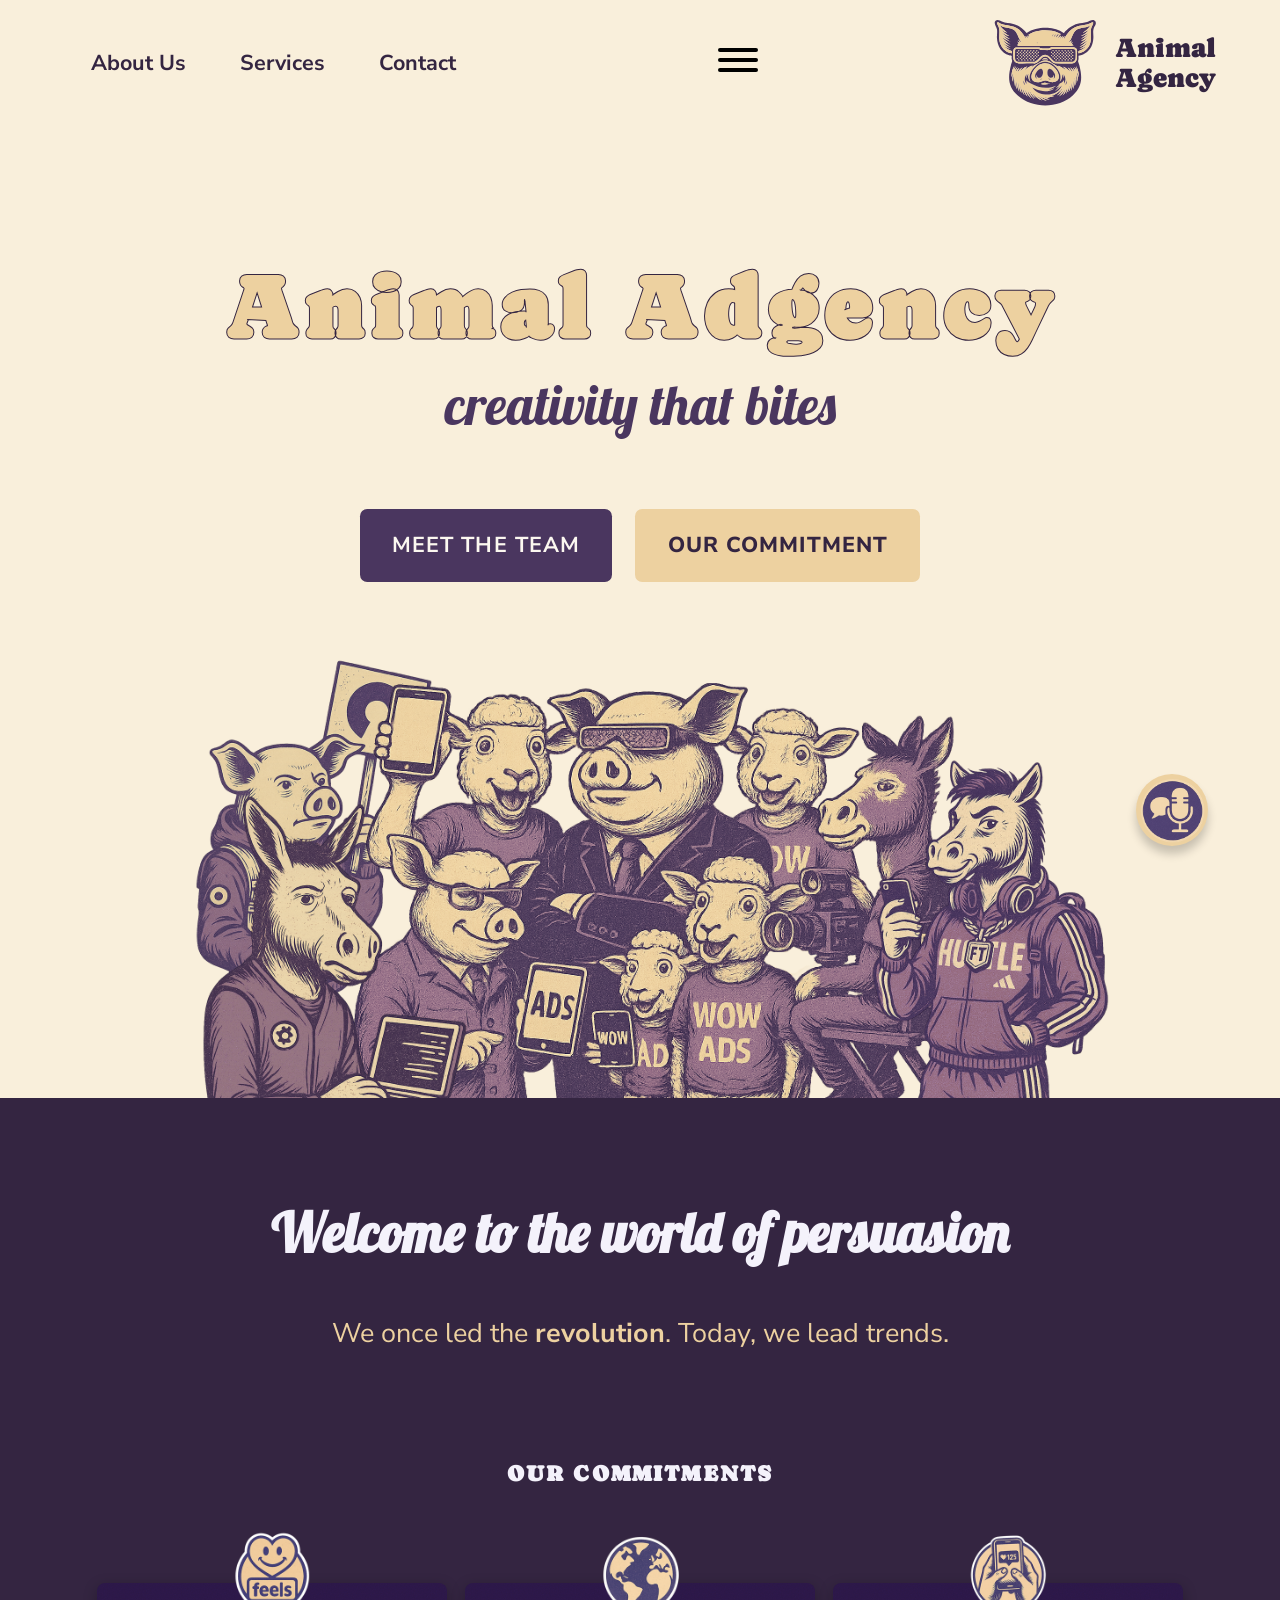
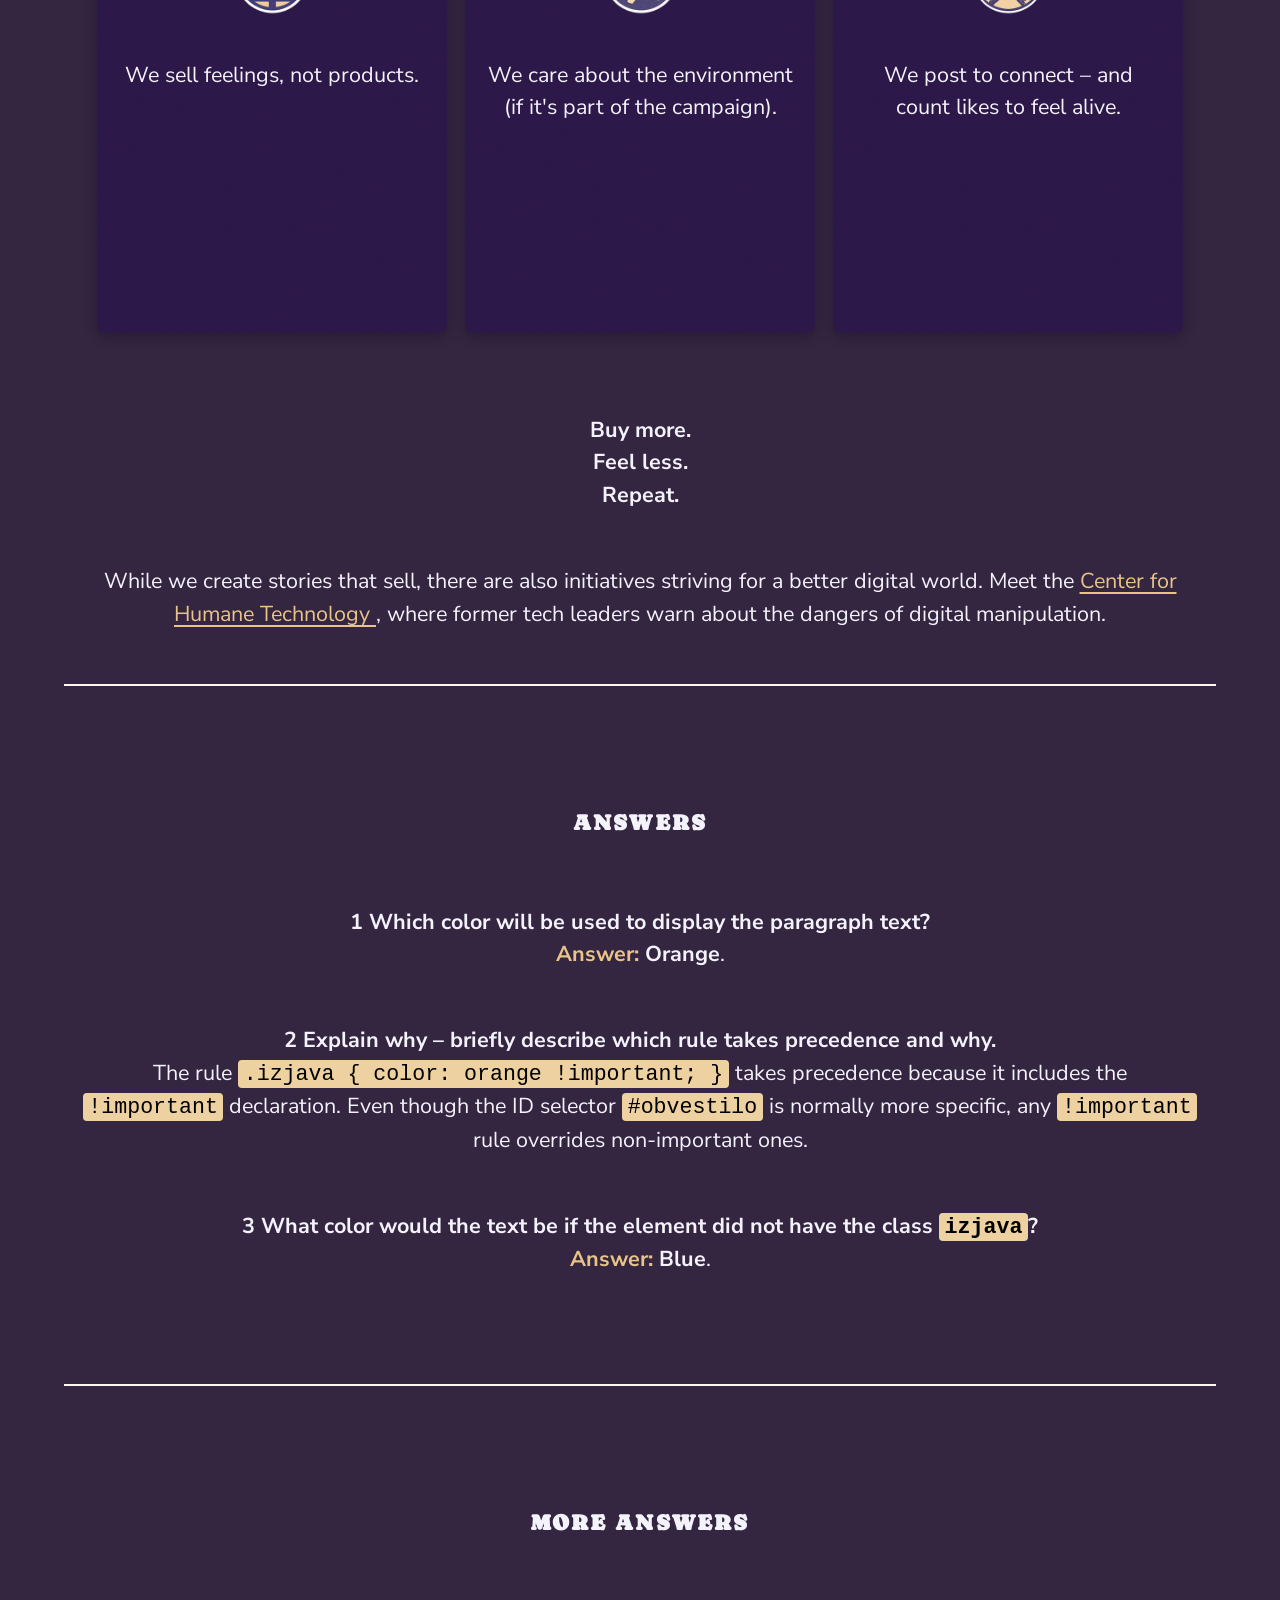
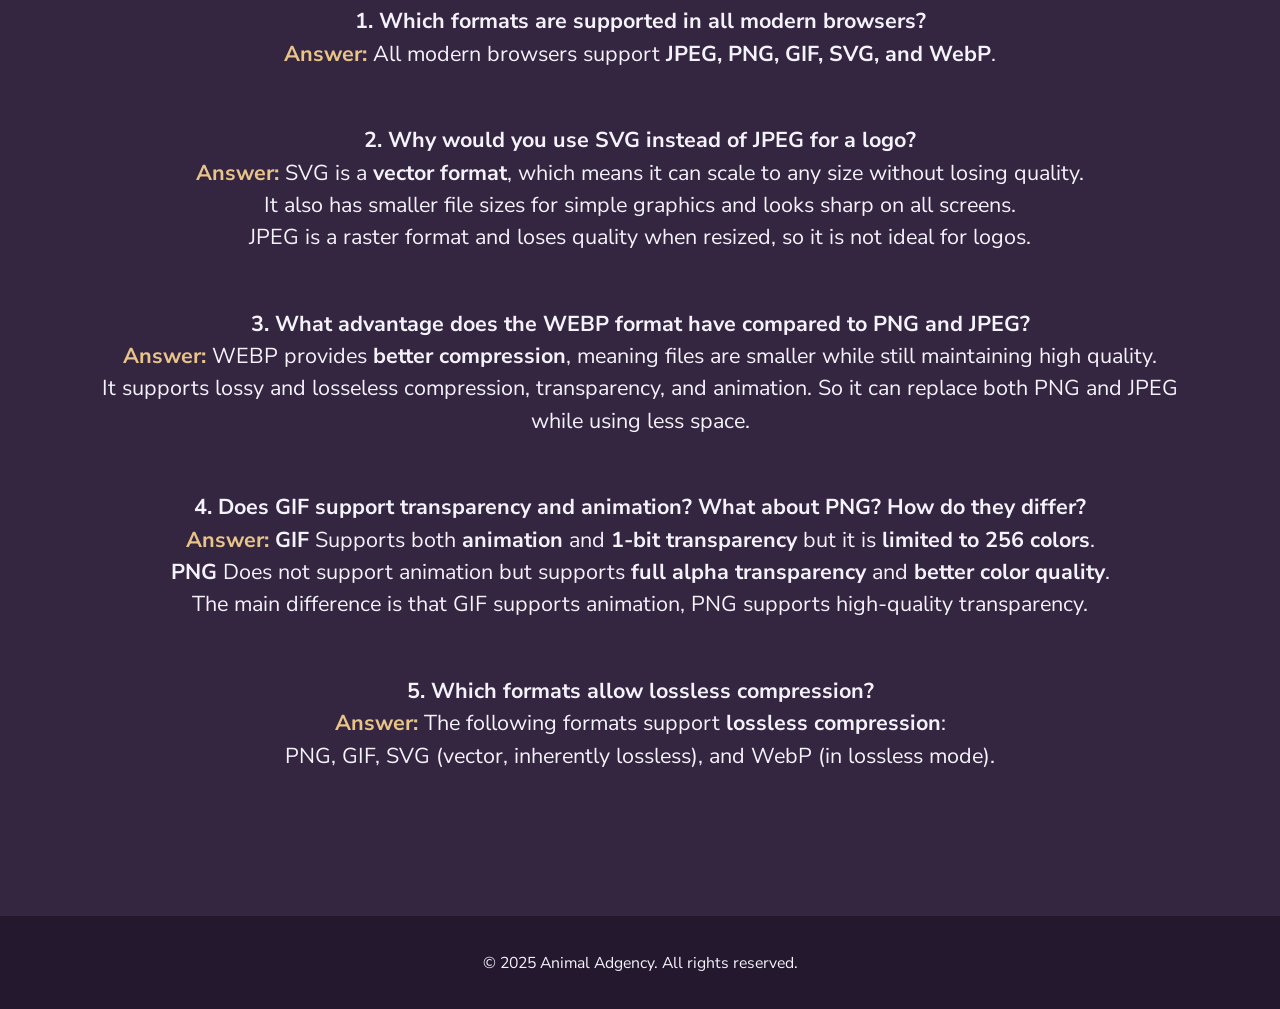
==== commit ede05561: "ej39" ====
--- a/index.html
+++ b/index.html
@@ -27,6 +27,7 @@
 
   <!-- Main CSS -->
   <link rel="stylesheet" href="css/main.css">
+  <link rel="stylesheet" href="css/hamburgers.min.css">
 
   <!-- Favicons -->
   <link rel="shortcut icon" type="image/x-icon" href="icons/favicon.ico">
@@ -120,6 +121,12 @@
         </span>
       </a>
 
+      <button class="hamburger hamburger--collapse" type="button">
+        <span class="hamburger-box">
+          <span class="hamburger-inner"></span>
+        </span>
+      </button>
+
       <nav>
         <ul class="nav-list">
           <li><a href="#"><b>About Us</b></a></li>
--- a/css/main.css
+++ b/css/main.css
@@ -371,7 +371,7 @@
 }
 
 .logo:hover svg {
-  transform: rotate(15deg); 
+  transform: rotate(15deg);
 }
 
 .logo:hover #happy {
@@ -381,6 +381,7 @@
 .logo:hover #angry {
   opacity: 1;
 }
+
 .logo span {
   line-height: 1.1;
 }
@@ -445,7 +446,7 @@
   align-items: center;
   padding: 0 2.5rem 0 1.5rem;
   border-radius: 2rem 0 0 2rem;
- 
+
   margin-right: -3.5rem;
   opacity: 0;
   transform: translateX(20px);
@@ -460,6 +461,19 @@
   margin-right: -1.5rem;
 }
 
+/* =======================
+   NAVIGATION BUTTON
+======================= */
+
+.hamburger {
+  order: 1;
+  display: inline-block;
+}
+
+.logo {
+    order: 2;
+  }
+
 
 /* =======================
    FOOTER
@@ -506,7 +520,7 @@
     flex-basis: calc((100% - 2rem) / 3);
     aspect-ratio: 1 / 1;
   }
-  
+
   .site-header .container {
     display: flex;
     justify-content: space-between;
@@ -551,4 +565,81 @@
   #hero-section p {
     font-size: 3rem;
   }
+}
+
+/* =======================
+   NAVEGACIÓN RESPONSIVA (EJERCICIO 39)
+======================= */
+
+/* A. Estilos para pantallas pequeñas (Móviles y Tablets hasta 1023px) */
+@media (max-width: 1023px) {
+  .site-header .container {
+    display: flex;
+    flex-wrap: wrap;             /* Permite que el nav salte a la siguiente línea */
+    justify-content: space-between; /* Hamburguesa a un lado, logo al otro */
+    align-items: center;
+  }
+
+  /* El botón hamburguesa se queda arriba */
+  .hamburger {
+    order: 1;
+    display: inline-block;
+  }
+
+  /* El logo se queda arriba a la derecha */
+  .logo {
+    order: 2;
+  }
+
+  /* El menú (nav) ocupa todo el ancho en la fila de abajo */
+  nav {
+    flex-basis: 100%;            /* Fuerza el ancho completo */
+    order: 3;                    /* Se posiciona debajo del logo y botón */
+    margin-top: 1.5rem;
+  }
+
+  .nav-list {
+    flex-direction: column;      /* Lista en vertical */
+    gap: 0;
+    background-color: var(--beige200);
+    border-radius: 8px;
+    padding: 1rem 0;
+  }
+
+  .nav-list li {
+    text-align: center;
+    border-bottom: 1px solid rgba(0,0,0,0.05);
+  }
+
+  .nav-list li:last-child {
+    border-bottom: none;
+  }
+
+  .nav-list a {
+    display: block;
+    padding: 1rem;
+    color: var(--viola600);
+    text-decoration: none;
+  }
+}
+
+/* B. Estilos para pantallas grandes (Escritorio desde 1024px) */
+@media (min-width: 1024px) {
+  /* Ocultamos el botón hamburguesa en escritorio */
+  .hamburger {
+    display: none;
+  }
+
+  /* Aseguramos que el contenedor del header vuelva a su diseño original */
+  .site-header .container {
+    flex-wrap: nowrap;
+  }
+
+  nav {
+    flex-basis: auto;
+  }
+
+  .nav-list {
+    flex-direction: row; /* Lista en horizontal */
+  }
 }
--- a/css/hamburgers.min.css
+++ b/css/hamburgers.min.css
@@ -0,0 +1,7 @@
+/*!
+ * Hamburgers
+ * @description Tasty CSS-animated hamburgers
+ * @author Jonathan Suh @jonsuh
+ * @site https://jonsuh.com/hamburgers
+ * @link https://github.com/jonsuh/hamburgers
+ */.hamburger{font:inherit;display:inline-block;overflow:visible;margin:0;padding:15px;cursor:pointer;transition-timing-function:linear;transition-duration:.15s;transition-property:opacity,filter;text-transform:none;color:inherit;border:0;background-color:transparent}.hamburger.is-active:hover,.hamburger:hover{opacity:.7}.hamburger.is-active .hamburger-inner,.hamburger.is-active .hamburger-inner:after,.hamburger.is-active .hamburger-inner:before{background-color:#000}.hamburger-box{position:relative;display:inline-block;width:40px;height:24px}.hamburger-inner{top:50%;display:block;margin-top:-2px}.hamburger-inner,.hamburger-inner:after,.hamburger-inner:before{position:absolute;width:40px;height:4px;transition-timing-function:ease;transition-duration:.15s;transition-property:transform;border-radius:4px;background-color:#000}.hamburger-inner:after,.hamburger-inner:before{display:block;content:""}.hamburger-inner:before{top:-10px}.hamburger-inner:after{bottom:-10px}.hamburger--3dx .hamburger-box{perspective:80px}.hamburger--3dx .hamburger-inner{transition:transform .15s cubic-bezier(.645,.045,.355,1),background-color 0s cubic-bezier(.645,.045,.355,1) .1s}.hamburger--3dx .hamburger-inner:after,.hamburger--3dx .hamburger-inner:before{transition:transform 0s cubic-bezier(.645,.045,.355,1) .1s}.hamburger--3dx.is-active .hamburger-inner{transform:rotateY(180deg);background-color:transparent!important}.hamburger--3dx.is-active .hamburger-inner:before{transform:translate3d(0,10px,0) rotate(45deg)}.hamburger--3dx.is-active .hamburger-inner:after{transform:translate3d(0,-10px,0) rotate(-45deg)}.hamburger--3dx-r .hamburger-box{perspective:80px}.hamburger--3dx-r .hamburger-inner{transition:transform .15s cubic-bezier(.645,.045,.355,1),background-color 0s cubic-bezier(.645,.045,.355,1) .1s}.hamburger--3dx-r .hamburger-inner:after,.hamburger--3dx-r .hamburger-inner:before{transition:transform 0s cubic-bezier(.645,.045,.355,1) .1s}.hamburger--3dx-r.is-active .hamburger-inner{transform:rotateY(-180deg);background-color:transparent!important}.hamburger--3dx-r.is-active .hamburger-inner:before{transform:translate3d(0,10px,0) rotate(45deg)}.hamburger--3dx-r.is-active .hamburger-inner:after{transform:translate3d(0,-10px,0) rotate(-45deg)}.hamburger--3dy .hamburger-box{perspective:80px}.hamburger--3dy .hamburger-inner{transition:transform .15s cubic-bezier(.645,.045,.355,1),background-color 0s cubic-bezier(.645,.045,.355,1) .1s}.hamburger--3dy .hamburger-inner:after,.hamburger--3dy .hamburger-inner:before{transition:transform 0s cubic-bezier(.645,.045,.355,1) .1s}.hamburger--3dy.is-active .hamburger-inner{transform:rotateX(-180deg);background-color:transparent!important}.hamburger--3dy.is-active .hamburger-inner:before{transform:translate3d(0,10px,0) rotate(45deg)}.hamburger--3dy.is-active .hamburger-inner:after{transform:translate3d(0,-10px,0) rotate(-45deg)}.hamburger--3dy-r .hamburger-box{perspective:80px}.hamburger--3dy-r .hamburger-inner{transition:transform .15s cubic-bezier(.645,.045,.355,1),background-color 0s cubic-bezier(.645,.045,.355,1) .1s}.hamburger--3dy-r .hamburger-inner:after,.hamburger--3dy-r .hamburger-inner:before{transition:transform 0s cubic-bezier(.645,.045,.355,1) .1s}.hamburger--3dy-r.is-active .hamburger-inner{transform:rotateX(180deg);background-color:transparent!important}.hamburger--3dy-r.is-active .hamburger-inner:before{transform:translate3d(0,10px,0) rotate(45deg)}.hamburger--3dy-r.is-active .hamburger-inner:after{transform:translate3d(0,-10px,0) rotate(-45deg)}.hamburger--3dxy .hamburger-box{perspective:80px}.hamburger--3dxy .hamburger-inner{transition:transform .15s cubic-bezier(.645,.045,.355,1),background-color 0s cubic-bezier(.645,.045,.355,1) .1s}.hamburger--3dxy .hamburger-inner:after,.hamburger--3dxy .hamburger-inner:before{transition:transform 0s cubic-bezier(.645,.045,.355,1) .1s}.hamburger--3dxy.is-active .hamburger-inner{transform:rotateX(180deg) rotateY(180deg);background-color:transparent!important}.hamburger--3dxy.is-active .hamburger-inner:before{transform:translate3d(0,10px,0) rotate(45deg)}.hamburger--3dxy.is-active .hamburger-inner:after{transform:translate3d(0,-10px,0) rotate(-45deg)}.hamburger--3dxy-r .hamburger-box{perspective:80px}.hamburger--3dxy-r .hamburger-inner{transition:transform .15s cubic-bezier(.645,.045,.355,1),background-color 0s cubic-bezier(.645,.045,.355,1) .1s}.hamburger--3dxy-r .hamburger-inner:after,.hamburger--3dxy-r .hamburger-inner:before{transition:transform 0s cubic-bezier(.645,.045,.355,1) .1s}.hamburger--3dxy-r.is-active .hamburger-inner{transform:rotateX(180deg) rotateY(180deg) rotate(-180deg);background-color:transparent!important}.hamburger--3dxy-r.is-active .hamburger-inner:before{transform:translate3d(0,10px,0) rotate(45deg)}.hamburger--3dxy-r.is-active .hamburger-inner:after{transform:translate3d(0,-10px,0) rotate(-45deg)}.hamburger--arrow.is-active .hamburger-inner:before{transform:translate3d(-8px,0,0) rotate(-45deg) scaleX(.7)}.hamburger--arrow.is-active .hamburger-inner:after{transform:translate3d(-8px,0,0) rotate(45deg) scaleX(.7)}.hamburger--arrow-r.is-active .hamburger-inner:before{transform:translate3d(8px,0,0) rotate(45deg) scaleX(.7)}.hamburger--arrow-r.is-active .hamburger-inner:after{transform:translate3d(8px,0,0) rotate(-45deg) scaleX(.7)}.hamburger--arrowalt .hamburger-inner:before{transition:top .1s ease .1s,transform .1s cubic-bezier(.165,.84,.44,1)}.hamburger--arrowalt .hamburger-inner:after{transition:bottom .1s ease .1s,transform .1s cubic-bezier(.165,.84,.44,1)}.hamburger--arrowalt.is-active .hamburger-inner:before{top:0;transition:top .1s ease,transform .1s cubic-bezier(.895,.03,.685,.22) .1s;transform:translate3d(-8px,-10px,0) rotate(-45deg) scaleX(.7)}.hamburger--arrowalt.is-active .hamburger-inner:after{bottom:0;transition:bottom .1s ease,transform .1s cubic-bezier(.895,.03,.685,.22) .1s;transform:translate3d(-8px,10px,0) rotate(45deg) scaleX(.7)}.hamburger--arrowalt-r .hamburger-inner:before{transition:top .1s ease .1s,transform .1s cubic-bezier(.165,.84,.44,1)}.hamburger--arrowalt-r .hamburger-inner:after{transition:bottom .1s ease .1s,transform .1s cubic-bezier(.165,.84,.44,1)}.hamburger--arrowalt-r.is-active .hamburger-inner:before{top:0;transition:top .1s ease,transform .1s cubic-bezier(.895,.03,.685,.22) .1s;transform:translate3d(8px,-10px,0) rotate(45deg) scaleX(.7)}.hamburger--arrowalt-r.is-active .hamburger-inner:after{bottom:0;transition:bottom .1s ease,transform .1s cubic-bezier(.895,.03,.685,.22) .1s;transform:translate3d(8px,10px,0) rotate(-45deg) scaleX(.7)}.hamburger--arrowturn.is-active .hamburger-inner{transform:rotate(-180deg)}.hamburger--arrowturn.is-active .hamburger-inner:before{transform:translate3d(8px,0,0) rotate(45deg) scaleX(.7)}.hamburger--arrowturn.is-active .hamburger-inner:after{transform:translate3d(8px,0,0) rotate(-45deg) scaleX(.7)}.hamburger--arrowturn-r.is-active .hamburger-inner{transform:rotate(-180deg)}.hamburger--arrowturn-r.is-active .hamburger-inner:before{transform:translate3d(-8px,0,0) rotate(-45deg) scaleX(.7)}.hamburger--arrowturn-r.is-active .hamburger-inner:after{transform:translate3d(-8px,0,0) rotate(45deg) scaleX(.7)}.hamburger--boring .hamburger-inner,.hamburger--boring .hamburger-inner:after,.hamburger--boring .hamburger-inner:before{transition-property:none}.hamburger--boring.is-active .hamburger-inner{transform:rotate(45deg)}.hamburger--boring.is-active .hamburger-inner:before{top:0;opacity:0}.hamburger--boring.is-active .hamburger-inner:after{bottom:0;transform:rotate(-90deg)}.hamburger--collapse .hamburger-inner{top:auto;bottom:0;transition-delay:.13s;transition-timing-function:cubic-bezier(.55,.055,.675,.19);transition-duration:.13s}.hamburger--collapse .hamburger-inner:after{top:-20px;transition:top .2s cubic-bezier(.33333,.66667,.66667,1) .2s,opacity .1s linear}.hamburger--collapse .hamburger-inner:before{transition:top .12s cubic-bezier(.33333,.66667,.66667,1) .2s,transform .13s cubic-bezier(.55,.055,.675,.19)}.hamburger--collapse.is-active .hamburger-inner{transition-delay:.22s;transition-timing-function:cubic-bezier(.215,.61,.355,1);transform:translate3d(0,-10px,0) rotate(-45deg)}.hamburger--collapse.is-active .hamburger-inner:after{top:0;transition:top .2s cubic-bezier(.33333,0,.66667,.33333),opacity .1s linear .22s;opacity:0}.hamburger--collapse.is-active .hamburger-inner:before{top:0;transition:top .1s cubic-bezier(.33333,0,.66667,.33333) .16s,transform .13s cubic-bezier(.215,.61,.355,1) .25s;transform:rotate(-90deg)}.hamburger--collapse-r .hamburger-inner{top:auto;bottom:0;transition-delay:.13s;transition-timing-function:cubic-bezier(.55,.055,.675,.19);transition-duration:.13s}.hamburger--collapse-r .hamburger-inner:after{top:-20px;transition:top .2s cubic-bezier(.33333,.66667,.66667,1) .2s,opacity .1s linear}.hamburger--collapse-r .hamburger-inner:before{transition:top .12s cubic-bezier(.33333,.66667,.66667,1) .2s,transform .13s cubic-bezier(.55,.055,.675,.19)}.hamburger--collapse-r.is-active .hamburger-inner{transition-delay:.22s;transition-timing-function:cubic-bezier(.215,.61,.355,1);transform:translate3d(0,-10px,0) rotate(45deg)}.hamburger--collapse-r.is-active .hamburger-inner:after{top:0;transition:top .2s cubic-bezier(.33333,0,.66667,.33333),opacity .1s linear .22s;opacity:0}.hamburger--collapse-r.is-active .hamburger-inner:before{top:0;transition:top .1s cubic-bezier(.33333,0,.66667,.33333) .16s,transform .13s cubic-bezier(.215,.61,.355,1) .25s;transform:rotate(90deg)}.hamburger--elastic .hamburger-inner{top:2px;transition-timing-function:cubic-bezier(.68,-.55,.265,1.55);transition-duration:.275s}.hamburger--elastic .hamburger-inner:before{top:10px;transition:opacity .125s ease .275s}.hamburger--elastic .hamburger-inner:after{top:20px;transition:transform .275s cubic-bezier(.68,-.55,.265,1.55)}.hamburger--elastic.is-active .hamburger-inner{transition-delay:75ms;transform:translate3d(0,10px,0) rotate(135deg)}.hamburger--elastic.is-active .hamburger-inner:before{transition-delay:0s;opacity:0}.hamburger--elastic.is-active .hamburger-inner:after{transition-delay:75ms;transform:translate3d(0,-20px,0) rotate(-270deg)}.hamburger--elastic-r .hamburger-inner{top:2px;transition-timing-function:cubic-bezier(.68,-.55,.265,1.55);transition-duration:.275s}.hamburger--elastic-r .hamburger-inner:before{top:10px;transition:opacity .125s ease .275s}.hamburger--elastic-r .hamburger-inner:after{top:20px;transition:transform .275s cubic-bezier(.68,-.55,.265,1.55)}.hamburger--elastic-r.is-active .hamburger-inner{transition-delay:75ms;transform:translate3d(0,10px,0) rotate(-135deg)}.hamburger--elastic-r.is-active .hamburger-inner:before{transition-delay:0s;opacity:0}.hamburger--elastic-r.is-active .hamburger-inner:after{transition-delay:75ms;transform:translate3d(0,-20px,0) rotate(270deg)}.hamburger--emphatic{overflow:hidden}.hamburger--emphatic .hamburger-inner{transition:background-color .125s ease-in .175s}.hamburger--emphatic .hamburger-inner:before{left:0;transition:transform .125s cubic-bezier(.6,.04,.98,.335),top .05s linear .125s,left .125s ease-in .175s}.hamburger--emphatic .hamburger-inner:after{top:10px;right:0;transition:transform .125s cubic-bezier(.6,.04,.98,.335),top .05s linear .125s,right .125s ease-in .175s}.hamburger--emphatic.is-active .hamburger-inner{transition-delay:0s;transition-timing-function:ease-out;background-color:transparent!important}.hamburger--emphatic.is-active .hamburger-inner:before{top:-80px;left:-80px;transition:left .125s ease-out,top .05s linear .125s,transform .125s cubic-bezier(.075,.82,.165,1) .175s;transform:translate3d(80px,80px,0) rotate(45deg)}.hamburger--emphatic.is-active .hamburger-inner:after{top:-80px;right:-80px;transition:right .125s ease-out,top .05s linear .125s,transform .125s cubic-bezier(.075,.82,.165,1) .175s;transform:translate3d(-80px,80px,0) rotate(-45deg)}.hamburger--emphatic-r{overflow:hidden}.hamburger--emphatic-r .hamburger-inner{transition:background-color .125s ease-in .175s}.hamburger--emphatic-r .hamburger-inner:before{left:0;transition:transform .125s cubic-bezier(.6,.04,.98,.335),top .05s linear .125s,left .125s ease-in .175s}.hamburger--emphatic-r .hamburger-inner:after{top:10px;right:0;transition:transform .125s cubic-bezier(.6,.04,.98,.335),top .05s linear .125s,right .125s ease-in .175s}.hamburger--emphatic-r.is-active .hamburger-inner{transition-delay:0s;transition-timing-function:ease-out;background-color:transparent!important}.hamburger--emphatic-r.is-active .hamburger-inner:before{top:80px;left:-80px;transition:left .125s ease-out,top .05s linear .125s,transform .125s cubic-bezier(.075,.82,.165,1) .175s;transform:translate3d(80px,-80px,0) rotate(-45deg)}.hamburger--emphatic-r.is-active .hamburger-inner:after{top:80px;right:-80px;transition:right .125s ease-out,top .05s linear .125s,transform .125s cubic-bezier(.075,.82,.165,1) .175s;transform:translate3d(-80px,-80px,0) rotate(45deg)}.hamburger--minus .hamburger-inner:after,.hamburger--minus .hamburger-inner:before{transition:bottom .08s ease-out 0s,top .08s ease-out 0s,opacity 0s linear}.hamburger--minus.is-active .hamburger-inner:after,.hamburger--minus.is-active .hamburger-inner:before{transition:bottom .08s ease-out,top .08s ease-out,opacity 0s linear .08s;opacity:0}.hamburger--minus.is-active .hamburger-inner:before{top:0}.hamburger--minus.is-active .hamburger-inner:after{bottom:0}.hamburger--slider .hamburger-inner{top:2px}.hamburger--slider .hamburger-inner:before{top:10px;transition-timing-function:ease;transition-duration:.15s;transition-property:transform,opacity}.hamburger--slider .hamburger-inner:after{top:20px}.hamburger--slider.is-active .hamburger-inner{transform:translate3d(0,10px,0) rotate(45deg)}.hamburger--slider.is-active .hamburger-inner:before{transform:rotate(-45deg) translate3d(-5.71429px,-6px,0);opacity:0}.hamburger--slider.is-active .hamburger-inner:after{transform:translate3d(0,-20px,0) rotate(-90deg)}.hamburger--slider-r .hamburger-inner{top:2px}.hamburger--slider-r .hamburger-inner:before{top:10px;transition-timing-function:ease;transition-duration:.15s;transition-property:transform,opacity}.hamburger--slider-r .hamburger-inner:after{top:20px}.hamburger--slider-r.is-active .hamburger-inner{transform:translate3d(0,10px,0) rotate(-45deg)}.hamburger--slider-r.is-active .hamburger-inner:before{transform:rotate(45deg) translate3d(5.71429px,-6px,0);opacity:0}.hamburger--slider-r.is-active .hamburger-inner:after{transform:translate3d(0,-20px,0) rotate(90deg)}.hamburger--spin .hamburger-inner{transition-timing-function:cubic-bezier(.55,.055,.675,.19);transition-duration:.22s}.hamburger--spin .hamburger-inner:before{transition:top .1s ease-in .25s,opacity .1s ease-in}.hamburger--spin .hamburger-inner:after{transition:bottom .1s ease-in .25s,transform .22s cubic-bezier(.55,.055,.675,.19)}.hamburger--spin.is-active .hamburger-inner{transition-delay:.12s;transition-timing-function:cubic-bezier(.215,.61,.355,1);transform:rotate(225deg)}.hamburger--spin.is-active .hamburger-inner:before{top:0;transition:top .1s ease-out,opacity .1s ease-out .12s;opacity:0}.hamburger--spin.is-active .hamburger-inner:after{bottom:0;transition:bottom .1s ease-out,transform .22s cubic-bezier(.215,.61,.355,1) .12s;transform:rotate(-90deg)}.hamburger--spin-r .hamburger-inner{transition-timing-function:cubic-bezier(.55,.055,.675,.19);transition-duration:.22s}.hamburger--spin-r .hamburger-inner:before{transition:top .1s ease-in .25s,opacity .1s ease-in}.hamburger--spin-r .hamburger-inner:after{transition:bottom .1s ease-in .25s,transform .22s cubic-bezier(.55,.055,.675,.19)}.hamburger--spin-r.is-active .hamburger-inner{transition-delay:.12s;transition-timing-function:cubic-bezier(.215,.61,.355,1);transform:rotate(-225deg)}.hamburger--spin-r.is-active .hamburger-inner:before{top:0;transition:top .1s ease-out,opacity .1s ease-out .12s;opacity:0}.hamburger--spin-r.is-active .hamburger-inner:after{bottom:0;transition:bottom .1s ease-out,transform .22s cubic-bezier(.215,.61,.355,1) .12s;transform:rotate(90deg)}.hamburger--spring .hamburger-inner{top:2px;transition:background-color 0s linear .13s}.hamburger--spring .hamburger-inner:before{top:10px;transition:top .1s cubic-bezier(.33333,.66667,.66667,1) .2s,transform .13s cubic-bezier(.55,.055,.675,.19)}.hamburger--spring .hamburger-inner:after{top:20px;transition:top .2s cubic-bezier(.33333,.66667,.66667,1) .2s,transform .13s cubic-bezier(.55,.055,.675,.19)}.hamburger--spring.is-active .hamburger-inner{transition-delay:.22s;background-color:transparent!important}.hamburger--spring.is-active .hamburger-inner:before{top:0;transition:top .1s cubic-bezier(.33333,0,.66667,.33333) .15s,transform .13s cubic-bezier(.215,.61,.355,1) .22s;transform:translate3d(0,10px,0) rotate(45deg)}.hamburger--spring.is-active .hamburger-inner:after{top:0;transition:top .2s cubic-bezier(.33333,0,.66667,.33333),transform .13s cubic-bezier(.215,.61,.355,1) .22s;transform:translate3d(0,10px,0) rotate(-45deg)}.hamburger--spring-r .hamburger-inner{top:auto;bottom:0;transition-delay:0s;transition-timing-function:cubic-bezier(.55,.055,.675,.19);transition-duration:.13s}.hamburger--spring-r .hamburger-inner:after{top:-20px;transition:top .2s cubic-bezier(.33333,.66667,.66667,1) .2s,opacity 0s linear}.hamburger--spring-r .hamburger-inner:before{transition:top .1s cubic-bezier(.33333,.66667,.66667,1) .2s,transform .13s cubic-bezier(.55,.055,.675,.19)}.hamburger--spring-r.is-active .hamburger-inner{transition-delay:.22s;transition-timing-function:cubic-bezier(.215,.61,.355,1);transform:translate3d(0,-10px,0) rotate(-45deg)}.hamburger--spring-r.is-active .hamburger-inner:after{top:0;transition:top .2s cubic-bezier(.33333,0,.66667,.33333),opacity 0s linear .22s;opacity:0}.hamburger--spring-r.is-active .hamburger-inner:before{top:0;transition:top .1s cubic-bezier(.33333,0,.66667,.33333) .15s,transform .13s cubic-bezier(.215,.61,.355,1) .22s;transform:rotate(90deg)}.hamburger--stand .hamburger-inner{transition:transform 75ms cubic-bezier(.55,.055,.675,.19) .15s,background-color 0s linear 75ms}.hamburger--stand .hamburger-inner:before{transition:top 75ms ease-in 75ms,transform 75ms cubic-bezier(.55,.055,.675,.19) 0s}.hamburger--stand .hamburger-inner:after{transition:bottom 75ms ease-in 75ms,transform 75ms cubic-bezier(.55,.055,.675,.19) 0s}.hamburger--stand.is-active .hamburger-inner{transition:transform 75ms cubic-bezier(.215,.61,.355,1) 0s,background-color 0s linear .15s;transform:rotate(90deg);background-color:transparent!important}.hamburger--stand.is-active .hamburger-inner:before{top:0;transition:top 75ms ease-out .1s,transform 75ms cubic-bezier(.215,.61,.355,1) .15s;transform:rotate(-45deg)}.hamburger--stand.is-active .hamburger-inner:after{bottom:0;transition:bottom 75ms ease-out .1s,transform 75ms cubic-bezier(.215,.61,.355,1) .15s;transform:rotate(45deg)}.hamburger--stand-r .hamburger-inner{transition:transform 75ms cubic-bezier(.55,.055,.675,.19) .15s,background-color 0s linear 75ms}.hamburger--stand-r .hamburger-inner:before{transition:top 75ms ease-in 75ms,transform 75ms cubic-bezier(.55,.055,.675,.19) 0s}.hamburger--stand-r .hamburger-inner:after{transition:bottom 75ms ease-in 75ms,transform 75ms cubic-bezier(.55,.055,.675,.19) 0s}.hamburger--stand-r.is-active .hamburger-inner{transition:transform 75ms cubic-bezier(.215,.61,.355,1) 0s,background-color 0s linear .15s;transform:rotate(-90deg);background-color:transparent!important}.hamburger--stand-r.is-active .hamburger-inner:before{top:0;transition:top 75ms ease-out .1s,transform 75ms cubic-bezier(.215,.61,.355,1) .15s;transform:rotate(-45deg)}.hamburger--stand-r.is-active .hamburger-inner:after{bottom:0;transition:bottom 75ms ease-out .1s,transform 75ms cubic-bezier(.215,.61,.355,1) .15s;transform:rotate(45deg)}.hamburger--squeeze .hamburger-inner{transition-timing-function:cubic-bezier(.55,.055,.675,.19);transition-duration:75ms}.hamburger--squeeze .hamburger-inner:before{transition:top 75ms ease .12s,opacity 75ms ease}.hamburger--squeeze .hamburger-inner:after{transition:bottom 75ms ease .12s,transform 75ms cubic-bezier(.55,.055,.675,.19)}.hamburger--squeeze.is-active .hamburger-inner{transition-delay:.12s;transition-timing-function:cubic-bezier(.215,.61,.355,1);transform:rotate(45deg)}.hamburger--squeeze.is-active .hamburger-inner:before{top:0;transition:top 75ms ease,opacity 75ms ease .12s;opacity:0}.hamburger--squeeze.is-active .hamburger-inner:after{bottom:0;transition:bottom 75ms ease,transform 75ms cubic-bezier(.215,.61,.355,1) .12s;transform:rotate(-90deg)}.hamburger--vortex .hamburger-inner{transition-timing-function:cubic-bezier(.19,1,.22,1);transition-duration:.2s}.hamburger--vortex .hamburger-inner:after,.hamburger--vortex .hamburger-inner:before{transition-delay:.1s;transition-timing-function:linear;transition-duration:0s}.hamburger--vortex .hamburger-inner:before{transition-property:top,opacity}.hamburger--vortex .hamburger-inner:after{transition-property:bottom,transform}.hamburger--vortex.is-active .hamburger-inner{transition-timing-function:cubic-bezier(.19,1,.22,1);transform:rotate(765deg)}.hamburger--vortex.is-active .hamburger-inner:after,.hamburger--vortex.is-active .hamburger-inner:before{transition-delay:0s}.hamburger--vortex.is-active .hamburger-inner:before{top:0;opacity:0}.hamburger--vortex.is-active .hamburger-inner:after{bottom:0;transform:rotate(90deg)}.hamburger--vortex-r .hamburger-inner{transition-timing-function:cubic-bezier(.19,1,.22,1);transition-duration:.2s}.hamburger--vortex-r .hamburger-inner:after,.hamburger--vortex-r .hamburger-inner:before{transition-delay:.1s;transition-timing-function:linear;transition-duration:0s}.hamburger--vortex-r .hamburger-inner:before{transition-property:top,opacity}.hamburger--vortex-r .hamburger-inner:after{transition-property:bottom,transform}.hamburger--vortex-r.is-active .hamburger-inner{transition-timing-function:cubic-bezier(.19,1,.22,1);transform:rotate(-765deg)}.hamburger--vortex-r.is-active .hamburger-inner:after,.hamburger--vortex-r.is-active .hamburger-inner:before{transition-delay:0s}.hamburger--vortex-r.is-active .hamburger-inner:before{top:0;opacity:0}.hamburger--vortex-r.is-active .hamburger-inner:after{bottom:0;transform:rotate(-90deg)}
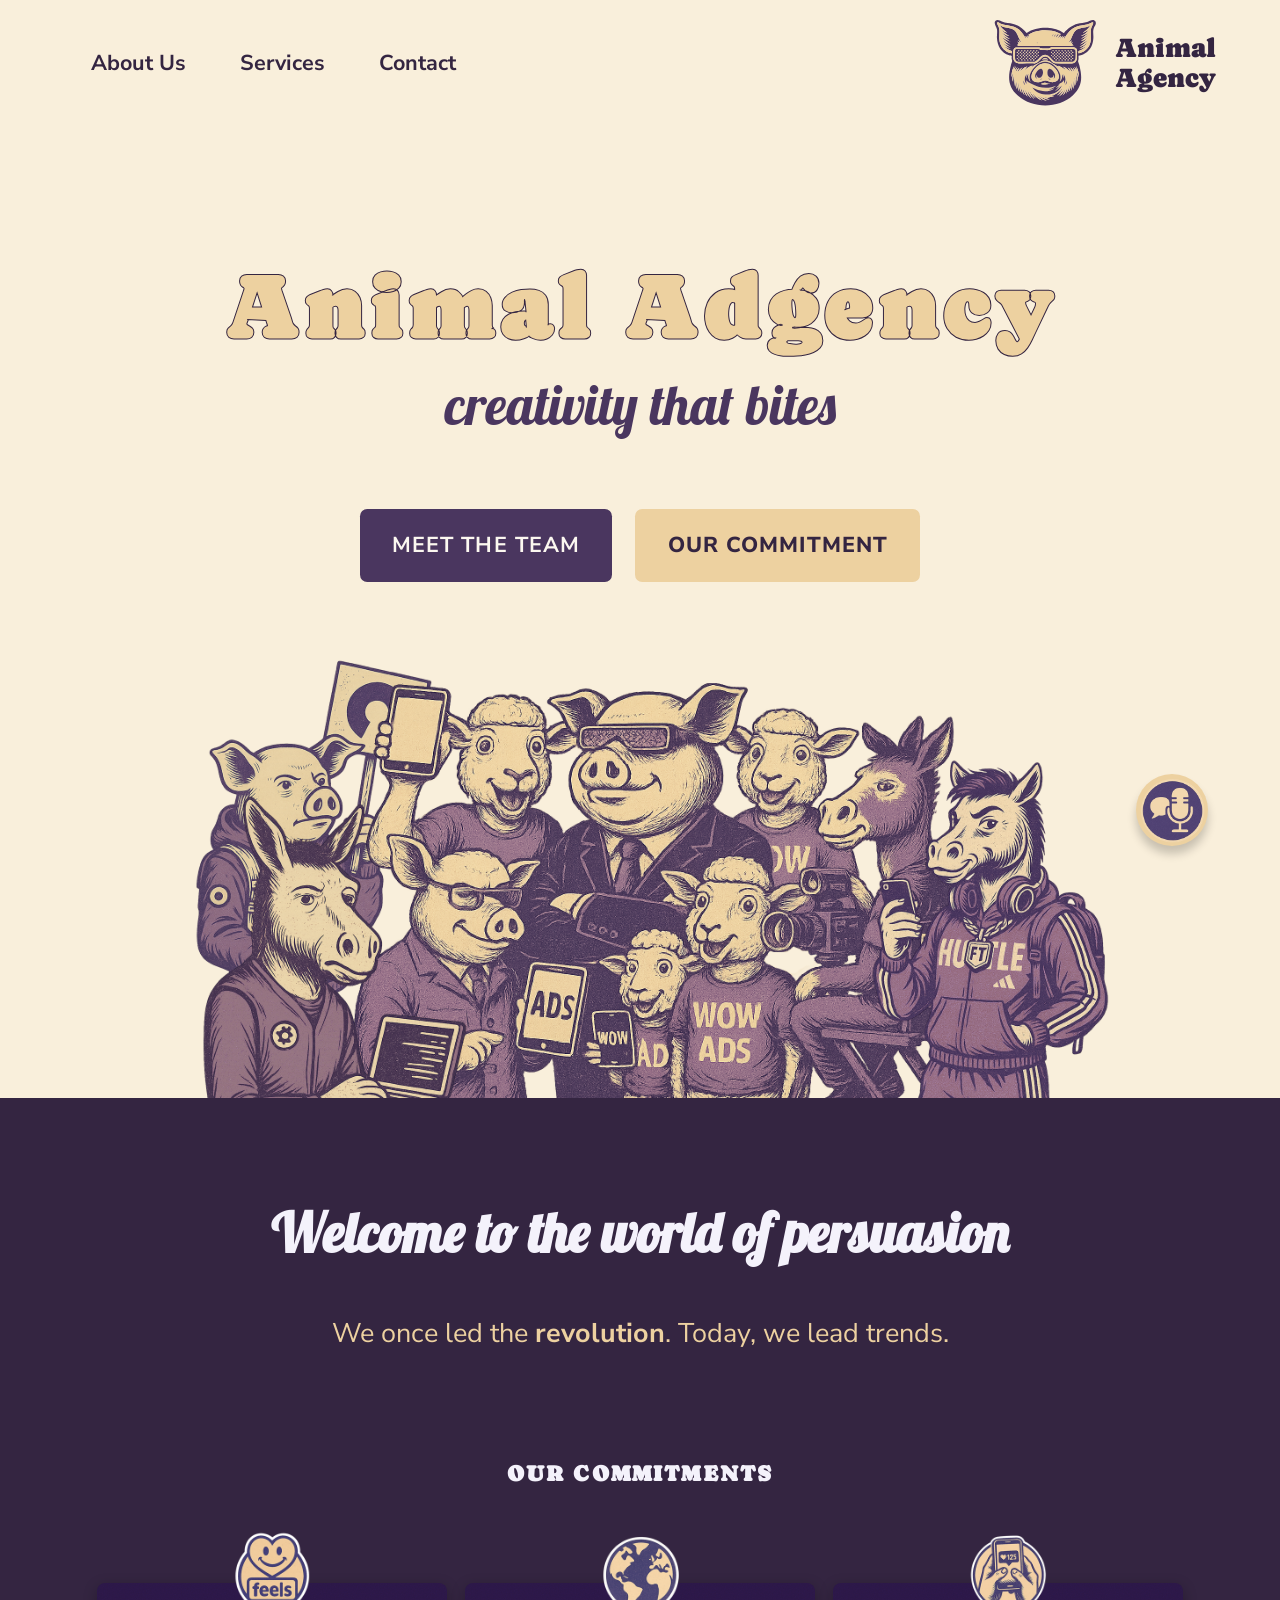
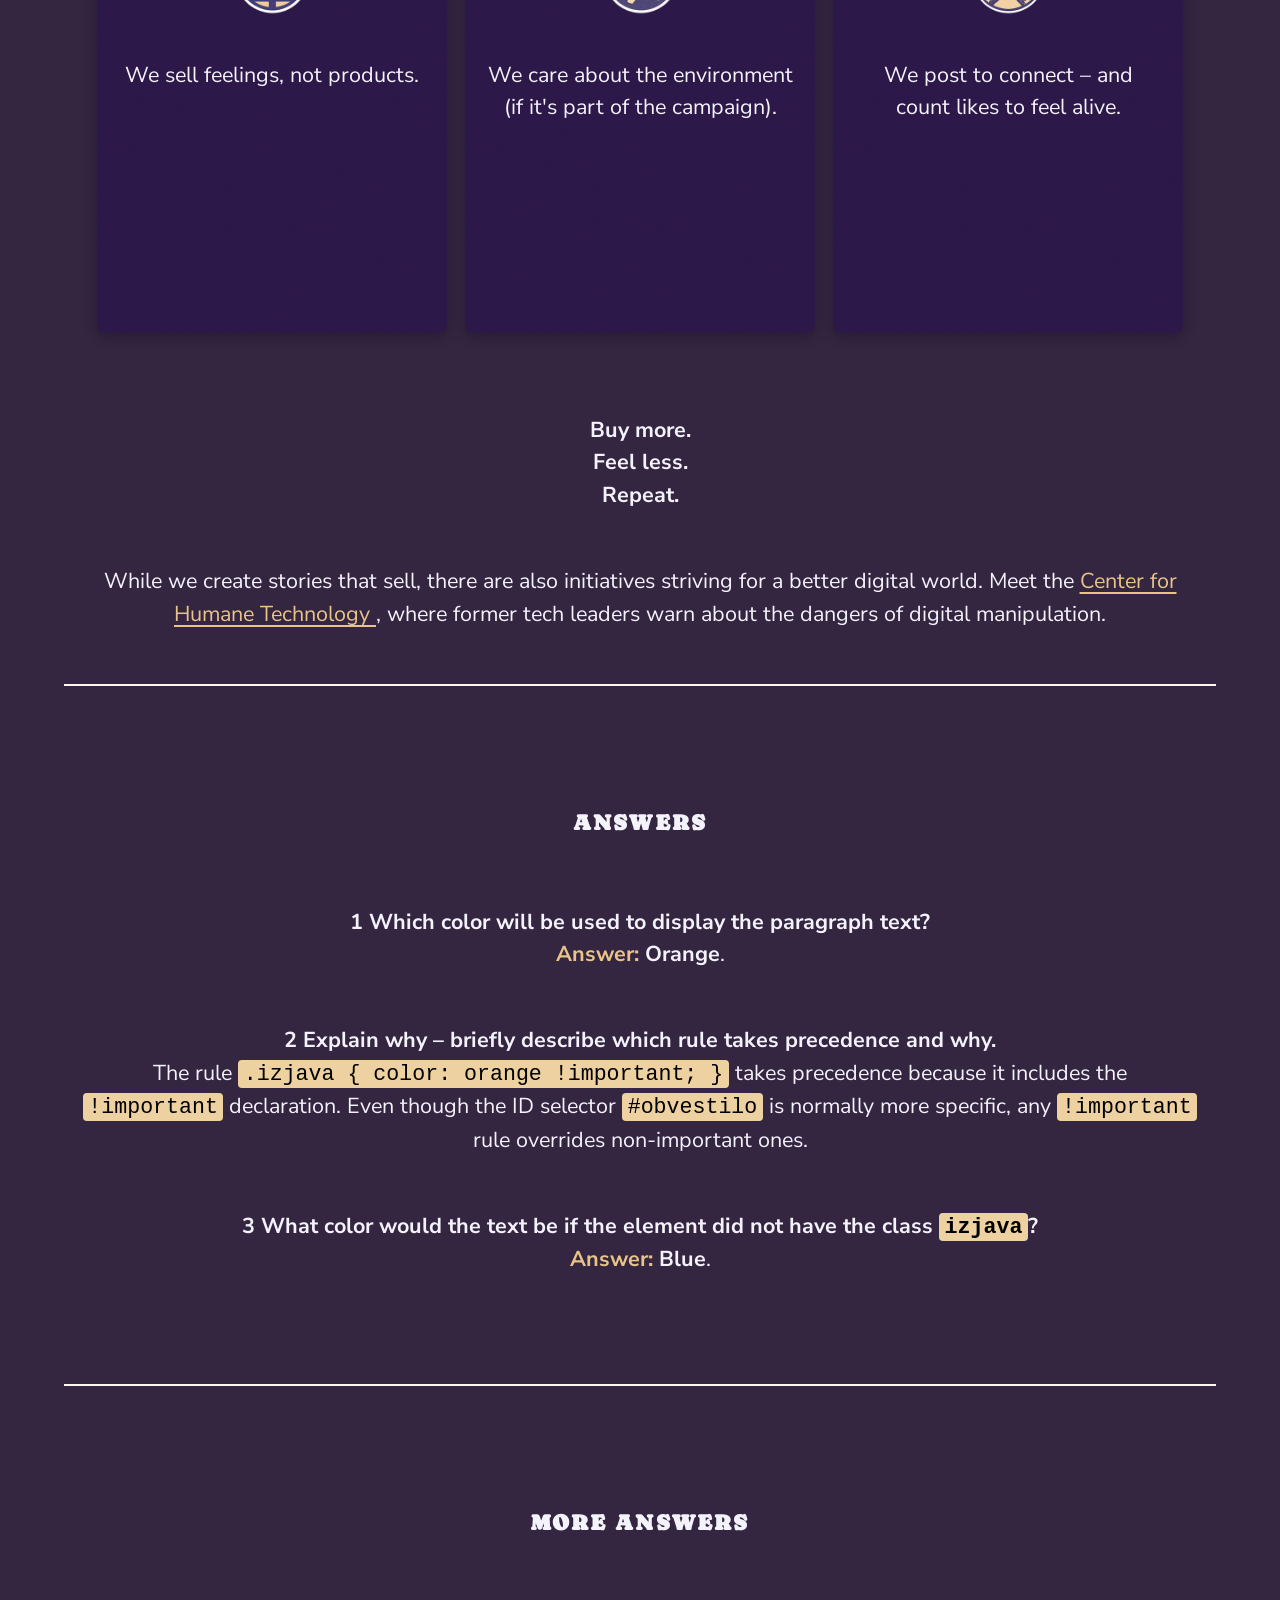
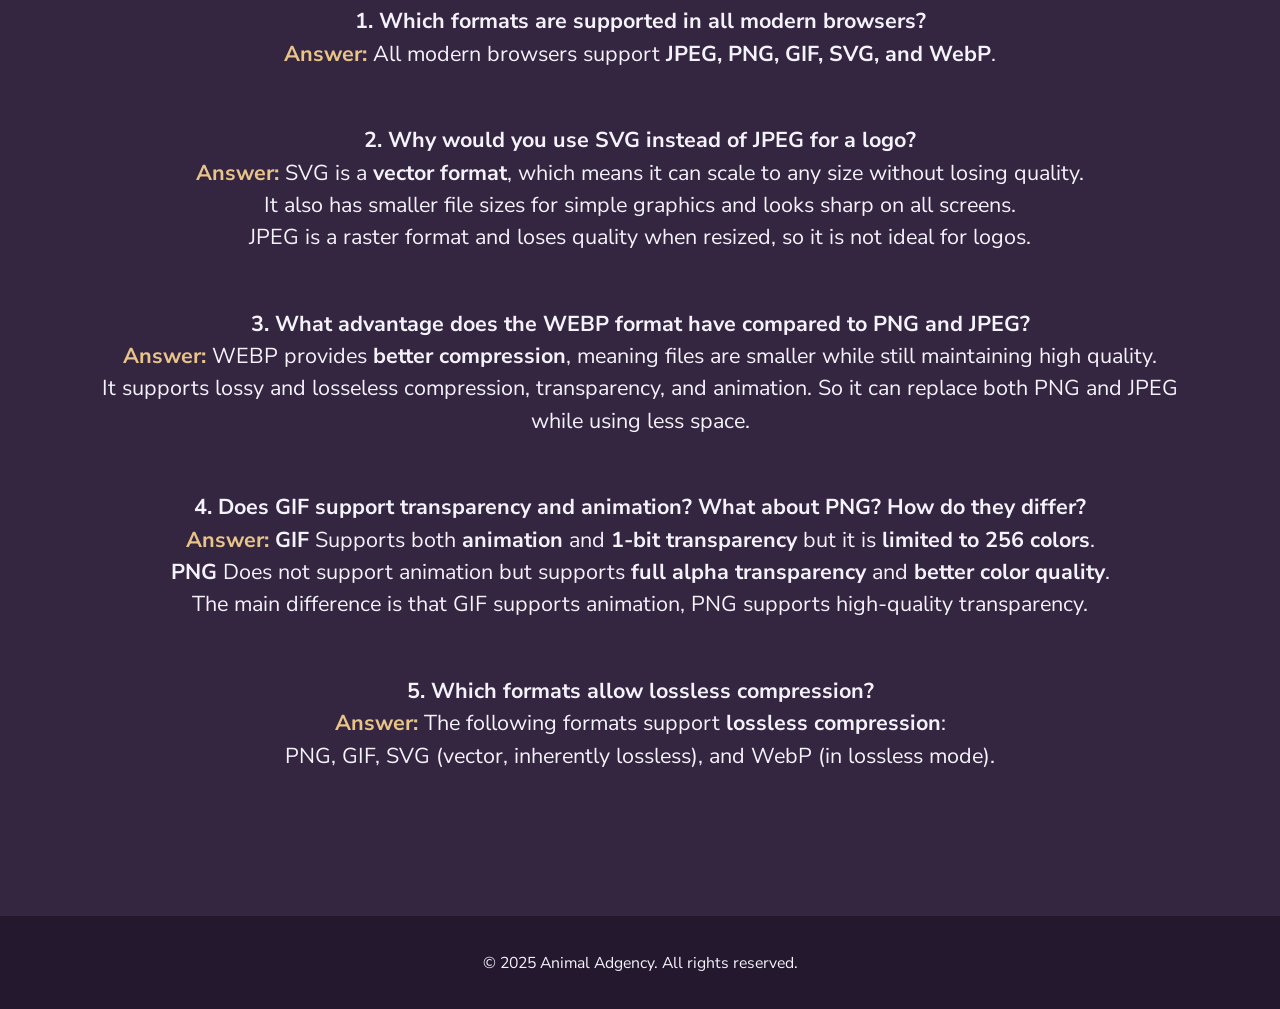
==== commit 0b691be0: "ej40" ====
--- a/index.html
+++ b/index.html
@@ -28,6 +28,9 @@
   <!-- Main CSS -->
   <link rel="stylesheet" href="css/main.css">
   <link rel="stylesheet" href="css/hamburgers.min.css">
+
+  <!-- JS -->
+  <script src="js/main.js" defer></script>
 
   <!-- Favicons -->
   <link rel="shortcut icon" type="image/x-icon" href="icons/favicon.ico">
--- a/css/main.css
+++ b/css/main.css
@@ -333,15 +333,12 @@
 .site-header .container {
   display: flex;
   align-items: center;
-  gap: 2rem;
+  gap: 1rem;
   justify-content: space-between;
 }
 
-@media (max-width: 768px) {
-  .site-header .container {
-    flex-direction: column;
-    align-items: center;
-  }
+.hamburger {
+  display: none;
 }
 
 .logo {
@@ -467,13 +464,24 @@
 
 .hamburger {
   order: 1;
-  display: inline-block;
+  display: none;
 }
 
 .logo {
-    order: 2;
-  }
-
+  order: 2;
+}
+
+.site-header .container {
+  display: flex;
+  justify-content: space-between;
+  align-items: center;
+}
+
+.nav-list {
+  display: flex;
+  gap: 1.5rem;
+  list-style: none;
+}
 
 /* =======================
    FOOTER
@@ -553,6 +561,13 @@
   }
 }
 
+@media (max-width: 768px) {
+  .site-header .container {
+    flex-direction: column;
+    align-items: center;
+  }
+}
+
 @media (min-width: 1025px) {
   #hero-section {
     background-image: url('../img/hero-image-large.png');
@@ -568,47 +583,54 @@
 }
 
 /* =======================
-   NAVEGACIÓN RESPONSIVA (EJERCICIO 39)
-======================= */
-
-/* A. Estilos para pantallas pequeñas (Móviles y Tablets hasta 1023px) */
+   NAVEGACIÓN RESPONSIVA
+======================= */
+
 @media (max-width: 1023px) {
   .site-header .container {
-    display: flex;
-    flex-wrap: wrap;             /* Permite que el nav salte a la siguiente línea */
-    justify-content: space-between; /* Hamburguesa a un lado, logo al otro */
-    align-items: center;
-  }
-
-  /* El botón hamburguesa se queda arriba */
+    flex-wrap: wrap;
+    flex-direction: row;
+  }
+
   .hamburger {
     order: 1;
     display: inline-block;
   }
 
-  /* El logo se queda arriba a la derecha */
   .logo {
     order: 2;
-  }
-
-  /* El menú (nav) ocupa todo el ancho en la fila de abajo */
+    font-size: 1.2rem;
+  }
+
+  .logo svg {
+    height: 3.5rem;
+  }
+
   nav {
-    flex-basis: 100%;            /* Fuerza el ancho completo */
-    order: 3;                    /* Se posiciona debajo del logo y botón */
-    margin-top: 1.5rem;
+    display: none;
+    flex-basis: 100%;
+    width: 100%;
+    margin-top: 1rem;
+    order: 3;
+  }
+
+  nav.is-active {
+    display: block !important;
   }
 
   .nav-list {
-    flex-direction: column;      /* Lista en vertical */
+    flex-direction: column;
     gap: 0;
     background-color: var(--beige200);
     border-radius: 8px;
     padding: 1rem 0;
+    gap: 0;
   }
 
   .nav-list li {
     text-align: center;
-    border-bottom: 1px solid rgba(0,0,0,0.05);
+    border-bottom: 1px solid rgba(0, 0, 0, 0.05);
+    padding: 0.5rem 0;
   }
 
   .nav-list li:last-child {
@@ -623,23 +645,22 @@
   }
 }
 
-/* B. Estilos para pantallas grandes (Escritorio desde 1024px) */
 @media (min-width: 1024px) {
-  /* Ocultamos el botón hamburguesa en escritorio */
+
   .hamburger {
-    display: none;
-  }
-
-  /* Aseguramos que el contenedor del header vuelva a su diseño original */
+    display: none !important;
+  }
+
   .site-header .container {
     flex-wrap: nowrap;
   }
 
   nav {
     flex-basis: auto;
+    display: block !important;
   }
 
   .nav-list {
-    flex-direction: row; /* Lista en horizontal */
+    flex-direction: row;
   }
 }
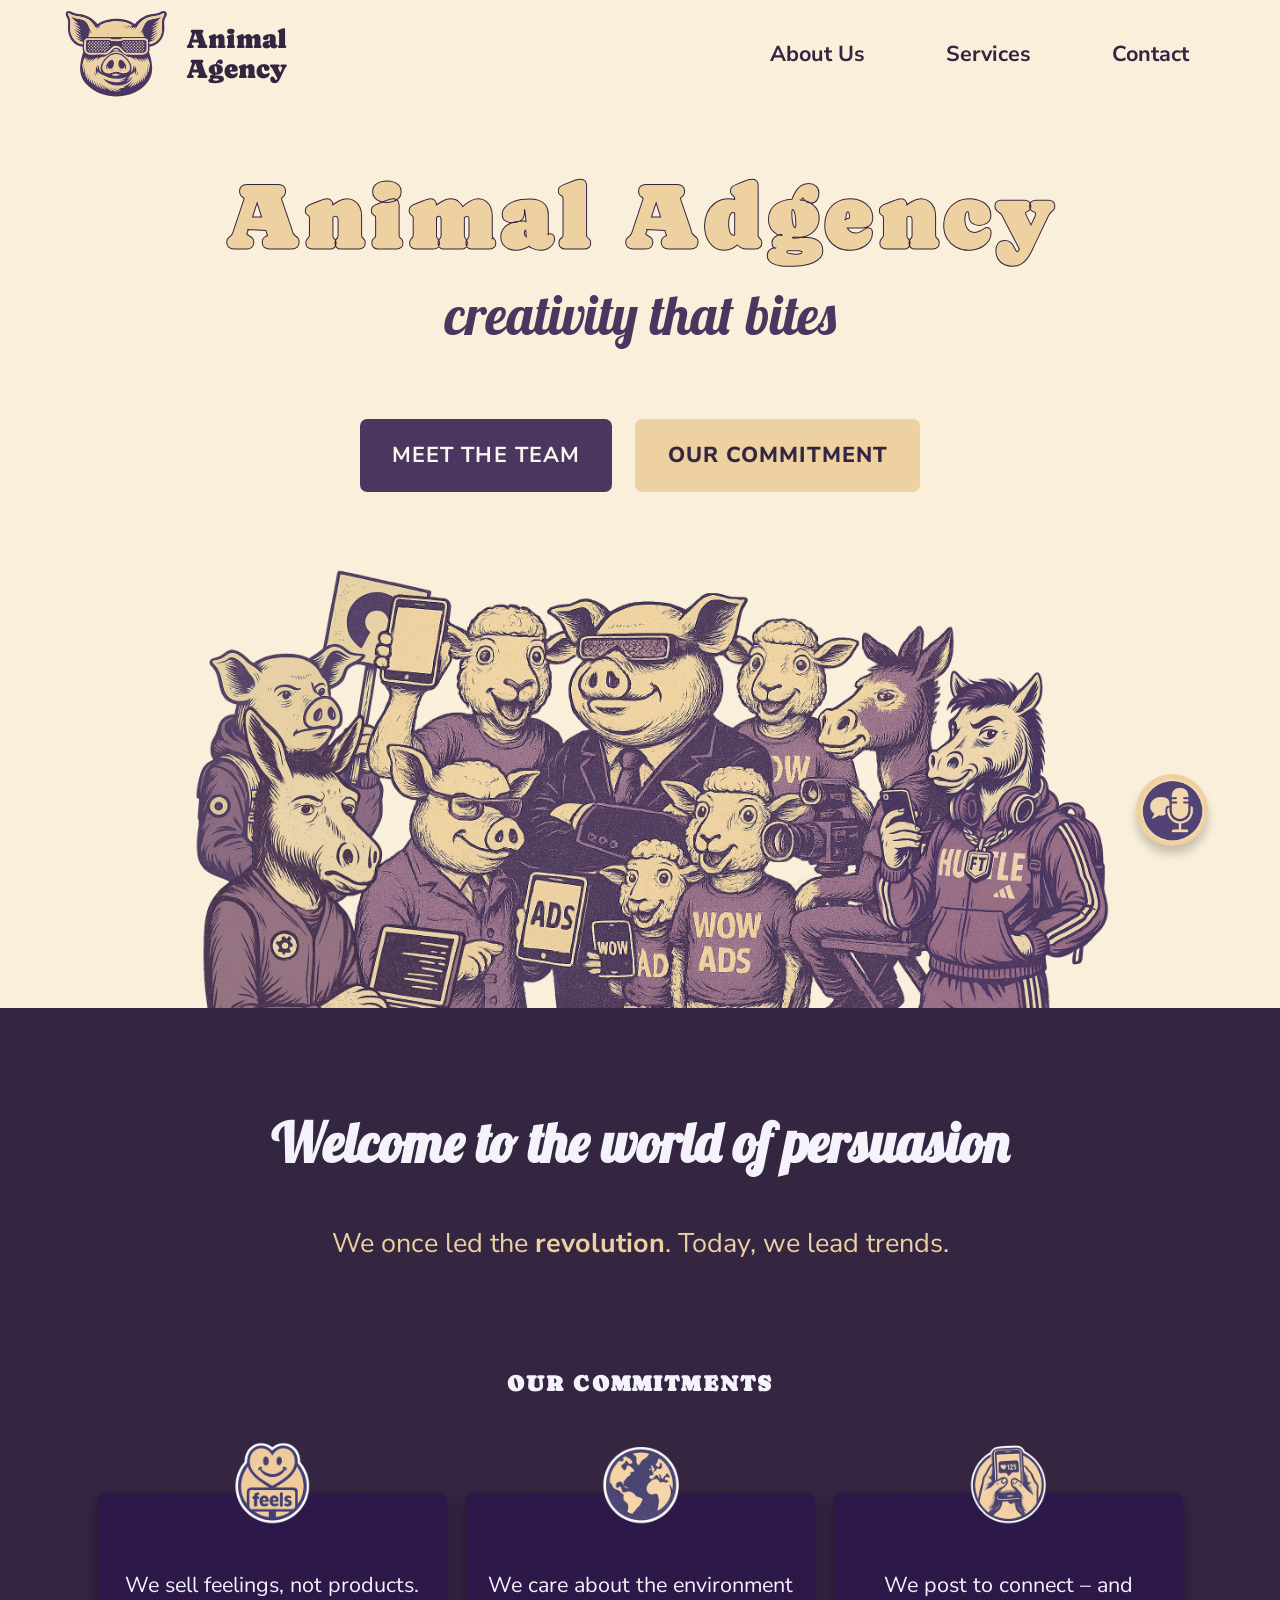
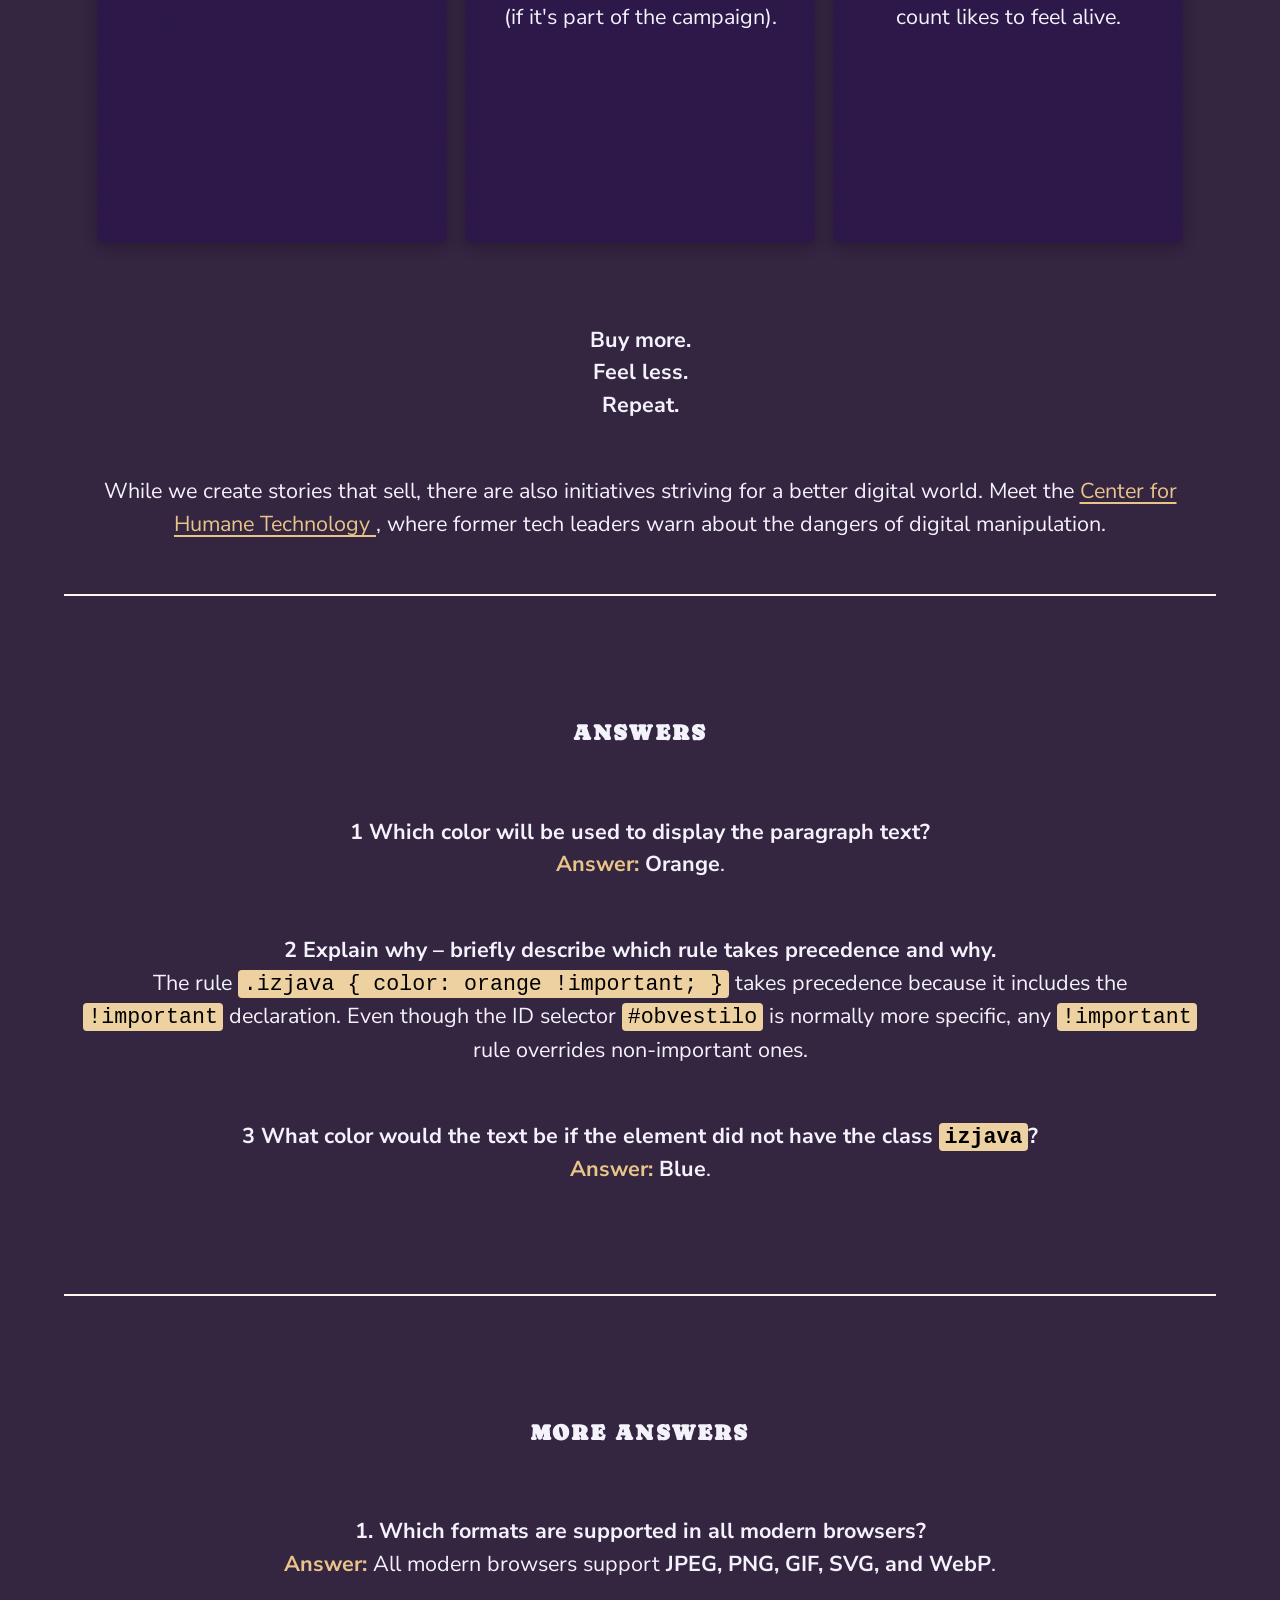
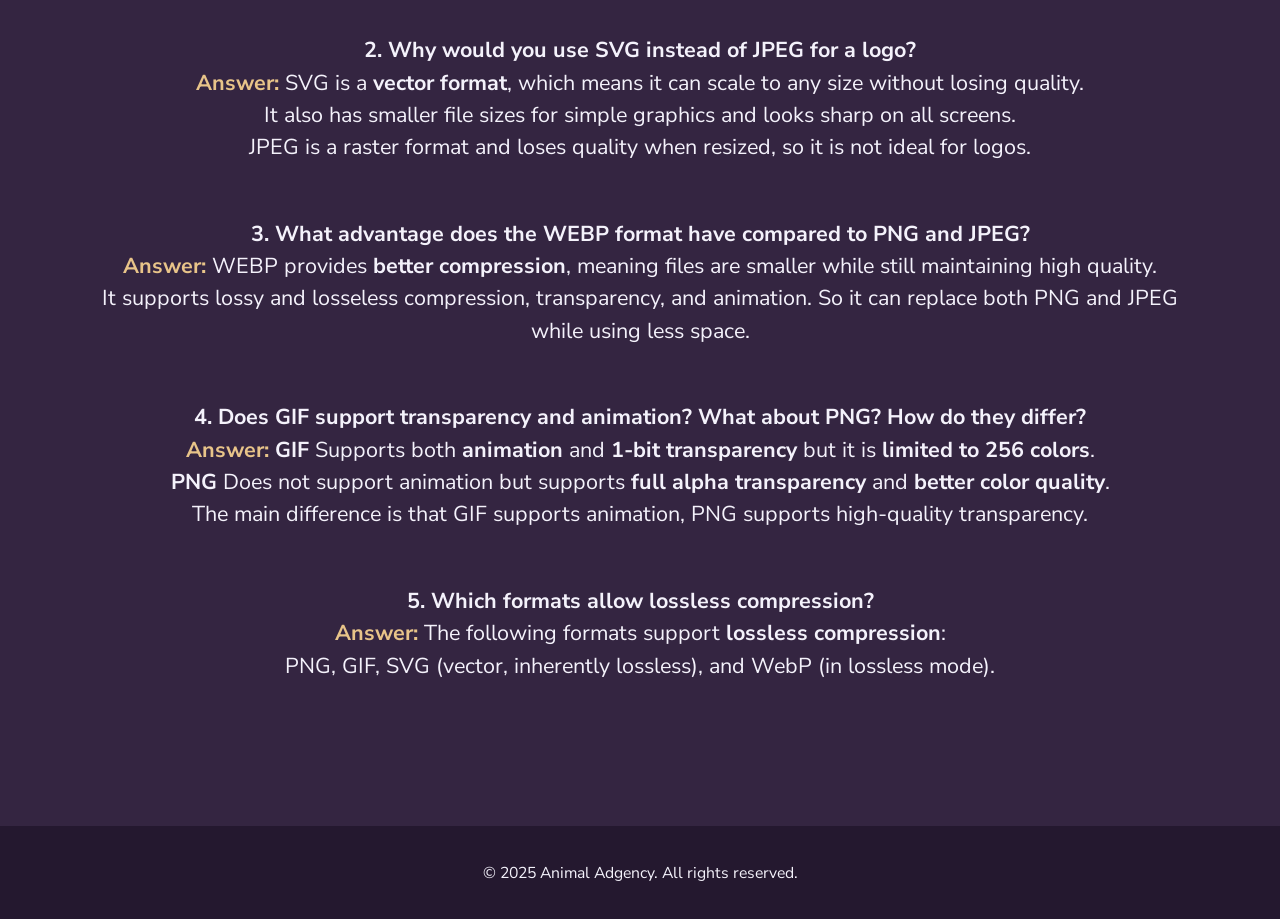
==== commit bd611ae0: "servicesyabout" ====
--- a/index.html
+++ b/index.html
@@ -58,7 +58,7 @@
 <body>
   <header class="site-header">
     <div class="container">
-      <a href="#" class="logo">
+      <a href="index.html" class="logo">
         <svg xmlns="http://www.w3.org/2000/svg" viewBox="0 0 1024 882">
           <style>
             .st0 {
@@ -132,9 +132,9 @@
 
       <nav>
         <ul class="nav-list">
-          <li><a href="#"><b>About Us</b></a></li>
-          <li><a href="#"><b>Services</b></a></li>
-          <li><a href="#"><b>Contact</b></a></li>
+          <li><a href="about.html"><b>About Us</b></a></li>
+          <li><a href="services.html"><b>Services</b></a></li>
+          <li><a href="contact.html"><b>Contact</b></a></li>
         </ul>
       </nav>
     </div>
--- a/css/main.css
+++ b/css/main.css
@@ -327,7 +327,8 @@
 ======================= */
 .site-header {
   background-color: var(--beige200);
-  padding: 1rem 0;
+  padding-top: 0.5rem !important;
+  padding-bottom: 0.5rem !important;
 }
 
 .site-header .container {
@@ -462,21 +463,6 @@
    NAVIGATION BUTTON
 ======================= */
 
-.hamburger {
-  order: 1;
-  display: none;
-}
-
-.logo {
-  order: 2;
-}
-
-.site-header .container {
-  display: flex;
-  justify-content: space-between;
-  align-items: center;
-}
-
 .nav-list {
   display: flex;
   gap: 1.5rem;
@@ -484,9 +470,141 @@
 }
 
 /* =======================
+   SERVICES PAGE
+======================= */
+
+.services-intro {
+  margin-bottom: 4rem;
+}
+
+.services-grid {
+  display: grid;
+  gap: 2rem;
+  grid-template-columns: 1fr;
+  /* Móvil: 1 columna */
+  padding-bottom: 4rem;
+}
+
+.service-card {
+  background-color: var(--viola500);
+  padding: 2rem;
+  border-radius: 12px;
+  text-align: left;
+  /* Alineación a la izquierda para mejor lectura de servicios */
+  transition: transform 0.3s ease;
+  border: 1px solid transparent;
+}
+
+.service-card:hover {
+  transform: translateY(-5px);
+  border-color: var(--beige300);
+}
+
+.service-card h3 {
+  margin-top: 0;
+  color: var(--beige300);
+}
+
+.price {
+  display: block;
+  font-weight: bold;
+  color: var(--beige400);
+  margin-bottom: 1rem;
+  font-size: var(--fs-md);
+}
+
+/* Layout para Tablets y Desktop */
+@media (min-width: 768px) {
+  .services-grid {
+    grid-template-columns: repeat(2, 1fr);
+    /* 2 columnas */
+  }
+}
+
+@media (min-width: 1024px) {
+  .services-grid {
+    grid-template-columns: repeat(3, 1fr);
+    /* 3 columnas en pantallas grandes */
+  }
+}
+
+/* =======================
+   ABOUT US PAGE
+======================= */
+
+.about-intro {
+    margin-bottom: 3rem;
+}
+
+.team-grid {
+    display: grid;
+    gap: 2rem;
+    grid-template-columns: 1fr;
+    padding-bottom: 5rem;
+}
+
+.team-card {
+    background-color: var(--viola500);
+    padding: 1.5rem;
+    border-radius: 12px;
+    text-align: center;
+    transition: background-color 0.4s ease;
+}
+
+.team-card:hover {
+    background-color: var(--viola400);
+}
+
+.team-image-container {
+    width: 100%;
+    aspect-ratio: 1 / 1;
+    overflow: hidden;
+    border-radius: 8px;
+    margin-bottom: 1.5rem;
+    background-color: var(--viola700);
+}
+
+.team-image-container img {
+    width: 100%;
+    height: 100%;
+    object-fit: contain;
+    transition: transform 0.5s ease;
+}
+
+.team-card:hover .team-image-container img {
+    transform: scale(1.15);
+}
+
+.team-card h3 {
+    margin: 0.5rem 0;
+    color: var(--beige300);
+}
+
+.role {
+    font-weight: bold;
+    color: var(--beige400);
+    text-transform: uppercase;
+    font-size: var(--fs-sm);
+    margin-bottom: 1rem;
+}
+
+@media (min-width: 600px) {
+    .team-grid {
+        grid-template-columns: repeat(2, 1fr);
+    }
+}
+
+@media (min-width: 1024px) {
+    .team-grid {
+        grid-template-columns: repeat(3, 1fr);
+    }
+}
+
+
+/* =======================
    FOOTER
 ======================= */
-
+ 
 .site-footer {
   background-color: var(--viola700);
   padding: 2rem 0;
@@ -533,10 +651,15 @@
     display: flex;
     justify-content: space-between;
     align-items: center;
+    flex-direction: row;
   }
 
   .nav-list {
-    gap: 0;
+    display: flex;
+    gap: 1.5rem;
+    list-style: none;
+    margin: 0;
+    padding: 0;
   }
 
   .nav-list a {
@@ -557,7 +680,7 @@
   }
 
   .site-header {
-    padding-bottom: 10vh;
+    padding-bottom: 3vh;
   }
 }
 
@@ -592,13 +715,22 @@
     flex-direction: row;
   }
 
+  body {
+    transition: transform 0.4s ease-in-out;
+    overflow-x: hidden;
+  }
+
+  body.menu-open {
+    transform: translateX(-70vw);
+  }
+
   .hamburger {
+    order: 2;
+    display: inline-block;
+  }
+
+  .logo {
     order: 1;
-    display: inline-block;
-  }
-
-  .logo {
-    order: 2;
     font-size: 1.2rem;
   }
 
@@ -607,24 +739,29 @@
   }
 
   nav {
-    display: none;
-    flex-basis: 100%;
-    width: 100%;
-    margin-top: 1rem;
-    order: 3;
+    position: fixed;
+    /* Se queda fijo en la pantalla */
+    top: 0;
+    right: 0;
+    width: 70vw;
+    /* 70% del ancho de la ventana */
+    height: 100vh;
+    /* Llena toda la altura */
+    background-color: var(--beige200);
+    z-index: 1000;
+    transform: translateX(70vw);
+    display: block !important;
+    overflow-y: auto;
   }
 
   nav.is-active {
-    display: block !important;
+    height: auto;
   }
 
   .nav-list {
     flex-direction: column;
-    gap: 0;
-    background-color: var(--beige200);
-    border-radius: 8px;
-    padding: 1rem 0;
-    gap: 0;
+    padding-top: 5rem;
+    /* Espacio para que no choque con el botón */
   }
 
   .nav-list li {
@@ -656,7 +793,6 @@
   }
 
   nav {
-    flex-basis: auto;
     display: block !important;
   }
 
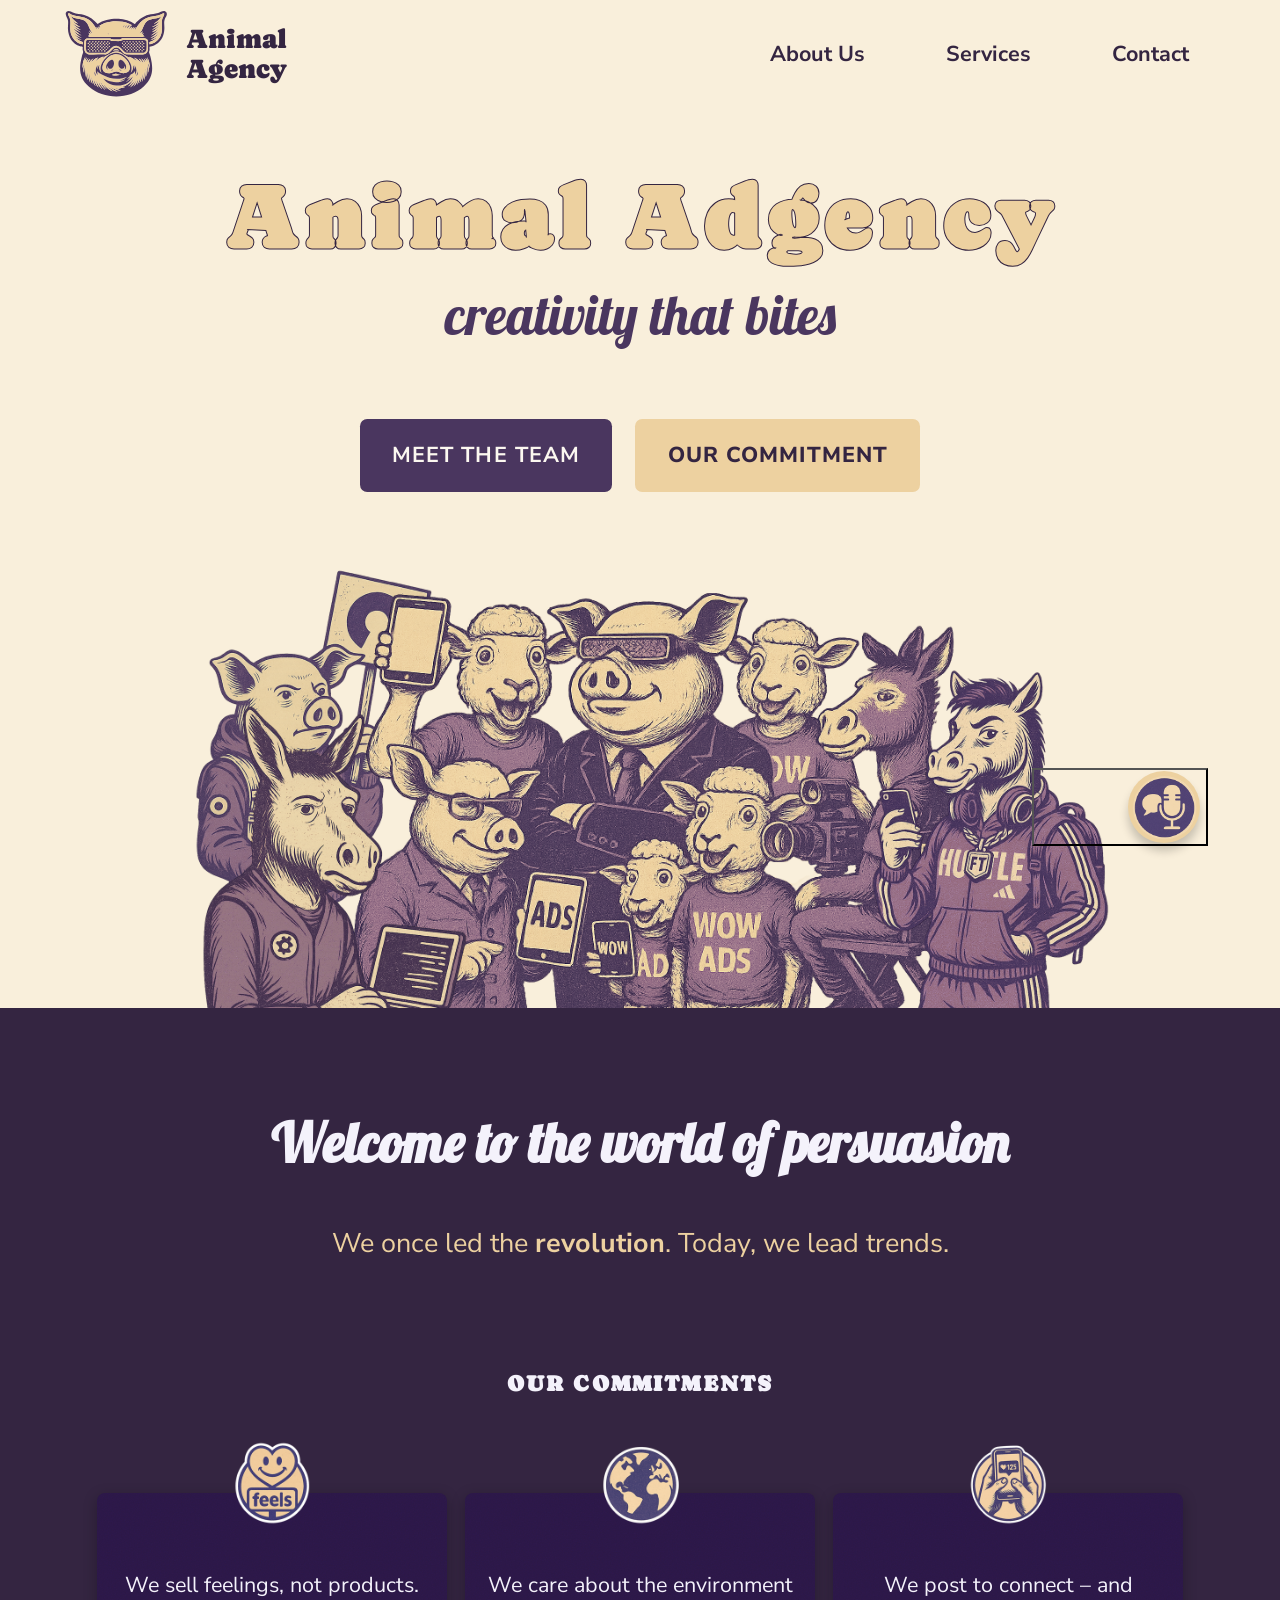
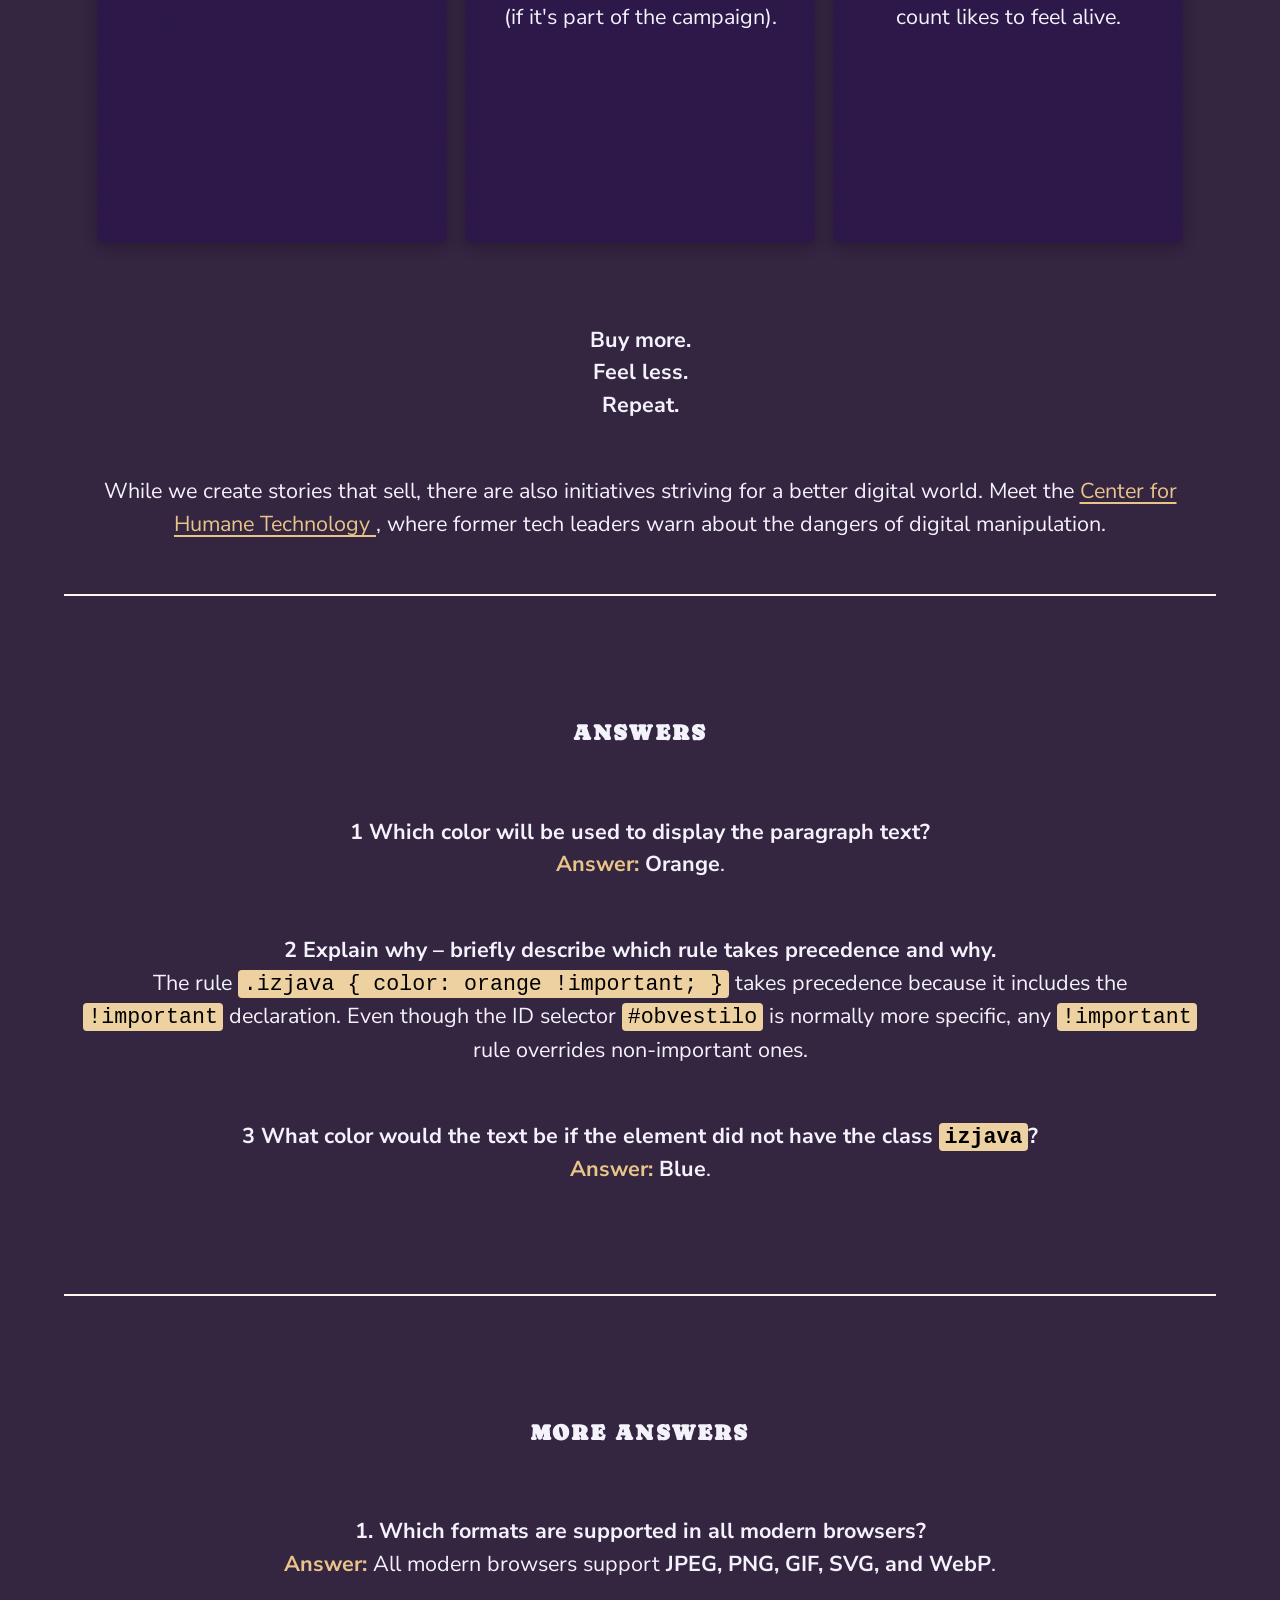
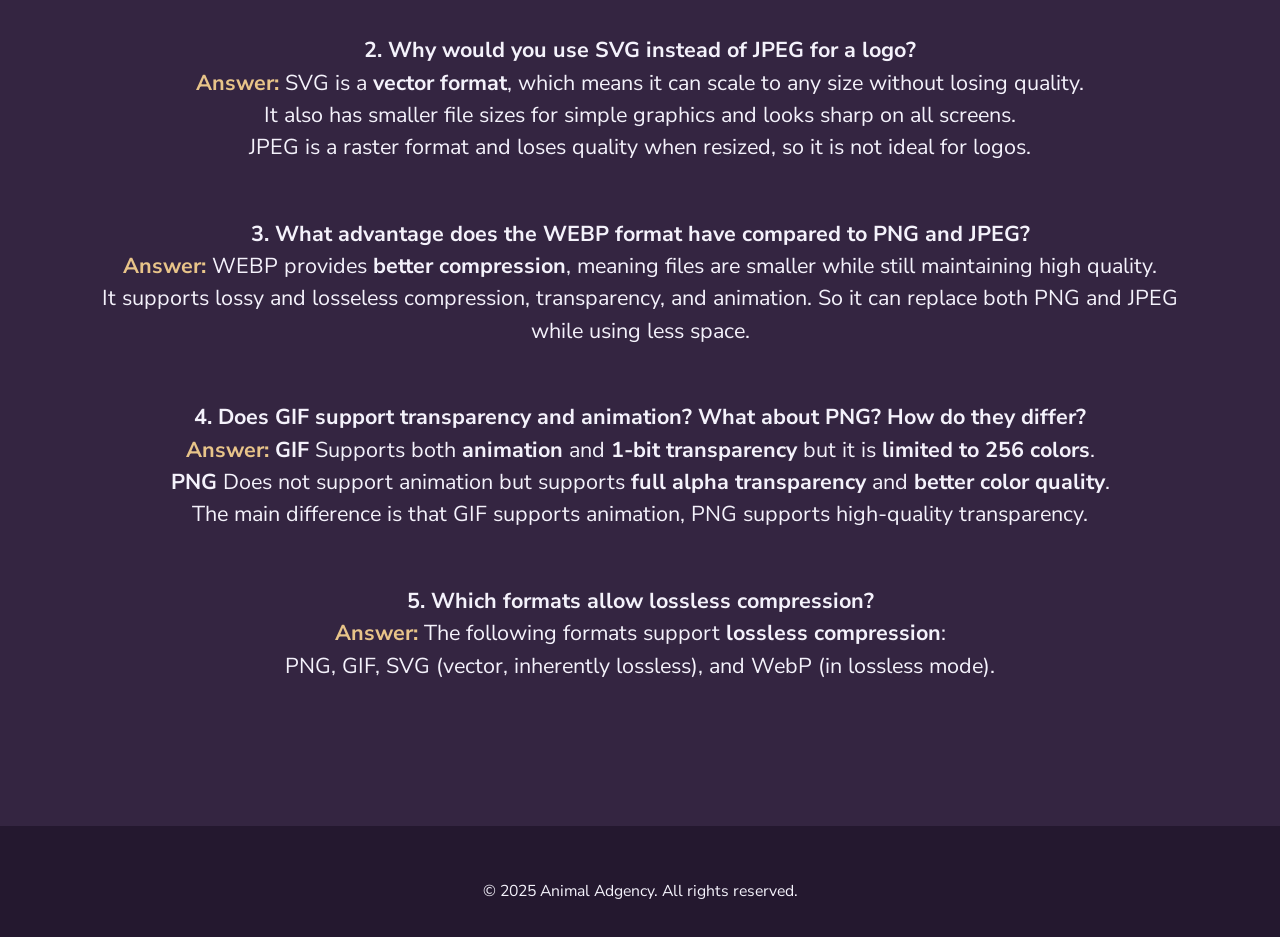
==== commit c8c07833: "finaltask" ====
--- a/index.html
+++ b/index.html
@@ -250,13 +250,33 @@
       </div>
     </section>
 
-    <a href="#" class="chat-btn"><span>Chat with us</span></a>
+    <button id="openChat" class="chat-btn">
+      <span>Chat with us</span>
+    </button>
+
+    <div id="chatModal" class="modal-overlay">
+      <div class="modal-content">
+        <button id="closeChat" class="close-btn">&times;</button>
+        <h3>Chat with the Herd</h3>
+        <form class="modal-form">
+          <input type="text" placeholder="Full Name" required>
+          <input type="email" placeholder="Email Address" required>
+          <textarea placeholder="Your Message" rows="4"></textarea>
+          <button type="submit" class="btn">Send</button>
+        </form>
+      </div>
+    </div>
 
   </main>
 </body>
 
 <footer class="site-footer">
   <div class="container">
+    <div class="social-links">
+      <a href="#"><i class="ph ph-instagram-logo"></i></a>
+      <a href="#"><i class="ph ph-twitter-logo"></i></a>
+      <a href="#"><i class="ph ph-facebook-logo"></i></a>
+    </div>
     <p>© 2025 Animal Adgency. All rights reserved.</p>
   </div>
 </footer>
--- a/css/main.css
+++ b/css/main.css
@@ -459,6 +459,55 @@
   margin-right: -1.5rem;
 }
 
+.modal-overlay {
+  position: fixed;
+  top: 0;
+  left: 0;
+  width: 100%;
+  height: 100%;
+  background: rgba(0, 0, 0, 0.8);
+  /* Oscurece el resto (overlay) */
+  display: none;
+  /* Oculto por defecto */
+  justify-content: center;
+  align-items: center;
+  z-index: 2000;
+  opacity: 0;
+  transition: opacity 0.3s ease;
+}
+
+.modal-overlay.active {
+  display: flex;
+  opacity: 1;
+}
+
+.modal-content {
+  background: var(--viola600);
+  padding: 2.5rem;
+  border-radius: 15px;
+  width: 90%;
+  max-width: 400px;
+  position: relative;
+  transform: translateY(-50px);
+  transition: transform 0.3s ease;
+  border: 2px solid var(--beige300);
+}
+
+.modal-overlay.active .modal-content {
+  transform: translateY(0);
+}
+
+.close-btn {
+  position: absolute;
+  top: 10px;
+  right: 15px;
+  background: none;
+  border: none;
+  color: var(--beige300);
+  font-size: 2rem;
+  cursor: pointer;
+}
+
 /* =======================
    NAVIGATION BUTTON
 ======================= */
@@ -533,78 +582,196 @@
 ======================= */
 
 .about-intro {
-    margin-bottom: 3rem;
+  margin-bottom: 3rem;
 }
 
 .team-grid {
-    display: grid;
-    gap: 2rem;
-    grid-template-columns: 1fr;
-    padding-bottom: 5rem;
+  display: grid;
+  gap: 2rem;
+  grid-template-columns: 1fr;
+  padding-bottom: 5rem;
 }
 
 .team-card {
-    background-color: var(--viola500);
-    padding: 1.5rem;
-    border-radius: 12px;
-    text-align: center;
-    transition: background-color 0.4s ease;
+  background-color: var(--viola500);
+  padding: 1.5rem;
+  border-radius: 12px;
+  text-align: center;
+  transition: background-color 0.4s ease;
 }
 
 .team-card:hover {
-    background-color: var(--viola400);
+  background-color: var(--viola400);
 }
 
 .team-image-container {
-    width: 100%;
-    aspect-ratio: 1 / 1;
-    overflow: hidden;
-    border-radius: 8px;
-    margin-bottom: 1.5rem;
-    background-color: var(--viola700);
+  width: 100%;
+  aspect-ratio: 1 / 1;
+  overflow: hidden;
+  border-radius: 8px;
+  margin-bottom: 1.5rem;
+  background-color: var(--viola700);
 }
 
 .team-image-container img {
-    width: 100%;
-    height: 100%;
-    object-fit: contain;
-    transition: transform 0.5s ease;
+  width: 100%;
+  height: 100%;
+  object-fit: cover;
+  object-fit: contain;
+  transition: transform 0.5s ease;
 }
 
 .team-card:hover .team-image-container img {
-    transform: scale(1.15);
+  transform: scale(1.15);
 }
 
 .team-card h3 {
-    margin: 0.5rem 0;
-    color: var(--beige300);
+  margin: 0.5rem 0;
+  color: var(--beige300);
 }
 
 .role {
-    font-weight: bold;
-    color: var(--beige400);
-    text-transform: uppercase;
-    font-size: var(--fs-sm);
-    margin-bottom: 1rem;
+  font-weight: bold;
+  color: var(--beige400);
+  text-transform: uppercase;
+  font-size: var(--fs-sm);
+  margin-bottom: 1rem;
 }
 
 @media (min-width: 600px) {
-    .team-grid {
-        grid-template-columns: repeat(2, 1fr);
-    }
+  .team-grid {
+    grid-template-columns: repeat(2, 1fr);
+  }
 }
 
 @media (min-width: 1024px) {
-    .team-grid {
-        grid-template-columns: repeat(3, 1fr);
-    }
-}
-
+  .team-grid {
+    grid-template-columns: repeat(3, 1fr);
+  }
+}
+
+/* =======================
+   CONTACT PAGE
+======================= */
+
+.contact-layout {
+  display: grid;
+  gap: 3rem;
+  grid-template-columns: 1fr;
+  text-align: left;
+  margin-bottom: 4rem;
+}
+
+@media (min-width: 1024px) {
+  .contact-layout {
+    grid-template-columns: 1fr 2fr;
+  }
+}
+
+/* Estilos de los inputs */
+.form-group {
+  margin-bottom: 1.5rem;
+}
+
+.form-group label,
+.form-group p {
+  display: block;
+  margin-bottom: 0.5rem;
+  color: var(--beige300);
+  font-weight: bold;
+}
+
+input[type="text"],
+input[type="email"],
+select,
+textarea {
+  width: 100%;
+  padding: 0.8rem;
+  border-radius: 6px;
+  border: 1px solid var(--viola300);
+  background-color: var(--viola700);
+  color: white;
+  font-family: var(--primary-font);
+}
+
+/* --- CUSTOM RADIO & CHECKBOX --- */
+.custom-radio,
+.custom-checkbox {
+  display: flex;
+  align-items: center;
+  cursor: pointer;
+  margin-bottom: 0.5rem;
+  position: relative;
+}
+
+/* Ocultamos el input real */
+.custom-radio input,
+.custom-checkbox input {
+  display: none;
+}
+
+/* Creamos el área del check/radio */
+.custom-radio span::before,
+.custom-checkbox span::before {
+  content: "";
+  display: inline-block;
+  width: 18px;
+  height: 18px;
+  border: 2px solid var(--beige300);
+  margin-right: 10px;
+  vertical-align: middle;
+  transition: all 0.3s;
+}
+
+.custom-radio span::before {
+  border-radius: 50%;
+}
+
+/* Círculo para radio */
+.custom-checkbox span::before {
+  border-radius: 4px;
+}
+
+/* Cuadrado para check */
+
+/* Estado seleccionado */
+.custom-radio input:checked+span::before,
+.custom-checkbox input:checked+span::before {
+  background-color: var(--beige300);
+  box-shadow: inset 0 0 0 3px var(--viola700);
+}
+
+#map {
+  width: 100%;
+  height: 400px;
+  border-radius: 15px;
+  filter: hue-rotate(240deg) grayscale(30%) invert(90%);
+  /* Esto cambia el tema de color a tonos violáceos/claros */
+  margin-bottom: 4rem;
+}
+
+.social-links {
+  display: flex;
+  justify-content: center;
+  gap: 1.5rem;
+  margin-bottom: 1rem;
+}
+
+.social-links i {
+  font-size: 1.5rem;
+  color: var(--beige300);
+  transition: transform 0.3s ease, color 0.3s ease;
+}
+
+.social-links a:hover i {
+  transform: translateY(-5px) scale(1.2);
+  color: var(--white);
+}
 
 /* =======================
    FOOTER
 ======================= */
- 
+
 .site-footer {
   background-color: var(--viola700);
   padding: 2rem 0;
@@ -799,4 +966,17 @@
   .nav-list {
     flex-direction: row;
   }
+}
+
+@keyframes reveal {
+    from { opacity: 0; transform: translateY(50px); }
+    to { opacity: 1; transform: translateY(0); }
+}
+
+.service-card, .team-card {
+    view-timeline-name: --revealing;
+    view-timeline-axis: block;
+    animation: reveal linear both;
+    animation-timeline: --revealing;
+    animation-range: entry 10% cover 30%;
 }
